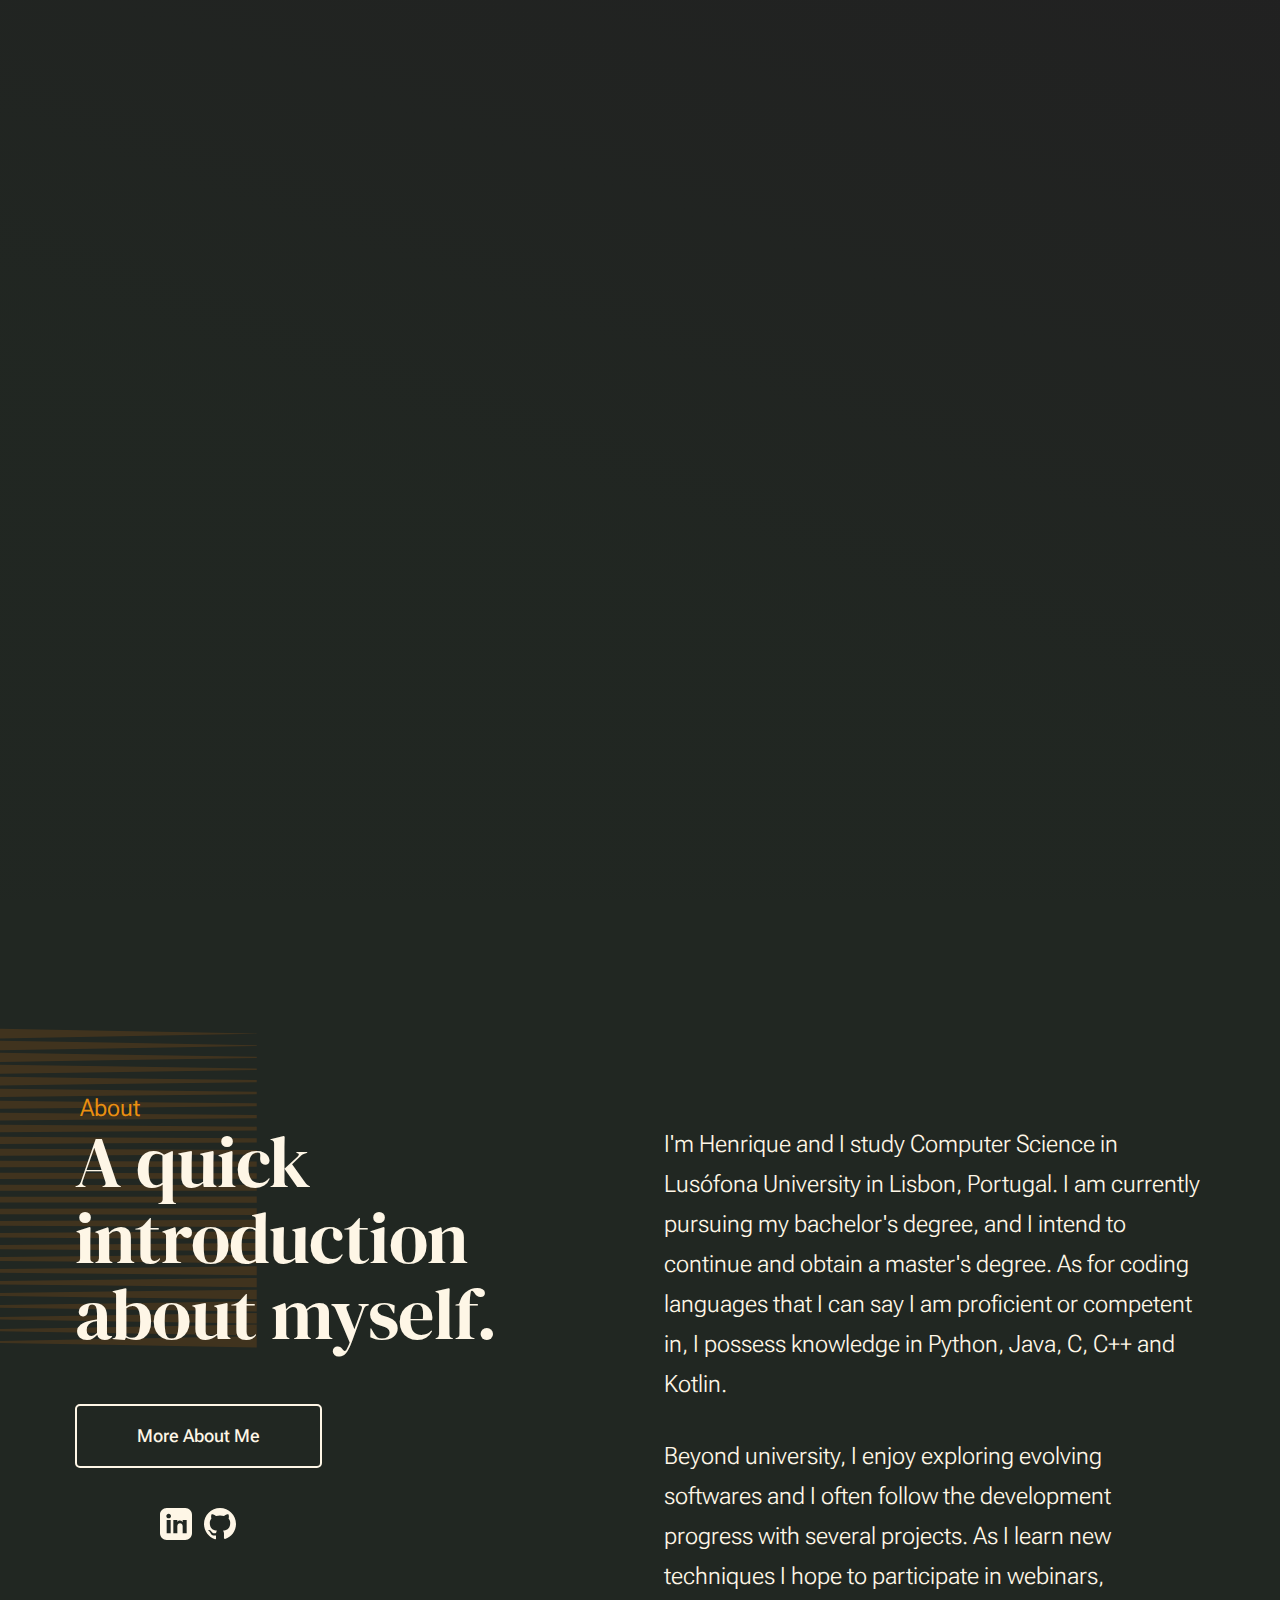
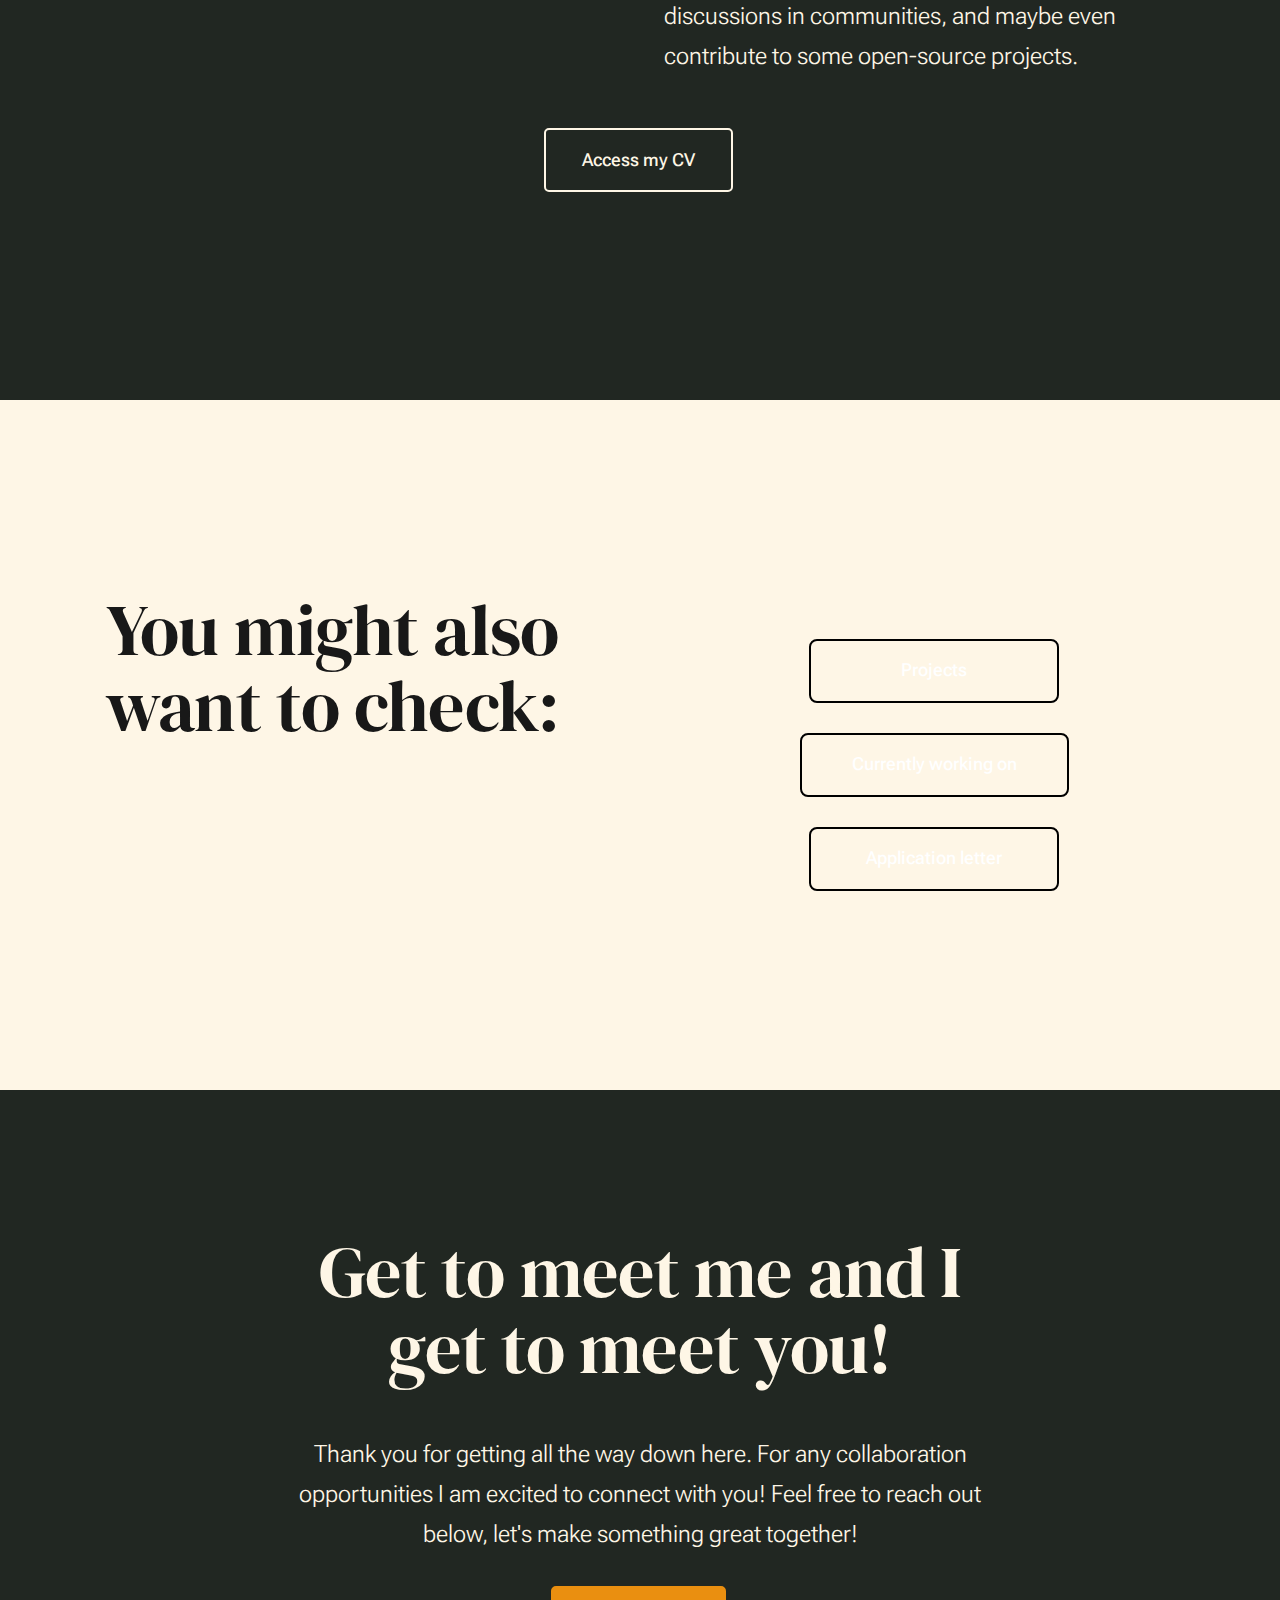
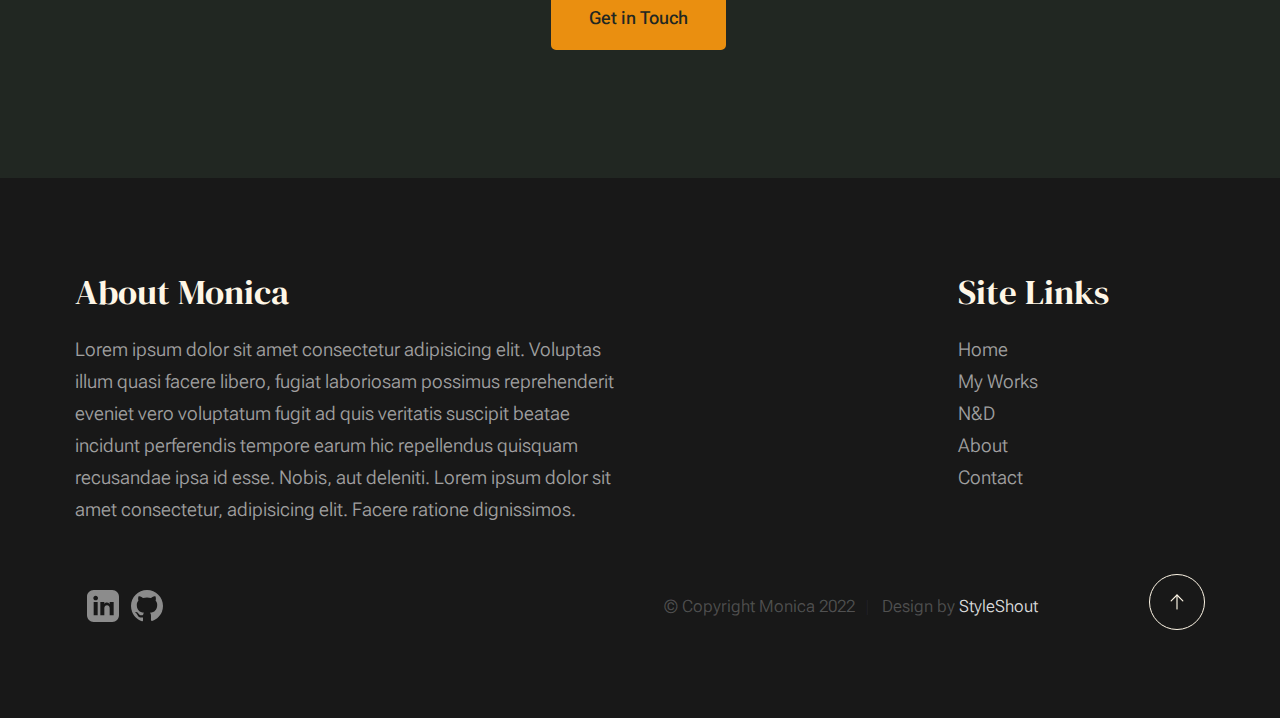
==== index.html @ d86420be "Update index.html" ====
<!DOCTYPE html>
<html lang="en" class="no-js" >
<head>

    <!--- basic page needs
    ================================================== -->
    <meta charset="utf-8">
    <meta name="viewport" content="width=device-width, initial-scale=1">
    <title>Henrique</title>

    <script>
        document.documentElement.classList.remove('no-js');
        document.documentElement.classList.add('js');
    </script>

    <!-- CSS
    ================================================== -->
    <link rel="stylesheet" href="css/vendor.css">
    <link rel="stylesheet" href="css/styles.css">

    <!-- favicons
    ================================================== -->
    <link rel="apple-touch-icon" sizes="180x180" href="apple-touch-icon.png">
    <link rel="icon" type="image/png" sizes="32x32" href="favicon-32x32.png">
    <link rel="icon" type="image/png" sizes="16x16" href="favicon-16x16.png">
    <link rel="manifest" href="site.webmanifest">

</head>


<body id="top">

    
    <!-- preloader
    ================================================== -->
    <div id="preloader">
        <div id="loader" class="dots-fade">
            <div></div>
            <div></div>
            <div></div>
        </div>
    </div>


    <!-- page wrap
    ================================================== -->
    <div id="page" class="s-pagewrap ss-home">


        <!-- # site header 
        ================================================== -->
        <header class="s-header">

            <div class="row s-header__inner width-sixteen-col">

                <div class="s-header__block">
                    <div class="s-header__logo">
                        <a class="logo" href="index.html">
                            <img src="logo.png" alt="Homepage">
                        </a>
                    </div>

                    <a class="s-header__menu-toggle" href="#0"><span>Menu</span></a>
                </div> <!-- end s-header__block -->

                <nav class="s-header__nav">
    
                    <ul class="s-header__menu-links">
                        <li><a href="about.html">About</a></li>
                        <li><a href="services.html">My Works</a></li>
                        <li><a href="blog.html">N&D</a></li>
                        <li><a href="contact.html">Contact</a></li>
                    </ul> <!-- s-header__menu-links -->

                    <div class="s-header__contact">
                        <a href="contact.html" class="btn btn--primary s-header__contact-btn">Get in Touch</a>                        
                    </div> <!-- s-header__contact -->
    
                </nav> <!-- end s-header__nav -->

            </div> <!-- end s-header__inner -->

        </header> <!-- end s-header -->


        <!-- # site main content
        ================================================== -->
        <section id="content" class="s-content">

            <!-- intro
            ----------------------------------------------- -->
            <section id="intro" class="s-intro">

                <div class="row s-intro__content width-sixteen-col">

                    <div class="column lg-12 s-intro__content-inner grid-block">
                        
                        <div class="s-intro__content-text">
                            <div class="s-intro__content-pretitle text-pretitle">Hello, I'm Henrique Marçalo</div>
                            <h1 class="s-intro__content-title">
                            I study Computer Science <br>
                            and strive for knowledge <br>
                            in my journey. <br>
                            </br>
                                
                            </h1>
                        </div> <!-- s-intro__content-text -->

                        <div class="s-intro__content-media"> 
                            <div class="s-intro__content-media-inner">                               
                                <img src="20240519_191239.jpg" srcset="20240519_191239.jpg 1x, 20240519_191239.jpg 2x" alt="">
                                <div class="lines">                               
                                    <span></span>
                                </div>
                            </div>

            </section> <!-- end s-intro -->

            <!-- about
            ----------------------------------------------- -->
            <section id="about" class="s-about target-section">

                <div class="row s-about__content width-sixteen-col">
                    <div class="column grid-block grid-section-split">

                        <img src="images/geometric_shape.svg" alt="" class="s-about__content-imgbg">

                        <div class="section-header grid-section-split__header">
                            <div class="text-pretitle">About</div>                           
                            <h2 class="text-display-title">
                            A quick introduction about myself.
                            </h2>                           
                        </div> <!-- end section-header -->

                        <div class="s-about__content-main grid-section-split__primary">
                            <p class="attention-getter">
                            I'm Henrique and I study Computer Science in Lusófona University in Lisbon, Portugal. I am 
                            currently pursuing my bachelor's degree, and I intend to continue 
                            and obtain a master's degree. As for coding languages that I can say 
                            I am proficient or competent in, I possess knowledge in Python, Java, C,
                            C++ and Kotlin.
                            </p>

                            <p class="attention-getter">
                            Beyond university, I enjoy exploring evolving softwares and I often follow the development 
                            progress with several projects. As I learn new techniques I hope to participate in webinars,
                            discussions in communities, and maybe even contribute to some open-source projects. 
                            </p>
                        </div> <!-- end s-about__content-main -->

                        <div class="s-about__content-btn grid-section-split__bottom">
                            <a href="about.html" class="btn btn--stroke u-fullwidth">More About Me</a>

                            <ul class="s-about__social social-list">
                                <li>
                                    <a href="https://www.linkedin.com/in/henrique-marçalo-28385030a">
                                        <svg xmlns="http://www.w3.org/2000/svg" viewBox="0 0 24 24" width="24" height="24" fill="#0077B5">
                                        <path d="M19 0h-14c-2.76 0-5 2.24-5 5v14c0 2.76 2.24 5 5 5h14c2.76 0 5-2.24 5-5v-14c0-2.76-2.24-5-5-5zm-11 19h-3v-10h3v10zm-1.5-11.25c-.97 0-1.75-.78-1.75-1.75s.78-1.75 1.75-1.75 1.75.78 1.75 1.75-.78 1.75-1.75 1.75zm13.5 11.25h-3v-5.5c0-1.1-.9-2-2-2s-2 .9-2 2v5.5h-3v-10h3v1.5c.9-1.4 2.64-1.5 4 0v-1.5h3v10z"/>
                                        </svg>
                                        <span class="u-screen-reader-text">Linkedin</span>
                                    </a>
                                </li>
                                <li>
                                    <a href="https://github.com/HenriqueMarcalo">
                                       <svg xmlns="http://www.w3.org/2000/svg" viewBox="0 0 24 24" width="24" height="24" fill="#181717">
                                       <path d="M12 0C5.37 0 0 5.37 0 12c0 5.3 3.438 9.8 8.205 11.387.6.112.82-.262.82-.583 0-.287-.012-1.243-.017-2.252-3.338.727-4.042-1.61-4.042-1.61-.546-1.388-1.333-1.758-1.333-1.758-1.09-.745.082-.73.082-.73 1.205.085 1.84 1.238 1.84 1.238 1.07 1.835 2.807 1.305 3.492.998.108-.776.418-1.306.762-1.606-2.665-.3-5.467-1.334-5.467-5.933 0-1.31.47-2.382 1.236-3.222-.124-.303-.536-1.523.117-3.176 0 0 1.008-.322 3.3 1.23.96-.267 1.984-.4 3.005-.404 1.02.004 2.045.137 3.005.404 2.29-1.552 3.297-1.23 3.297-1.23.655 1.653.243 2.873.12 3.176.77.84 1.235 1.912 1.235 3.222 0 4.61-2.806 5.63-5.478 5.922.43.372.815 1.102.815 2.222 0 1.606-.014 2.896-.014 3.29 0 .324.216.698.825.581C20.565 21.796 24 17.297 24 12 24 5.37 18.63 0 12 0z"/>
                                       </svg>
                                       <span class="u-screen-reader-text">GitHub</span>
                                    </a>
                                </li>
                                    </a>
                                </li>
                            </ul> <!-- end s-footer__social -->
                        </div> <!-- end s-about__content-btn -->
                       </div>
                     </div> <!-- content-inner -->
            
                    <div class="s-about__content-btn grid-section-split__bottom" style="text-align: center; margin-top: 20px;">
                   <a href="https://app.enhancv.com/share/d4b1efc9/?utm_medium=growth&utm_campaign=share-resume&utm_source=dynamic" class="btn btn--stroke">Access my CV</a>
                 </div>
            </section> <!-- end s-about -->

            <!-- clients
            ----------------------------------------------- -->
         <section id="clients" class="s-clients">          

    <div class="row s-clients__content-block width-sixteen-col">
        <div class="column xl-12 grid-block grid-section-split">
        
            <div class="section-header grid-section-split__header" style="text-align: center;">                           
                <h2 class="text-display-title">
                You might also want to check:
                </h2>       
            </div> <!-- end section-header -->
        
            <div class="grid-section-split__primary" style="text-align: center;">
                <div class="button-container">
                    <a href="https://example.com/page1" class="btn btn-large">Projects</a>
                    <a href="https://example.com/page2" class="btn btn-large">Currently working on</a>
                    <a href="https://example.com/page3" class="btn btn-large">Application letter</a>
                </div>
            </div> <!-- end grid-section-split__primary -->
        
        </div> <!-- end column -->
    </div> <!-- end row -->           
</section> <!-- s-content--> 

<style>
    .button-container {
        display: flex;
        flex-direction: column;
        align-items: center;
    }

    .button-container .btn {
        margin: 15px 0; /* Increased space between buttons */
        padding: 20px 50px; /* Larger padding for bigger buttons */
        background-color: transparent;
        color: white;
        border: 2px solid black;
        border-radius: 8px;
        cursor: pointer;
        width: auto; /* Allow buttons to expand to fit content */
        min-width: 250px; /* Minimum width for buttons */
        max-width: 400px; /* Maximum width for buttons */
        text-decoration: none; /* Remove default underline */
        display: inline-block; /* Ensure buttons are displayed inline */
        text-align: center; /* Center text horizontally */
        line-height: 1; /* Ensure text is centered vertically */
    }

    .button-container .btn:hover {
        background-color: #586666;
    }

    .section-header h2 {
        margin-bottom: 20px;
    }
</style>


        <!-- # cta
        ================================================== -->
        <section id="cta" class="s-cta">

            <div class="row row-x-center text-center">
                <div class="column xl-8 lg-12">

                    <div class="s-cta__content">
                        <h2 class="text-display-title">
                        Get to meet me and I get to meet you!
                        </h2>
                        <p class="lead">
                        Thank you for getting all the way down here. For any collaboration opportunities I am excited to connect with you! Feel free to reach out below, let's make something great together!
                        </p>
                        <a href="contact.html" class="btn btn--primary">Get in Touch</a>
                    </div>

                </div>
            </div>

        </section> <!-- end s-cta -->

          <!-- # footer 
        ================================================== -->
        <footer class="s-footer">
            <div class="row s-footer__content">
                <div class="column xl-9 lg-9 md-12 s-footer__block s-footer__about">                    
                    <h3>About Monica</h3>
                    <p>
                    Lorem ipsum dolor sit amet consectetur adipisicing elit. Voluptas illum quasi facere libero, 
                    fugiat laboriosam possimus reprehenderit eveniet vero voluptatum fugit ad quis veritatis suscipit beatae 
                    incidunt perferendis tempore earum hic repellendus quisquam recusandae ipsa id esse. Nobis, aut deleniti.
                    Lorem ipsum dolor sit amet consectetur, adipisicing elit. Facere ratione dignissimos.
                    </p>               
                </div>                
                <div class="column xl-3 lg-3 md-6 s-footer__block s-footer__about">
                    <h3>Site Links</h3>
                    <ul class="link-list">
                        <li><a href="index.html">Home</a></li>
                        <li><a href="services.html">My Works</a></li>
                        <li><a href="blog.html">N&D</a></li>
                        <li><a href="about.html">About</a></li>
                        <li><a href="contact.html">Contact</a></li>
                    </ul>
                </div>
        </div>    
            <div class="row s-footer__bottom">
                <div class="column xl-6 lg-12">
                    <ul class="s-footer__social social-list">
                        <li>
                        <li>
                            <a href="https://www.linkedin.com/in/henrique-marçalo-28385030a">
                                <svg xmlns="http://www.w3.org/2000/svg" viewBox="0 0 24 24" width="24" height="24" fill="#0077B5">
                                <path d="M19 0h-14c-2.76 0-5 2.24-5 5v14c0 2.76 2.24 5 5 5h14c2.76 0 5-2.24 5-5v-14c0-2.76-2.24-5-5-5zm-11 19h-3v-10h3v10zm-1.5-11.25c-.97 0-1.75-.78-1.75-1.75s.78-1.75 1.75-1.75 1.75.78 1.75 1.75-.78 1.75-1.75 1.75zm13.5 11.25h-3v-5.5c0-1.1-.9-2-2-2s-2 .9-2 2v5.5h-3v-10h3v1.5c.9-1.4 2.64-1.5 4 0v-1.5h3v10z"/>
                                </svg>
                                <span class="u-screen-reader-text">LinkedIn</span>
                            </a>
                        </li>
                        <li>
                            <a href="https://github.com/HenriqueMarcalo">
                                <svg xmlns="http://www.w3.org/2000/svg" viewBox="0 0 24 24" width="24" height="24" fill="#181717">
                                <path d="M12 0C5.37 0 0 5.37 0 12c0 5.3 3.438 9.8 8.205 11.387.6.112.82-.262.82-.583 0-.287-.012-1.243-.017-2.252-3.338.727-4.042-1.61-4.042-1.61-.546-1.388-1.333-1.758-1.333-1.758-1.09-.745.082-.73.082-.73 1.205.085 1.84 1.238 1.84 1.238 1.07 1.835 2.807 1.305 3.492.998.108-.776.418-1.306.762-1.606-2.665-.3-5.467-1.334-5.467-5.933 0-1.31.47-2.382 1.236-3.222-.124-.303-.536-1.523.117-3.176 0 0 1.008-.322 3.3 1.23.96-.267 1.984-.4 3.005-.404 1.02.004 2.045.137 3.005.404 2.29-1.552 3.297-1.23 3.297-1.23.655 1.653.243 2.873.12 3.176.77.84 1.235 1.912 1.235 3.222 0 4.61-2.806 5.63-5.478 5.922.43.372.815 1.102.815 2.222 0 1.606-.014 2.896-.014 3.29 0 .324.216.698.825.581C20.565 21.796 24 17.297 24 12 24 5.37 18.63 0 12 0z"/>
                                </svg>
                                <span class="u-screen-reader-text">GitHub</span>
                            </a>
                        </li>
                    </ul> <!-- end s-footer__social -->
                </div>
                <div class="column xl-6 lg-12">
                    <p class="ss-copyright">
                        <span>© Copyright Monica 2022</span> 
                        <span>Design by <a href="https://www.styleshout.com/">StyleShout</a></span>
                    </p>
                </div>

                <div class="ss-go-top">
                    <a class="smoothscroll" title="Back to Top" href="#top">
                        <svg xmlns="http://www.w3.org/2000/svg" viewBox="0 0 24 24" width="36" height="36" fill="none" stroke="#ffffff" stroke-width="1" stroke-linecap="round" stroke-linejoin="round">&lt;!--!  Atomicons Free 1.00 by @atisalab License - https://atomicons.com/license/ (Icons: CC BY 4.0) Copyright 2021 Atomicons --&gt;<polyline points="17 11 12 6 7 11"></polyline><line x1="12" y1="18" x2="12" y2="6"></line></svg>
                    </a>
                </div> <!-- end ss-go-top -->
            </div>   
        </footer> <!-- end s-footer -->

    </div> <!-- end page-wrap -->

    <!-- Java Script
    ================================================== -->
    <script src="js/plugins.js"></script>
    <script src="js/main.js"></script>

</body>
</html>
---- css/vendor.css ----
/* ===================================================================
 * Monica Third-party Stylesheets
 * Template Ver. 1.0.0
 * 12-13-2022
 * -------------------------------------------------------------------
 *
 * TOC:
 * # PrismJS
 * # Swiper
 *
 * ------------------------------------------------------------------- */


/* ===================================================================
 * # PrismJS 1.20.0
 *   https://prismjs.com/download.html#themes=prism-okaidia&languages=markup+css+clike+javascript+markup-templating+php 
 *   
 *   okaidia theme for JavaScript, CSS and HTML
 *   Loosely based on Monokai textmate theme by http://www.monokai.nl/
 *   @author ocodia
 * ------------------------------------------------------------------- */
code[class*=language-],
pre[class*=language-] {
  color          : #f8f8f2;
  background     : none;
  text-shadow    : 0 1px rgba(0, 0, 0, 0.3);
  font-family    : var(--font-mono);
  font-size      : calc(var(--text-size) * 0.9444);
  text-align     : left;
  white-space    : pre;
  word-spacing   : normal;
  word-break     : normal;
  word-wrap      : normal;
  line-height    : var(--vspace-1);
  -moz-tab-size  : 4;
  -o-tab-size    : 4;
  tab-size       : 4;
  -webkit-hyphens: none;
  -ms-hyphens    : none;
  hyphens        : none;
}

/* Code blocks */
pre[class*=language-] {
  padding : var(--vspace-0_5) 0 var(--vspace-1);
  margin  : var(--vspace-1) 0;
  overflow: auto;
}

:not(pre)>code[class*=language-],
pre[class*=language-] {
  background: #272822;
}

/* Inline code */
:not(pre)>code[class*=language-] {
  padding    : 0.1em;
  white-space: normal;
}

.token.comment,
.token.prolog,
.token.doctype,
.token.cdata {
  color: slategray;
}

.token.punctuation {
  color: #f8f8f2;
}

.token.namespace {
  opacity: 0.7;
}

.token.property,
.token.tag,
.token.constant,
.token.symbol,
.token.deleted {
  color: #f92672;
}

.token.boolean,
.token.number {
  color: #ae81ff;
}

.token.selector,
.token.attr-name,
.token.string,
.token.char,
.token.builtin,
.token.inserted {
  color: #a6e22e;
}

.token.operator,
.token.entity,
.token.url,
.language-css .token.string,
.style .token.string,
.token.variable {
  color: #f8f8f2;
}

.token.atrule,
.token.attr-value,
.token.function,
.token.class-name {
  color: #e6db74;
}

.token.keyword {
  color: #66d9ef;
}

.token.regex,
.token.important {
  color: #fd971f;
}

.token.important,
.token.bold {
  font-weight: bold;
}

.token.italic {
  font-style: italic;
}

.token.entity {
  cursor: help;
}



/* ===================================================================
 * # Swiper 6.4.5
 *   Most modern mobile touch slider and framework with hardware accelerated transitions
 *   https://swiperjs.com
 *
 *   Copyright 2014-2020 Vladimir Kharlampidi
 *
 *   Released under the MIT License
 *
 *   Released on: December 18, 2020
 * ------------------------------------------------------------------- */
@font-face {
  font-family: "swiper-icons";
  src        : url("data:application/font-woff;charset=utf-8;base64, [base64]//wADZ2x5ZgAAAywAAADMAAAD2MHtryVoZWFkAAABbAAAADAAAAA2E2+eoWhoZWEAAAGcAAAAHwAAACQC9gDzaG10eAAAAigAAAAZAAAArgJkABFsb2NhAAAC0AAAAFoAAABaFQAUGG1heHAAAAG8AAAAHwAAACAAcABAbmFtZQAAA/gAAAE5AAACXvFdBwlwb3N0AAAFNAAAAGIAAACE5s74hXjaY2BkYGAAYpf5Hu/j+W2+MnAzMYDAzaX6QjD6/4//Bxj5GA8AuRwMYGkAPywL13jaY2BkYGA88P8Agx4j+/8fQDYfA1AEBWgDAIB2BOoAeNpjYGRgYNBh4GdgYgABEMnIABJzYNADCQAACWgAsQB42mNgYfzCOIGBlYGB0YcxjYGBwR1Kf2WQZGhhYGBiYGVmgAFGBiQQkOaawtDAoMBQxXjg/wEGPcYDDA4wNUA2CCgwsAAAO4EL6gAAeNpj2M0gyAACqxgGNWBkZ2D4/wMA+xkDdgAAAHjaY2BgYGaAYBkGRgYQiAHyGMF8FgYHIM3DwMHABGQrMOgyWDLEM1T9/w8UBfEMgLzE////P/5//f/V/xv+r4eaAAeMbAxwIUYmIMHEgKYAYjUcsDAwsLKxc3BycfPw8jEQA/[base64]/uznmfPFBNODM2K7MTQ45YEAZqGP81AmGGcF3iPqOop0r1SPTaTbVkfUe4HXj97wYE+yNwWYxwWu4v1ugWHgo3S1XdZEVqWM7ET0cfnLGxWfkgR42o2PvWrDMBSFj/IHLaF0zKjRgdiVMwScNRAoWUoH78Y2icB/yIY09An6AH2Bdu/UB+yxopYshQiEvnvu0dURgDt8QeC8PDw7Fpji3fEA4z/PEJ6YOB5hKh4dj3EvXhxPqH/SKUY3rJ7srZ4FZnh1PMAtPhwP6fl2PMJMPDgeQ4rY8YT6Gzao0eAEA409DuggmTnFnOcSCiEiLMgxCiTI6Cq5DZUd3Qmp10vO0LaLTd2cjN4fOumlc7lUYbSQcZFkutRG7g6JKZKy0RmdLY680CDnEJ+UMkpFFe1RN7nxdVpXrC4aTtnaurOnYercZg2YVmLN/d/gczfEimrE/fs/bOuq29Zmn8tloORaXgZgGa78yO9/cnXm2BpaGvq25Dv9S4E9+5SIc9PqupJKhYFSSl47+Qcr1mYNAAAAeNptw0cKwkAAAMDZJA8Q7OUJvkLsPfZ6zFVERPy8qHh2YER+3i/BP83vIBLLySsoKimrqKqpa2hp6+jq6RsYGhmbmJqZSy0sraxtbO3sHRydnEMU4uR6yx7JJXveP7WrDycAAAAAAAH//wACeNpjYGRgYOABYhkgZgJCZgZNBkYGLQZtIJsFLMYAAAw3ALgAeNolizEKgDAQBCchRbC2sFER0YD6qVQiBCv/H9ezGI6Z5XBAw8CBK/m5iQQVauVbXLnOrMZv2oLdKFa8Pjuru2hJzGabmOSLzNMzvutpB3N42mNgZGBg4GKQYzBhYMxJLMlj4GBgAYow/P/PAJJhLM6sSoWKfWCAAwDAjgbRAAB42mNgYGBkAIIbCZo5IPrmUn0hGA0AO8EFTQAA") format("woff");
  font-weight: 400;
  font-style : normal;
}

:root {
  --swiper-theme-color: #007aff;
}

.swiper-container {
  margin-left : auto;
  margin-right: auto;
  position    : relative;
  overflow    : hidden;
  list-style  : none;
  padding     : 0;
  /* Fix of Webkit flickering */
  z-index     : 1;
}

.swiper-container-vertical>.swiper-wrapper {
  flex-direction: column;
}

.swiper-wrapper {
  position           : relative;
  width              : 100%;
  height             : 100%;
  z-index            : 1;
  display            : flex;
  transition-property: transform;
  box-sizing         : content-box;
}

.swiper-container-android .swiper-slide,
.swiper-wrapper {
  transform: translate3d(0px, 0, 0);
}

.swiper-container-multirow>.swiper-wrapper {
  flex-wrap: wrap;
}

.swiper-container-multirow-column>.swiper-wrapper {
  flex-wrap     : wrap;
  flex-direction: column;
}

.swiper-container-free-mode>.swiper-wrapper {
  transition-timing-function: ease-out;
  margin                    : 0 auto;
}

.swiper-slide {
  flex-shrink        : 0;
  width              : 100%;
  height             : 100%;
  position           : relative;
  transition-property: transform;
}

.swiper-slide-invisible-blank {
  visibility: hidden;
}

/* Auto Height */
.swiper-container-autoheight,
.swiper-container-autoheight .swiper-slide {
  height: auto;
}

.swiper-container-autoheight .swiper-wrapper {
  align-items        : flex-start;
  transition-property: transform, height;
}

/* 3D Effects */
.swiper-container-3d {
  perspective: 1200px;
}

.swiper-container-3d .swiper-wrapper,
.swiper-container-3d .swiper-slide,
.swiper-container-3d .swiper-slide-shadow-left,
.swiper-container-3d .swiper-slide-shadow-right,
.swiper-container-3d .swiper-slide-shadow-top,
.swiper-container-3d .swiper-slide-shadow-bottom,
.swiper-container-3d .swiper-cube-shadow {
  transform-style: preserve-3d;
}

.swiper-container-3d .swiper-slide-shadow-left,
.swiper-container-3d .swiper-slide-shadow-right,
.swiper-container-3d .swiper-slide-shadow-top,
.swiper-container-3d .swiper-slide-shadow-bottom {
  position      : absolute;
  left          : 0;
  top           : 0;
  width         : 100%;
  height        : 100%;
  pointer-events: none;
  z-index       : 10;
}

.swiper-container-3d .swiper-slide-shadow-left {
  background-image: linear-gradient(to left, rgba(0, 0, 0, 0.5), rgba(0, 0, 0, 0));
}

.swiper-container-3d .swiper-slide-shadow-right {
  background-image: linear-gradient(to right, rgba(0, 0, 0, 0.5), rgba(0, 0, 0, 0));
}

.swiper-container-3d .swiper-slide-shadow-top {
  background-image: linear-gradient(to top, rgba(0, 0, 0, 0.5), rgba(0, 0, 0, 0));
}

.swiper-container-3d .swiper-slide-shadow-bottom {
  background-image: linear-gradient(to bottom, rgba(0, 0, 0, 0.5), rgba(0, 0, 0, 0));
}

/* CSS Mode */
.swiper-container-css-mode>.swiper-wrapper {
  overflow          : auto;
  scrollbar-width   : none;
  /* For Firefox */
  -ms-overflow-style: none;
  /* For Internet Explorer and Edge */
}

.swiper-container-css-mode>.swiper-wrapper::-webkit-scrollbar {
  display: none;
}

.swiper-container-css-mode>.swiper-wrapper>.swiper-slide {
  scroll-snap-align: start start;
}

.swiper-container-horizontal.swiper-container-css-mode>.swiper-wrapper {
  -ms-scroll-snap-type: x mandatory;
  scroll-snap-type    : x mandatory;
}

.swiper-container-vertical.swiper-container-css-mode>.swiper-wrapper {
  -ms-scroll-snap-type: y mandatory;
  scroll-snap-type    : y mandatory;
}

:root {
  --swiper-navigation-size   : 44px;
  /*
    --swiper-navigation-color: var(--swiper-theme-color);
    */
}

.swiper-button-prev,
.swiper-button-next {
  position       : absolute;
  top            : 50%;
  width          : calc(var(--swiper-navigation-size) / 44 * 27);
  height         : var(--swiper-navigation-size);
  margin-top     : calc(-1 * var(--swiper-navigation-size) / 2);
  z-index        : 10;
  cursor         : pointer;
  display        : flex;
  align-items    : center;
  justify-content: center;
  color          : var(--swiper-navigation-color, var(--swiper-theme-color));
}

.swiper-button-prev.swiper-button-disabled,
.swiper-button-next.swiper-button-disabled {
  opacity       : 0.35;
  cursor        : auto;
  pointer-events: none;
}

.swiper-button-prev:after,
.swiper-button-next:after {
  font-family   : swiper-icons;
  font-size     : var(--swiper-navigation-size);
  text-transform: none !important;
  letter-spacing: 0;
  text-transform: none;
  font-variant  : initial;
  line-height   : 1;
}

.swiper-button-prev,
.swiper-container-rtl .swiper-button-next {
  left : 10px;
  right: auto;
}

.swiper-button-prev:after,
.swiper-container-rtl .swiper-button-next:after {
  content: "prev";
}

.swiper-button-next,
.swiper-container-rtl .swiper-button-prev {
  right: 10px;
  left : auto;
}

.swiper-button-next:after,
.swiper-container-rtl .swiper-button-prev:after {
  content: "next";
}

.swiper-button-prev.swiper-button-white,
.swiper-button-next.swiper-button-white {
  --swiper-navigation-color: #ffffff;
}

.swiper-button-prev.swiper-button-black,
.swiper-button-next.swiper-button-black {
  --swiper-navigation-color: #000000;
}

.swiper-button-lock {
  display: none;
}

:root {
  /*
    --swiper-pagination-color: var(--swiper-theme-color);
    */
}

.swiper-pagination {
  position  : absolute;
  text-align: center;
  transition: 300ms opacity;
  transform : translate3d(0, 0, 0);
  z-index   : 10;
}

.swiper-pagination.swiper-pagination-hidden {
  opacity: 0;
}

/* Common Styles */
.swiper-pagination-fraction,
.swiper-pagination-custom,
.swiper-container-horizontal>.swiper-pagination-bullets {
  bottom: 10px;
  left  : 0;
  width : 100%;
}

/* Bullets */
.swiper-pagination-bullets-dynamic {
  overflow : hidden;
  font-size: 0;
}

.swiper-pagination-bullets-dynamic .swiper-pagination-bullet {
  transform: scale(0.33);
  position : relative;
}

.swiper-pagination-bullets-dynamic .swiper-pagination-bullet-active {
  transform: scale(1);
}

.swiper-pagination-bullets-dynamic .swiper-pagination-bullet-active-main {
  transform: scale(1);
}

.swiper-pagination-bullets-dynamic .swiper-pagination-bullet-active-prev {
  transform: scale(0.66);
}

.swiper-pagination-bullets-dynamic .swiper-pagination-bullet-active-prev-prev {
  transform: scale(0.33);
}

.swiper-pagination-bullets-dynamic .swiper-pagination-bullet-active-next {
  transform: scale(0.66);
}

.swiper-pagination-bullets-dynamic .swiper-pagination-bullet-active-next-next {
  transform: scale(0.33);
}

.swiper-pagination-bullet {
  width        : 8px;
  height       : 8px;
  display      : inline-block;
  border-radius: 100%;
  background   : #000;
  opacity      : 0.2;
}

button.swiper-pagination-bullet {
  border            : none;
  margin            : 0;
  padding           : 0;
  box-shadow        : none;
  -webkit-appearance: none;
  -moz-appearance   : none;
  appearance        : none;
}

.swiper-pagination-clickable .swiper-pagination-bullet {
  cursor: pointer;
}

.swiper-pagination-bullet-active {
  opacity   : 1;
  background: var(--swiper-pagination-color, var(--swiper-theme-color));
}

.swiper-container-vertical>.swiper-pagination-bullets {
  right    : 10px;
  top      : 50%;
  transform: translate3d(0px, -50%, 0);
}

.swiper-container-vertical>.swiper-pagination-bullets .swiper-pagination-bullet {
  margin : 6px 0;
  display: block;
}

.swiper-container-vertical>.swiper-pagination-bullets.swiper-pagination-bullets-dynamic {
  top      : 50%;
  transform: translateY(-50%);
  width    : 8px;
}

.swiper-container-vertical>.swiper-pagination-bullets.swiper-pagination-bullets-dynamic .swiper-pagination-bullet {
  display   : inline-block;
  transition: 200ms transform, 200ms top;
}

.swiper-container-horizontal>.swiper-pagination-bullets .swiper-pagination-bullet {
  margin: 0 4px;
}

.swiper-container-horizontal>.swiper-pagination-bullets.swiper-pagination-bullets-dynamic {
  left       : 50%;
  transform  : translateX(-50%);
  white-space: nowrap;
}

.swiper-container-horizontal>.swiper-pagination-bullets.swiper-pagination-bullets-dynamic .swiper-pagination-bullet {
  transition: 200ms transform, 200ms left;
}

.swiper-container-horizontal.swiper-container-rtl>.swiper-pagination-bullets-dynamic .swiper-pagination-bullet {
  transition: 200ms transform, 200ms right;
}

/* Progress */
.swiper-pagination-progressbar {
  background: rgba(0, 0, 0, 0.25);
  position  : absolute;
}

.swiper-pagination-progressbar .swiper-pagination-progressbar-fill {
  background      : var(--swiper-pagination-color, var(--swiper-theme-color));
  position        : absolute;
  left            : 0;
  top             : 0;
  width           : 100%;
  height          : 100%;
  transform       : scale(0);
  transform-origin: left top;
}

.swiper-container-rtl .swiper-pagination-progressbar .swiper-pagination-progressbar-fill {
  transform-origin: right top;
}

.swiper-container-horizontal>.swiper-pagination-progressbar,
.swiper-container-vertical>.swiper-pagination-progressbar.swiper-pagination-progressbar-opposite {
  width : 100%;
  height: 4px;
  left  : 0;
  top   : 0;
}

.swiper-container-vertical>.swiper-pagination-progressbar,
.swiper-container-horizontal>.swiper-pagination-progressbar.swiper-pagination-progressbar-opposite {
  width : 4px;
  height: 100%;
  left  : 0;
  top   : 0;
}

.swiper-pagination-white {
  --swiper-pagination-color: #ffffff;
}

.swiper-pagination-black {
  --swiper-pagination-color: #000000;
}

.swiper-pagination-lock {
  display: none;
}

/* Scrollbar */
.swiper-scrollbar {
  border-radius   : 10px;
  position        : relative;
  -ms-touch-action: none;
  background      : rgba(0, 0, 0, 0.1);
}

.swiper-container-horizontal>.swiper-scrollbar {
  position: absolute;
  left    : 1%;
  bottom  : 3px;
  z-index : 50;
  height  : 5px;
  width   : 98%;
}

.swiper-container-vertical>.swiper-scrollbar {
  position: absolute;
  right   : 3px;
  top     : 1%;
  z-index : 50;
  width   : 5px;
  height  : 98%;
}

.swiper-scrollbar-drag {
  height       : 100%;
  width        : 100%;
  position     : relative;
  background   : rgba(0, 0, 0, 0.5);
  border-radius: 10px;
  left         : 0;
  top          : 0;
}

.swiper-scrollbar-cursor-drag {
  cursor: move;
}

.swiper-scrollbar-lock {
  display: none;
}

.swiper-zoom-container {
  width          : 100%;
  height         : 100%;
  display        : flex;
  justify-content: center;
  align-items    : center;
  text-align     : center;
}

.swiper-zoom-container>img,
.swiper-zoom-container>svg,
.swiper-zoom-container>canvas {
  max-width    : 100%;
  max-height   : 100%;
  -o-object-fit: contain;
  object-fit   : contain;
}

.swiper-slide-zoomed {
  cursor: move;
}

/* Preloader */
:root {
  /*
    --swiper-preloader-color: var(--swiper-theme-color);
    */
}

.swiper-lazy-preloader {
  width            : 42px;
  height           : 42px;
  position         : absolute;
  left             : 50%;
  top              : 50%;
  margin-left      : -21px;
  margin-top       : -21px;
  z-index          : 10;
  transform-origin : 50%;
  -webkit-animation: swiper-preloader-spin 1s infinite linear;
  animation        : swiper-preloader-spin 1s infinite linear;
  box-sizing       : border-box;
  border           : 4px solid var(--swiper-preloader-color, var(--swiper-theme-color));
  border-radius    : 50%;
  border-top-color : transparent;
}

.swiper-lazy-preloader-white {
  --swiper-preloader-color: #fff;
}

.swiper-lazy-preloader-black {
  --swiper-preloader-color: #000;
}

@-webkit-keyframes swiper-preloader-spin {
  100% {
    transform: rotate(360deg);
  }
}

@keyframes swiper-preloader-spin {
  100% {
    transform: rotate(360deg);
  }
}

/* a11y */
.swiper-container .swiper-notification {
  position      : absolute;
  left          : 0;
  top           : 0;
  pointer-events: none;
  opacity       : 0;
  z-index       : -1000;
}

.swiper-container-fade.swiper-container-free-mode .swiper-slide {
  transition-timing-function: ease-out;
}

.swiper-container-fade .swiper-slide {
  pointer-events     : none;
  transition-property: opacity;
}

.swiper-container-fade .swiper-slide .swiper-slide {
  pointer-events: none;
}

.swiper-container-fade .swiper-slide-active,
.swiper-container-fade .swiper-slide-active .swiper-slide-active {
  pointer-events: auto;
}

.swiper-container-cube {
  overflow: visible;
}

.swiper-container-cube .swiper-slide {
  pointer-events             : none;
  -webkit-backface-visibility: hidden;
  backface-visibility        : hidden;
  z-index                    : 1;
  visibility                 : hidden;
  transform-origin           : 0 0;
  width                      : 100%;
  height                     : 100%;
}

.swiper-container-cube .swiper-slide .swiper-slide {
  pointer-events: none;
}

.swiper-container-cube.swiper-container-rtl .swiper-slide {
  transform-origin: 100% 0;
}

.swiper-container-cube .swiper-slide-active,
.swiper-container-cube .swiper-slide-active .swiper-slide-active {
  pointer-events: auto;
}

.swiper-container-cube .swiper-slide-active,
.swiper-container-cube .swiper-slide-next,
.swiper-container-cube .swiper-slide-prev,
.swiper-container-cube .swiper-slide-next+.swiper-slide {
  pointer-events: auto;
  visibility    : visible;
}

.swiper-container-cube .swiper-slide-shadow-top,
.swiper-container-cube .swiper-slide-shadow-bottom,
.swiper-container-cube .swiper-slide-shadow-left,
.swiper-container-cube .swiper-slide-shadow-right {
  z-index                    : 0;
  -webkit-backface-visibility: hidden;
  backface-visibility        : hidden;
}

.swiper-container-cube .swiper-cube-shadow {
  position  : absolute;
  left      : 0;
  bottom    : 0px;
  width     : 100%;
  height    : 100%;
  background: #000;
  opacity   : 0.6;
  filter    : blur(50px);
  z-index   : 0;
}

.swiper-container-flip {
  overflow: visible;
}

.swiper-container-flip .swiper-slide {
  pointer-events             : none;
  -webkit-backface-visibility: hidden;
  backface-visibility        : hidden;
  z-index                    : 1;
}

.swiper-container-flip .swiper-slide .swiper-slide {
  pointer-events: none;
}

.swiper-container-flip .swiper-slide-active,
.swiper-container-flip .swiper-slide-active .swiper-slide-active {
  pointer-events: auto;
}

.swiper-container-flip .swiper-slide-shadow-top,
.swiper-container-flip .swiper-slide-shadow-bottom,
.swiper-container-flip .swiper-slide-shadow-left,
.swiper-container-flip .swiper-slide-shadow-right {
  z-index                    : 0;
  -webkit-backface-visibility: hidden;
  backface-visibility        : hidden;
}
---- css/styles.css ----
@charset "UTF-8";
/* =================================================================== 
 * Monica Main Stylesheet
 * Template Ver. 1.0.0
 * 12-13-2022
 * ------------------------------------------------------------------
 *
 * TOC:
 * # SETTINGS
 *		## fonts
 *    	## colors
 *	  	## spacing and typescale
 *		## grid variables
 * # CSS RESET
 * # GRID
 *		## extra large devices
 *		## large devices
 *		## medium devices 
 *		## tablet devices
 *		## mobile devices
 *		## small mobile devices
 *		## additional column stackpoints 
 * # BASE SETUP
 * # UTILITY CLASSES
 * # TYPOGRAPHY 
 *		## additional typography & helper classes
 *		## lists
 *		## media 
 *		## spacing
 * # PRELOADER
 *		## page loaded
 * # FORM 
 *		## style placeholder text
 *		## change autocomplete styles in Chrome
 * # BUTTONS
 * # TABLE
 * # COMPONENTS
 *		## pagination 
 *		## alert box 
 *		## skillbars
 *		## stats tabs
 * # PROJECT-WIDE SHARED STYLES
 *		## list items
 *		## social list
 *		## blog card
 *		## testimonials
 *		## swiper overrides
 * # GRID-BASED LAYOUTS
 *		## grid block
 *		## list grid
 * # PAGE WRAP
 * # SITE HEADER
 *		## logo
 *		## main navigation
 *		## mobile menu toggle
 * # PAGEHEADER & PAGECONTENT
 * # INTRO
 *		## intro content
 *		## intro scroll down
 *		## intro transitions
 * # ABOUT
 * # EXPERTISE
 * # CLIENTS
 *		## clients list
 * # CTA
 * # JOURNAL
 * # FOOTER
 *		## newsletter
 *		## copyright
 *		## go top
 * # BLOG STYLES 
 * # PAGE STYLES 
 *		## services page
 *		## contact page
 *
 * ------------------------------------------------------------------ */


/* ===================================================================
 * # SETTINGS
 *
 *
 * ------------------------------------------------------------------- */

/* ------------------------------------------------------------------- 
 * ## fonts 
 * ------------------------------------------------------------------- */
@import url("https://fonts.googleapis.com/css2?family=DM+Serif+Display&family=Roboto+Flex:opsz,wght@8..144,300;8..144,400;8..144,500;8..144,600&display=swap");

:root {
	--font-1: "Roboto Flex", sans-serif;
	--font-2: "DM Serif Display", Serif;

  /* monospace
   */
	--font-mono: Consolas, "Andale Mono", Courier, "Courier New", monospace;
}

/* ------------------------------------------------------------------- 
 * ## colors
 * ------------------------------------------------------------------- */
:root {
  /* color-1(#EA9010)
   * color-2(#343D35)
   * color-3(#FEF5E4)
   */
	--color-1: hsla(35, 87%, 49%, 1);
	--color-2: hsla(127, 8%, 22%, 1);
	--color-3: hsla(39, 93%, 95%, 1);

  /* theme color variations
   */
	--color-1-lightest             : hsla(35, 87%, 96%, 1);
	--color-1-lighter              : hsla(35, 87%, 69%, 1);
	--color-1-light                : hsla(35, 87%, 59%, 1);
	--color-1-dark                 : hsla(35, 87%, 39%, 1);
	--color-1-darker               : hsla(35, 87%, 29%, 1);
	--color-1-darkest              : hsla(35, 87%, 10%, 1);

	--color-2-lightest             : hsla(127, 8%, 55%, 1);
	--color-2-lighter              : hsla(127, 8%, 42%, 1);
	--color-2-light                : hsla(127, 8%, 32%, 1);
	--color-2-dark                 : hsla(127, 8%, 14%, 1);
	--color-2-darker               : hsla(127, 8%, 2%, 1);
	
	--color-3-light                : hsla(39, 93%, 100%, 1);
	--color-3-dark                 : hsla(39, 93%, 85%, 1);
	--color-3-darker               : hsla(39, 93%, 75%, 1);

  /* feedback colors
   * color-error(#ffd1d2), color-success(#c8e675), 
   * color-info(#d7ecfb), color-notice(#fff099)
   */
	--color-error                  : hsla(359, 100%, 91%, 1);
	--color-success                : hsla(76, 69%, 68%, 1);
	--color-info                   : hsla(205, 82%, 91%, 1);
	--color-notice                 : hsla(51, 100%, 80%, 1);
	--color-error-content          : hsla(359, 50%, 50%, 1);
	--color-success-content        : hsla(76, 29%, 28%, 1);
	--color-info-content           : hsla(205, 32%, 31%, 1);
	--color-notice-content         : hsla(51, 30%, 30%, 1);

  /* shades 
   * generated using 
   * Tint & Shade Generator 
   * (https                     ://maketintsandshades.com/)
   */
	--color-black                  : #000000;
	--color-gray-19                : #121212;
	--color-gray-18                : #242525;
	--color-gray-17                : #363737;
	--color-gray-16                : #484949;
	--color-gray-15                : #5b5c5c;
	--color-gray-14                : #6d6e6e;
	--color-gray-13                : #7f8080;
	--color-gray-12                : #919292;
	--color-gray-11                : #a3a5a5;
	--color-gray-10                : #b5b7b7;
	--color-gray-9                 : #bcbebe;
	--color-gray-8                 : #c4c5c5;
	--color-gray-7                 : #cbcdcd;
	--color-gray-6                 : #d3d4d4;
	--color-gray-5                 : #dadbdb;
	--color-gray-4                 : #e1e2e2;
	--color-gray-3                 : #e9e9e9;
	--color-gray-2                 : #f0f1f1;
	--color-gray-1                 : #f8f8f8;
	--color-white                  : #ffffff;

  /* text
   */
	--color-text                   : var(--color-gray-18);
	--color-text-dark              : #181818;
	--color-text-light             : var(--color-gray-14);
	--color-placeholder            : var(--color-gray-12);

  /* link
   */
	--color-link                   : var(--color-1);
	--color-link-hover             : var(--color-2-lighter);
	--color-link-active            : var(--color-2-lighter);

  /* buttons
   */
	--color-btn                    : var(--color-gray-4);
	--color-btn-text               : var(--color-text);
	--color-btn-hover              : var(--color-gray-5);
	--color-btn-hover-text         : var(--color-text);
	--color-btn-primary            : var(--color-1);
	--color-btn-primary-text       : var(--color-2-dark);
	--color-btn-primary-hover      : var(--color-1-light);
	--color-btn-primary-hover-text : var(--color-2-dark);
	--color-btn-stroke             : var(--color-text-dark);
	--color-btn-stroke-text        : var(--color-text-dark);
	--color-btn-stroke-hover       : var(--color-text-dark);
	--color-btn-stroke-hover-text  : var(--color-white);

  /* preloader
   */
	--color-preloader-bg           : var(--color-2-dark);
	--color-loader                 : var(--color-white);
	--color-loader-light           : var(--color-2-light);

  /* others
   */
	--color-body                   : white;
	--color-border                 : rgba(0, 0, 0, .1);
	--border-radius                : 5px;
}

/* ------------------------------------------------------------------- 
 * ## spacing and typescale
 * ------------------------------------------------------------------- */
:root {
  /* spacing
   * base font size: 20px 
   * vertical space unit : 32px
   */
	--base-size        : 62.5%;
	--multiplier       : 1;
	--base-font-size   : calc(2rem * var(--multiplier));
	--space            : calc(3.2rem * var(--multiplier));

  /* vertical spacing 
   */
	--vspace-0_125     : calc(0.125 * var(--space));
	--vspace-0_25      : calc(0.25 * var(--space));
	--vspace-0_375     : calc(0.375 * var(--space));
	--vspace-0_5       : calc(0.5 * var(--space));
	--vspace-0_625     : calc(0.625 * var(--space));
	--vspace-0_75      : calc(0.75 * var(--space));
	--vspace-0_875     : calc(0.875 * var(--space));
	--vspace-1         : calc(var(--space));
	--vspace-1_25      : calc(1.25 * var(--space));
	--vspace-1_5       : calc(1.5 * var(--space));
	--vspace-1_75      : calc(1.75 * var(--space));
	--vspace-2         : calc(2 * var(--space));
	--vspace-2_5       : calc(2.5 * var(--space));
	--vspace-3         : calc(3 * var(--space));
	--vspace-3_5       : calc(3.5 * var(--space));
	--vspace-4         : calc(4 * var(--space));
	--vspace-4_5       : calc(4.5 * var(--space));
	--vspace-5         : calc(5 * var(--space));
	--vspace-5_5       : calc(5.5 * var(--space));
	--vspace-6         : calc(6 * var(--space));
	--vspace-6_5       : calc(6.5 * var(--space));
	--vspace-7         : calc(7 * var(--space));
	--vspace-7_5       : calc(7.5 * var(--space));
	--vspace-8         : calc(8 * var(--space));
	--vspace-8_5       : calc(8.5 * var(--space));
	--vspace-9         : calc(9 * var(--space));
	--vspace-9_5       : calc(9.5 * var(--space));
	--vspace-10        : calc(10 * var(--space));

  /* type scale
   * ratio 1        :2 | base: 20px
   * -------------------------------------------------------
   *
   * --text-huge-3    = (148.60px)
   * --text-huge-2    = (123.83px)
   * --text-huge-1    = (103.20px)
   * --text-display-3 = (86.00px)
   * --text-display-2 = (71.66px)
   * --text-display-1 = (59.72px)
   * --text-xxxl      = (49.77px)
   * --text-xxl       = (41.47px)
   * --text-xl        = (34.56px)
   * --text-lg        = (28.80px)
   * --text-md        = (24.00px)
   * --text-size      = (20.00px) BASE
   * --text-sm        = (16.67px)
   * --text-xs        = (13.89px)
   *
   * ---------------------------------------------------------
   */
	--text-scale-ratio : 1.2;
	--text-size        : var(--base-font-size);
	--text-xs          : calc((var(--text-size) / var(--text-scale-ratio)) / var(--text-scale-ratio));
	--text-sm          : calc(var(--text-xs) * var(--text-scale-ratio));
	--text-md          : calc(var(--text-sm) * var(--text-scale-ratio) * var(--text-scale-ratio));
	--text-lg          : calc(var(--text-md) * var(--text-scale-ratio));
	--text-xl          : calc(var(--text-lg) * var(--text-scale-ratio));
	--text-xxl         : calc(var(--text-xl) * var(--text-scale-ratio));
	--text-xxxl        : calc(var(--text-xxl) * var(--text-scale-ratio));
	--text-display-1   : calc(var(--text-xxxl) * var(--text-scale-ratio));
	--text-display-2   : calc(var(--text-display-1) * var(--text-scale-ratio));
	--text-display-3   : calc(var(--text-display-2) * var(--text-scale-ratio));
	--text-huge-1      : calc(var(--text-display-3) * var(--text-scale-ratio));
	--text-huge-2      : calc(var(--text-huge-1) * var(--text-scale-ratio));
	--text-huge-3      : calc(var(--text-huge-2) * var(--text-scale-ratio));

  /* default button height
   */
	--vspace-btn       : var(--vspace-2);
}

/* on mobile devices below 600px, change the value of '--multiplier' 
 * to adjust the values of base font size and vertical space unit.
 */
@media screen and (max-width: 600px) {
	:root {
		--multiplier: .9375;
	}
}

/* ------------------------------------------------------------------- 
 * ## grid variables
 * ------------------------------------------------------------------- */
:root {
  
  /* widths for rows and containers
   */
	--width-sixteen-cols: 1760px;
	--width-default     : 1320px;
	--width-wide        : 1600px;
	--width-wider       : 1800px;
	--width-narrow      : 1200px;
	--width-narrower    : 1000px;
	--width-narrowest   : 800px;
	--width-full        : 100%;
	--width-grid-max    : var(--width-default);

  /* gutter
   */
	--gutter            : 2.4rem;
}

/* on large screen devices
 */
@media screen and (max-width: 1000px) {
	:root {
		--gutter: 2.2rem;
	}
}

/* on small devices
 */
@media screen and (max-width: 600px) {
	:root {
		--gutter: 1rem;
	}
}



/* ====================================================================
 * # CSS RESET
 *
 *
 * --------------------------------------------------------------------
 * http://meyerweb.com/eric/tools/css/reset/ 
 * v2.0 | 20110126
 * License: none (public domain)
 * -------------------------------------------------------------------- */
html,
body,
div,
span,
applet,
object,
iframe,
h1,
h2,
h3,
h4,
h5,
h6,
p,
blockquote,
pre,
a,
abbr,
acronym,
address,
big,
cite,
code,
del,
dfn,
em,
img,
ins,
kbd,
q,
s,
samp,
small,
strike,
strong,
sub,
sup,
tt,
var,
b,
u,
i,
center,
dl,
dt,
dd,
ol,
ul,
li,
fieldset,
form,
label,
legend,
table,
caption,
tbody,
tfoot,
thead,
tr,
th,
td,
article,
aside,
canvas,
details,
embed,
figure,
figcaption,
footer,
header,
hgroup,
menu,
nav,
output,
ruby,
section,
summary,
time,
mark,
audio,
video {
	margin        : 0;
	padding       : 0;
	border        : 0;
	font-size     : 100%;
	font          : inherit;
	vertical-align: baseline;
}

/* HTML5 display-role reset for older browsers */
article,
aside,
details,
figcaption,
figure,
footer,
header,
hgroup,
menu,
nav,
section {
	display: block;
}

body {
	line-height: 1;
}

ol,
ul {
	list-style: none;
}

blockquote,
q {
	quotes: none;
}

blockquote:before,
blockquote:after,
q:before,
q:after {
	content: "";
	content: none;
}

table {
	border-collapse: collapse;
	border-spacing : 0;
}


/* ===================================================================
 * # GRID v5.0.0
 *
 *
 * -------------------------------------------------------------------
 * - Grid system based on the flex display property.
 *
 * - Grid breakpoints are based on MAXIMUM WIDTH media queries, 
 *   meaning they apply to that one breakpoint and ALL THOSE BELOW IT.
 *
 * - Grid columns without a specified width will automatically layout 
 *   as equal width columns.
 *
 * - On viewports 400px and below, all grid columns will stacked 
 *   vertically
 *
 * ------------------------------------------------------------------- */

/* row 
 */
.row {
	display  : flex;
	flex-flow: row wrap;
	width    : min(92%, var(--width-grid-max));
	margin   : 0 auto;
}

.row .row {
	width       : auto;
	margin-left : calc(var(--gutter) * -1);
	margin-right: calc(var(--gutter) * -1);
}

/* column
 */
.column {
	flex   : 1;
	padding: 0 var(--gutter);
}

.collapse>.column,
.column.collapse {
	padding: 0;
}

/* row utility classes
 */
.row.row-wrap {
	flex-wrap: wrap;
}

.row.row-nowrap {
	flex-wrap: nowrap;
}

.row.row-y-top {
	align-items: flex-start;
}

.row.row-y-bottom {
	align-items: flex-end;
}

.row.row-y-center {
	align-items: center;
}

.row.row-stretch {
	align-items: stretch;
}

.row.row-baseline {
	align-items: baseline;
}

.row.row-x-left {
	justify-content: flex-start;
}

.row.row-x-right {
	justify-content: flex-end;
}

.row.row-x-center {
	justify-content: center;
}

.row.row-center {
	align-items    : center;
	justify-content: center;
}

/* ------------------------- -------------------------------------------
 * ## extra large devices (1201px and above)
 * -------------------------------------------------------------------- */
.xl-1 {
	flex : none;
	width: 8.3333333333%;
}

.xl-2 {
	flex : none;
	width: 16.6666666667%;
}

.xl-3 {
	flex : none;
	width: 25%;
}

.xl-4 {
	flex : none;
	width: 33.3333333333%;
}

.xl-5 {
	flex : none;
	width: 41.6666666667%;
}

.xl-6 {
	flex : none;
	width: 50%;
}

.xl-7 {
	flex : none;
	width: 58.3333333333%;
}

.xl-8 {
	flex : none;
	width: 66.6666666667%;
}

.xl-9 {
	flex : none;
	width: 75%;
}

.xl-10 {
	flex : none;
	width: 83.3333333333%;
}

.xl-11 {
	flex : none;
	width: 91.6666666667%;
}

.xl-12 {
	flex : none;
	width: 100%;
}

/* --------------------------------------------------------------------
 * ## large devices (1001px to 1200px)
 * -------------------------------------------------------------------- */
@media screen and (max-width: 1200px) {
	.lg-1 {
		flex : none;
		width: 8.3333333333%;
	}

	.lg-2 {
		flex : none;
		width: 16.6666666667%;
	}

	.lg-3 {
		flex : none;
		width: 25%;
	}

	.lg-4 {
		flex : none;
		width: 33.3333333333%;
	}

	.lg-5 {
		flex : none;
		width: 41.6666666667%;
	}

	.lg-6 {
		flex : none;
		width: 50%;
	}

	.lg-7 {
		flex : none;
		width: 58.3333333333%;
	}

	.lg-8 {
		flex : none;
		width: 66.6666666667%;
	}

	.lg-9 {
		flex : none;
		width: 75%;
	}

	.lg-10 {
		flex : none;
		width: 83.3333333333%;
	}

	.lg-11 {
		flex : none;
		width: 91.6666666667%;
	}

	.lg-12 {
		flex : none;
		width: 100%;
	}
}

/* --------------------------------------------------------------------
 * ## medium devices (801px to 1000px)
 * -------------------------------------------------------------------- */
@media screen and (max-width: 1000px) {
	.md-1 {
		flex : none;
		width: 8.3333333333%;
	}

	.md-2 {
		flex : none;
		width: 16.6666666667%;
	}

	.md-3 {
		flex : none;
		width: 25%;
	}

	.md-4 {
		flex : none;
		width: 33.3333333333%;
	}

	.md-5 {
		flex : none;
		width: 41.6666666667%;
	}

	.md-6 {
		flex : none;
		width: 50%;
	}

	.md-7 {
		flex : none;
		width: 58.3333333333%;
	}

	.md-8 {
		flex : none;
		width: 66.6666666667%;
	}

	.md-9 {
		flex : none;
		width: 75%;
	}

	.md-10 {
		flex : none;
		width: 83.3333333333%;
	}

	.md-11 {
		flex : none;
		width: 91.6666666667%;
	}

	.md-12 {
		flex : none;
		width: 100%;
	}
}

/* --------------------------------------------------------------------
 * ## tablet devices (601px to 800px)  
 * -------------------------------------------------------------------- */
@media screen and (max-width: 800px) {
	.tab-1 {
		flex : none;
		width: 8.3333333333%;
	}

	.tab-2 {
		flex : none;
		width: 16.6666666667%;
	}

	.tab-3 {
		flex : none;
		width: 25%;
	}

	.tab-4 {
		flex : none;
		width: 33.3333333333%;
	}

	.tab-5 {
		flex : none;
		width: 41.6666666667%;
	}

	.tab-6 {
		flex : none;
		width: 50%;
	}

	.tab-7 {
		flex : none;
		width: 58.3333333333%;
	}

	.tab-8 {
		flex : none;
		width: 66.6666666667%;
	}

	.tab-9 {
		flex : none;
		width: 75%;
	}

	.tab-10 {
		flex : none;
		width: 83.3333333333%;
	}

	.tab-11 {
		flex : none;
		width: 91.6666666667%;
	}

	.tab-12 {
		flex : none;
		width: 100%;
	}
}

/* --------------------------------------------------------------------
 * ## mobile devices (401px to 600px)  
 * -------------------------------------------------------------------- */
@media screen and (max-width: 600px) {
	.row {
		width        : 100%;
		padding-left : 6vw;
		padding-right: 6vw;
	}

	.row .row {
		padding-left : 0;
		padding-right: 0;
	}

	.mob-1 {
		flex : none;
		width: 8.3333333333%;
	}

	.mob-2 {
		flex : none;
		width: 16.6666666667%;
	}

	.mob-3 {
		flex : none;
		width: 25%;
	}

	.mob-4 {
		flex : none;
		width: 33.3333333333%;
	}

	.mob-5 {
		flex : none;
		width: 41.6666666667%;
	}

	.mob-6 {
		flex : none;
		width: 50%;
	}

	.mob-7 {
		flex : none;
		width: 58.3333333333%;
	}

	.mob-8 {
		flex : none;
		width: 66.6666666667%;
	}

	.mob-9 {
		flex : none;
		width: 75%;
	}

	.mob-10 {
		flex : none;
		width: 83.3333333333%;
	}

	.mob-11 {
		flex : none;
		width: 91.6666666667%;
	}

	.mob-12 {
		flex : none;
		width: 100%;
	}
}

/* --------------------------------------------------------------------
 * ## small mobile devices (up to 400px)
 * -------------------------------------------------------------------- */

/* stack columns vertically
 */
@media screen and (max-width: 400px) {
	.row .row {
		margin-left : 0;
		margin-right: 0;
	}

	.column {
		flex        : none;
		width       : 100%;
		margin-left : 0;
		margin-right: 0;
		padding     : 0;
	}
}

/* --------------------------------------------------------------------
 * ## additional column stackpoints 
 * -------------------------------------------------------------------- */
@media screen and (max-width: 900px) {
	.stack-on-900 {
		flex        : none;
		width       : 100%;
		margin-left : 0;
		margin-right: 0;
	}
}

@media screen and (max-width: 700px) {
	.stack-on-700 {
		flex        : none;
		width       : 100%;
		margin-left : 0;
		margin-right: 0;
	}
}

@media screen and (max-width: 550px) {
	.stack-on-550 {
		flex        : none;
		width       : 100%;
		margin-left : 0;
		margin-right: 0;
	}
}


/* ===================================================================
 * # BASE SETUP
 *
 *
 * ------------------------------------------------------------------- */
html {
	font-size : var(--base-size);
	box-sizing: border-box;
}

*,
*::before,
*::after {
	box-sizing: inherit;
}

html,
body {
	height: 100%;
}

body {
	background-color          : var(--color-body);
	-webkit-overflow-scrolling: touch;
	-webkit-text-size-adjust  : 100%;
	-webkit-font-smoothing    : antialiased;
	-moz-osx-font-smoothing   : grayscale;
}

p {
	font-size     : inherit;
	text-rendering: optimizeLegibility;
}

a {
	text-decoration: none;
}

svg,
img,
video {
	max-width: 100%;
	height   : auto;
}

pre {
	overflow: auto;
}

div,
dl,
dt,
dd,
ul,
ol,
li,
h1,
h2,
h3,
h4,
h5,
h6,
pre,
form,
p,
blockquote,
th,
td {
	margin : 0;
	padding: 0;
}

input[type=email],
input[type=number],
input[type=search],
input[type=text],
input[type=tel],
input[type=url],
input[type=password],
textarea {
	-webkit-appearance: none;
	-moz-appearance   : none;
	appearance        : none;
}


/* ===================================================================
 * # UTILITY CLASSES
 *
 *
 * ------------------------------------------------------------------- */

/* flex item alignment classes
 */
.u-flexitem-center {
	margin    : auto;
	align-self: center;
}

.u-flexitem-left {
	margin-right: auto;
	align-self  : center;
}

.u-flexitem-right {
	margin-left: auto;
	align-self : center;
}

.u-flexitem-x-center {
	margin-right: auto;
	margin-left : auto;
}

.u-flexitem-x-left {
	margin-right: auto;
}

.u-flexitem-x-right {
	margin-left: auto;
}

.u-flexitem-y-center {
	align-self: center;
}

.u-flexitem-y-top {
	align-self: flex-start;
}

.u-flexitem-y-bottom {
	align-self: flex-end;
}

/* misc helper classes
 */
.u-screen-reader-text {
	clip             : rect(1px, 1px, 1px, 1px);
	-webkit-clip-path: inset(50%);
	clip-path        : inset(50%);
	height           : 1px;
	width            : 1px;
	margin           : -1px;
	overflow         : hidden;
	padding          : 0;
	border           : 0;
	position         : absolute;
	word-wrap        : normal !important;
}

.u-clearfix:after {
	content: "";
	display: table;
	clear  : both;
}

.u-flex-center {
	align-items    : center;
	justify-content: center;
}

.u-hidden {
	display: none;
}

.u-invisible {
	visibility: hidden;
}

.u-antialiased {
	-webkit-font-smoothing : antialiased;
	-moz-osx-font-smoothing: grayscale;
}

.u-overflow-hidden {
	overflow: hidden;
}

.u-remove-top {
	margin-top: 0;
}

.u-remove-bottom {
	margin-bottom: 0;
}

.u-add-half-bottom {
	margin-bottom: var(--vspace-0_5);
}

.u-add-bottom {
	margin-bottom: var(--vspace-1);
}

.u-no-border {
	border: none;
}

.u-fullwidth {
	width: 100%;
}

.u-pull-left {
	float: left;
}

.u-pull-right {
	float: right;
}


/* ===================================================================
 * # TYPOGRAPHY 
 *
 *
 * ------------------------------------------------------------------- 
 * type scale - ratio 1:2 | base: 20px
 * -------------------------------------------------------------------
 *
 * --text-huge-3    = (148.60px)
 * --text-huge-2    = (123.83px)
 * --text-huge-1    = (103.20px)
 * --text-display-3 = (86.00px)
 * --text-display-2 = (71.66px)
 * --text-display-1 = (59.72px)
 * --text-xxxl      = (49.77px)
 * --text-xxl       = (41.47px)
 * --text-xl        = (34.56px)
 * --text-lg        = (28.80px)
 * --text-md        = (24.00px)
 * --text-size      = (20.00px) BASE
 * --text-sm        = (16.67px)
 * --text-xs        = (13.89px)
 *
 * -------------------------------------------------------------------- */

/* --------------------------------------------------------------------
 * ## base type styles
 * -------------------------------------------------------------------- */
body {
	font-family: var(--font-1);
	font-size  : var(--base-font-size);
	font-weight: 400;
	line-height: var(--vspace-1);
	color      : var(--color-text);
}

/* links
 */
a {
	color     : var(--color-link);
	transition: all 0.3s ease-in-out;
}

a:focus,
a:hover,
a:active {
	color: var(--color-link-hover);
}

a:hover,
a:active {
	outline: 0;
}

/* headings
 */
h1,
h2,
h3,
h4,
h5,
h6,
.h1,
.h2,
.h3,
.h4,
.h5,
.h6 {
	font-family           : var(--font-2);
	font-weight           : 400;
	color                 : var(--color-text-dark);
	font-variant-ligatures: common-ligatures;
	text-rendering        : optimizeLegibility;
}

h1,
.h1 {
	margin-top   : var(--vspace-2_5);
	margin-bottom: var(--vspace-0_75);
}

h2,
.h2,
h3,
.h3,
h4,
.h4 {
	margin-top   : var(--vspace-2);
	margin-bottom: var(--vspace-0_75);
}

h5,
.h5,
h6,
.h6 {
	margin-top   : var(--vspace-1_75);
	margin-bottom: var(--vspace-0_5);
}

h1,
.h1 {
	font-size     : var(--text-display-2);
	line-height   : calc(2.25 * var(--space));
	letter-spacing: -0.015em;
}

@media screen and (max-width: 500px) {

	h1,
	.h1 {
		font-size  : var(--text-xxxl);
		line-height: calc(1.625 * var(--space));
	}
}

h2,
.h2 {
	font-size     : var(--text-xxl);
	line-height   : calc(1.375 * var(--space));
	letter-spacing: -0.012em;
}

h3,
.h3 {
	font-size  : var(--text-xl);
	line-height: calc(1.125 * var(--space));
}

h4,
.h4 {
	font-size  : var(--text-lg);
	line-height: var(--vspace-1);
}

h5,
.h5 {
	font-size  : var(--text-md);
	line-height: var(--vspace-0_875);
}

h6,
.h6 {
	font-family   : var(--font-1);
	font-weight   : 600;
	font-size     : var(--text-sm);
	line-height   : var(--vspace-0_75);
	text-transform: uppercase;
	letter-spacing: 0.3rem;
}

/* emphasis, italic,
 * strong, bold and small text
 */
em,
i,
strong,
b {
	font-size  : inherit;
	line-height: inherit;
}

em,
i {
	font-style: italic;
}

strong,
b {
	font-weight: 600;
	color      : var(--color-text-dark);
}

small {
	font-size  : 80%;
	font-weight: 400;
	line-height: var(--vspace-0_5);
}

/* blockquotes
 */
blockquote {
	margin     : 0 0 var(--vspace-1) 0;
	padding    : var(--vspace-1) var(--vspace-1_5);
	border-left: 2px solid var(--color-text-dark);
	position   : relative;
}

blockquote p {
	font-family: var(--font-1);
	font-weight: 400;
	font-size  : var(--text-lg);
	font-style : normal;
	line-height: var(--vspace-1_25);
	color      : var(--color-text-dark);
	padding    : 0;
}

blockquote cite {
	display    : block;
	font-family: var(--font-1);
	font-weight: 400;
	font-size  : var(--text-sm);
	line-height: var(--vspace-0_75);
	font-style : normal;
}

blockquote cite:before {
	content: "— ";
}

blockquote cite,
blockquote cite a,
blockquote cite a:visited {
	color : var(--color-text-light);
	border: none;
}

@media screen and (max-width: 500px) {
	blockquote {
		padding: var(--vspace-0_75) var(--vspace-0_75);
	}

	blockquote p {
		font-size  : var(--text-md);
		line-height: var(--vspace-1);
	}
}

/* figures
 */
figure img,
p img {
	margin        : 0;
	vertical-align: bottom;
}

figure {
	display     : block;
	margin-left : 0;
	margin-right: 0;
}

figure img+figcaption {
	margin-top: var(--vspace-1);
}

figcaption {
	/* font-style: italic; */
	font-size    : var(--text-sm);
	text-align   : center;
	margin-bottom: 0;
}

/* preformatted, code
 */
var,
kbd,
samp,
code,
pre {
	font-family: var(--font-mono);
}

pre {
	padding   : var(--vspace-0_75) var(--vspace-1) var(--vspace-1);
	background: var(--color-gray-2);
	overflow-x: auto;
}

code {
	font-size    : var(--text-sm);
	line-height  : 1.6rem;
	margin       : 0 0.2rem;
	padding      : calc((var(--vspace-1) - 1.6rem) / 2 - 0.1rem) 0.7rem;
	white-space  : nowrap;
	background   : var(--color-gray-2);
	border       : 1px solid var(--color-gray-5);
	color        : var(--color-text);
	border-radius: 3px;
}

pre>code {
	display    : block;
	white-space: pre;
	line-height: var(--vspace-1);
	padding    : 0;
	margin     : 0;
	border     : none;
}

/* deleted text, abbreviation,
 * & mark text
 */
del {
	text-decoration: line-through;
}

abbr {
	font-family   : var(--font-1);
	font-weight   : 600;
	font-variant  : small-caps;
	text-transform: lowercase;
	letter-spacing: 0.1em;
	color         : var(--color-text-dark);
}

abbr[title],
dfn[title] {
	border-bottom  : 1px dotted;
	cursor         : help;
	text-decoration: none;
}

mark {
	background: var(--color-1-light);
	color     : var(--color-text);
}

/* horizontal rule
 */
hr {
	border      : solid var(--color-border);
	border-width: 0.1rem 0 0;
	clear       : both;
	margin      : var(--vspace-2) 0 calc(var(--vspace-2) - 1px);
	height      : 0;
}

hr.fancy {
	border    : none;
	margin    : var(--vspace-2) 0;
	height    : var(--vspace-1);
	text-align: center;
}

hr.fancy::before {
	content       : "*****";
	letter-spacing: 0.3em;
}

/* --------------------------------------------------------------------
 * ## additional typography & helper classes
 * -------------------------------------------------------------------- */
.lead,
.attention-getter {
	font-family: var(--font-1);
	font-size  : var(--text-md);
	line-height: var(--vspace-1_25);
}

@media screen and (max-width: 800px) {

	.lead,
	.attention-getter {
		font-size  : calc(var(--text-size) * 1.1);
		line-height: calc(1.125 * var(--space));
	}
}

.pull-quote {
	position  : relative;
	padding   : 0;
	margin-top: 0;
	text-align: center;
}

.pull-quote blockquote {
	border     : none;
	margin     : 0 auto;
	max-width  : 62rem;
	padding-top: var(--vspace-2_5);
	position   : relative;
}

.pull-quote blockquote p {
	font-weight: 400;
	color      : var(--color-text-dark);
}

.pull-quote blockquote:before {
	content          : "";
	display          : block;
	height           : var(--vspace-1);
	width            : var(--vspace-1);
	background-repeat: no-repeat;
	background       : center center;
	background-size  : contain;
	background-image : url(../images/icons/icon-quote.svg);
	transform        : translate(-50%, 0, 0);
	position         : absolute;
	top              : var(--vspace-1);
	left             : 50%;
}

.drop-cap:first-letter {
	float         : left;
	font-family   : var(--font-1);
	font-weight   : 600;
	font-size     : calc(3 * var(--space));
	line-height   : 1;
	padding       : 0 0.125em 0 0;
	text-transform: uppercase;
	background    : transparent;
	color         : var(--color-text-dark);
}

.text-center {
	text-align: center;
}

.text-left {
	text-align: left;
}

.text-right {
	text-align: right;
}

/* --------------------------------------------------------------------
 * ## lists
 * -------------------------------------------------------------------- */
ol {
	list-style: decimal;
}

ul {
	list-style: disc;
}

li {
	display: list-item;
}

ol,
ul {
	margin-left: 1.6rem;
}

ul li {
	padding-left: 0.4rem;
}

ul ul,
ul ol,
ol ol,
ol ul {
	margin: 1.6rem 0 1.6rem 1.6rem;
}

ul.disc li {
	display   : list-item;
	list-style: none;
	padding   : 0 0 0 0.8rem;
	position  : relative;
}

ul.disc li::before {
	content       : "";
	display       : inline-block;
	width         : 6px;
	height        : 6px;
	border-radius : 50%;
	background    : var(--color-1);
	position      : absolute;
	left          : -0.8em;
	top           : calc(50% - 4px);
	vertical-align: middle;
}

dt {
	margin: 0;
	color : var(--color-1);
}

dt strong {
	color: var(--color-1);
}

dd {
	margin: 0 0 0 2rem;
}

/* definition list line style 
 */
.lining dt,
.lining dd {
	display: inline;
	margin : 0;
}

.lining dt+dt:before,
.lining dd+dt:before {
	content    : "\a";
	white-space: pre;
}

.lining dd+dd:before {
	content: ", ";
}

.lining dd+dd:before {
	content: ", ";
}

.lining dd:before {
	content    : ": ";
	margin-left: -0.2em;
}

/* definition list dictionary style 
 */
.dictionary-style dt {
	display      : inline;
	counter-reset: definitions;
}

.dictionary-style dt+dt:before {
	content    : ", ";
	margin-left: -0.2em;
}

.dictionary-style dd {
	display          : block;
	counter-increment: definitions;
}

.dictionary-style dd:before {
	content: counter(definitions, decimal) ". ";
}

/* ------------------------------------------------------------------- 
 * ## media 
 * ------------------------------------------------------------------- */

/* floated image
 */
img.u-pull-right {
	margin: var(--vspace-0_5) 0 var(--vspace-0_5) var(--vspace-0_875);
}

img.u-pull-left {
	margin: var(--vspace-0_5) var(--vspace-0_875) var(--vspace-0_5) 0;
}

/* responsive video container
 */
.video-container {
	--aspect-ratio: 16/9;
	position      : relative;
	height        : 0;
	overflow      : hidden;
	padding-bottom: calc(100% / (var(--aspect-ratio)));
}

.video-container iframe,
.video-container object,
.video-container embed,
.video-container video {
	position: absolute;
	top     : 0;
	left    : 0;
	width   : 100%;
	height  : 100%;
}

/* --------------------------------------------------------------------
 * ## spacing
 * -------------------------------------------------------------------- */
fieldset,
button,
.btn {
	margin-bottom: var(--vspace-0_5);
}

input,
textarea,
select,
pre,
blockquote,
figure,
figcaption,
table,
p,
ul,
ol,
dl,
form,
img,
.video-container,
.ss-custom-select {
	margin-bottom: var(--vspace-1);
}



/* ===================================================================
 * # PRELOADER
 * 
 * 
 * -------------------------------------------------------------------
 * - markup:
 *
 * <div id="preloader">
 *     <div id="loader" class="dots-fade">
 *         <div></div>
 *         <div></div>
 *         <div></div>
 *     </div>
 * </div>
 *
 * - loader class:
 * <dots-fade | dots-jump | dots-pulse>
 *
 * ------------------------------------------------------------------- */
#preloader {
	position       : fixed;
	display        : flex;
	flex-flow      : row wrap;
	justify-content: center;
	align-items    : center;
	background     : var(--color-preloader-bg);
	z-index        : 500;
	height         : 100vh;
	width          : 100%;
	opacity        : 1;
	overflow       : hidden;
}

.no-js #preloader {
	display: none;
}

#loader {
	position: relative;
	width   : 4px;
	height  : 4px;
	padding : 0;
	display : inline-block;
}

#loader>div {
	content      : "";
	background   : var(--color-loader);
	width        : 4px;
	height       : 4px;
	position     : absolute;
	top          : 0;
	left         : 0;
	border-radius: 50%;
}

#loader>div:nth-of-type(1) {
	left: 15px;
}

#loader>div:nth-of-type(3) {
	left: -15px;
}

/* dots jump */
.dots-jump>div {
	-webkit-animation      : dots-jump 1.2s infinite ease;
	animation              : dots-jump 1.2s infinite ease;
	-webkit-animation-delay: 0.2s;
	animation-delay        : 0.2s;
}

.dots-jump>div:nth-of-type(1) {
	-webkit-animation-delay: 0.4s;
	animation-delay        : 0.4s;
}

.dots-jump>div:nth-of-type(3) {
	-webkit-animation-delay: 0s;
	animation-delay        : 0s;
}

@-webkit-keyframes dots-jump {
	0% {
		top: 0;
	}

	40% {
		top: -6px;
	}

	80% {
		top: 0;
	}
}

@keyframes dots-jump {
	0% {
		top: 0;
	}

	40% {
		top: -6px;
	}

	80% {
		top: 0;
	}
}

/* dots fade */
.dots-fade>div {
	-webkit-animation      : dots-fade 1.6s infinite ease;
	animation              : dots-fade 1.6s infinite ease;
	-webkit-animation-delay: 0.4s;
	animation-delay        : 0.4s;
}

.dots-fade>div:nth-of-type(1) {
	-webkit-animation-delay: 0.8s;
	animation-delay        : 0.8s;
}

.dots-fade>div:nth-of-type(3) {
	-webkit-animation-delay: 0s;
	animation-delay        : 0s;
}

@-webkit-keyframes dots-fade {
	0% {
		opacity: 1;
	}

	40% {
		opacity: 0.2;
	}

	80% {
		opacity: 1;
	}
}

@keyframes dots-fade {
	0% {
		opacity: 1;
	}

	40% {
		opacity: 0.2;
	}

	80% {
		opacity: 1;
	}
}

/* dots pulse */
.dots-pulse>div {
	-webkit-animation      : dots-pulse 1.2s infinite ease;
	animation              : dots-pulse 1.2s infinite ease;
	-webkit-animation-delay: 0.2s;
	animation-delay        : 0.2s;
}

.dots-pulse>div:nth-of-type(1) {
	-webkit-animation-delay: 0.4s;
	animation-delay        : 0.4s;
}

.dots-pulse>div:nth-of-type(3) {
	-webkit-animation-delay: 0s;
	animation-delay        : 0s;
}

@-webkit-keyframes dots-pulse {
	0% {
		transform: scale(1);
	}

	40% {
		transform: scale(1.3);
	}

	80% {
		transform: scale(1);
	}
}

@keyframes dots-pulse {
	0% {
		transform: scale(1);
	}

	40% {
		transform: scale(1.3);
	}

	80% {
		transform: scale(1);
	}
}

/* ------------------------------------------------------------------- 
 * ## page loaded
 * ------------------------------------------------------------------- */
.ss-loaded #preloader {
	opacity   : 0;
	visibility: hidden;
	transition: all 0.6s 0.9s ease-in-out;
}

.ss-loaded #preloader #loader {
	opacity   : 0;
	transition: opacity 0.6s ease-in-out;
}



/* ===================================================================
 * # FORM 
 *
 *
 * ------------------------------------------------------------------- */
fieldset {
	border : none;
	padding: 0;
}

input[type=email],
input[type=number],
input[type=search],
input[type=text],
input[type=tel],
input[type=url],
input[type=password],
textarea,
select {
	--input-height     : var(--vspace-2);
	--input-line-height: var(--vspace-1);
	--input-vpadding   : calc(((var(--input-height) - var(--input-line-height)) / 2) - 1px);
	display            : block;
	height             : var(--input-height);
	padding            : var(--input-vpadding) calc(2.4rem - 1px);
	border             : 0;
	outline            : 0;
	color              : var(--color-placeholder);
	font-family        : var(--font-1);
	font-size          : var(--text-sm);
	font-size          : calc(var(--text-size) * 0.8889);
	line-height        : var(--input-line-height);
	max-width          : 100%;
	background-color   : var(--color-gray-3);
	border             : 1px solid transparent;
	transition         : all 0.3s ease-in-out;
	border-radius      : var(--border-radius);
}

.ss-custom-select {
	position: relative;
	padding : 0;
}

.ss-custom-select select {
	-webkit-appearance: none;
	-moz-appearance   : none;
	appearance        : none;
	text-indent       : 0.01px;
	text-overflow     : "";
	margin            : 0;
	vertical-align    : middle;
}

.ss-custom-select select option {
	padding-left : 2rem;
	padding-right: 2rem;
}

.ss-custom-select select::-ms-expand {
	display: none;
}

.ss-custom-select::after {
	border-bottom   : 2px solid rgb(0, 0, 0);
	border-right    : 2px solid rgb(0, 0, 0);
	content         : "";
	display         : block;
	height          : 8px;
	width           : 8px;
	margin-top      : -7px;
	pointer-events  : none;
	position        : absolute;
	right           : 2.4rem;
	top             : 50%;
	transition      : all 0.15s ease-in-out;
	transform-origin: 66% 66%;
	transform       : rotate(45deg);
}

textarea {
	min-height: calc(8 * var(--space));
}

input[type=email]:focus,
input[type=number]:focus,
input[type=search]:focus,
input[type=text]:focus,
input[type=tel]:focus,
input[type=url]:focus,
input[type=password]:focus,
textarea:focus,
select:focus {
	color           : var(--color-black);
	background-color: white;
	box-shadow      : 0 0 5px var(--color-1);
	border          : 1px solid var(--color-1-light);
}

label,
legend {
	font-family  : var(--font-1);
	font-weight  : 600;
	font-size    : var(--text-sm);
	line-height  : var(--vspace-0_5);
	margin-bottom: var(--vspace-0_5);
	color        : var(--color-text-dark);
	display      : block;
}

input[type=checkbox],
input[type=radio] {
	display: inline;
}

label>.label-text {
	display    : inline-block;
	margin-left: 1rem;
	font-family: var(--font-1);
	line-height: inherit;
}

label>input[type=checkbox],
label>input[type=radio] {
	margin  : 0;
	position: relative;
	top     : 2px;
}

/* ------------------------------------------------------------------- 
 * ## style placeholder text
 * ------------------------------------------------------------------- */

::-moz-placeholder {
	/* Mozilla Firefox 19+ */
	color  : var(--color-placeholder);
	opacity: 1;
}

:-ms-input-placeholder {
	/* Internet Explorer 10-11 */
	color: var(--color-placeholder);
}

::placeholder {
	/* Most modern browsers support this now. */
	color: var(--color-placeholder);
}

/* ------------------------------------------------------------------- 
 * ## change autocomplete styles in Chrome
 * ------------------------------------------------------------------- */
input:-webkit-autofill,
input:-webkit-autofill:hover,
input:-webkit-autofill:focus,
textarea:-webkit-autofill,
textarea:-webkit-autofill:hover,
textarea:-webkit-autofill:focus,
select:-webkit-autofill,
select:-webkit-autofill:hover,
select:-webkit-autofill:focus {
	-webkit-text-fill-color: var(--color-1);
	-webkit-transition     : background-color 5000s ease-in-out 0s;
	transition             : background-color 5000s ease-in-out 0s;
}

/* ===================================================================
 * # BUTTONS
 *
 *
 * ------------------------------------------------------------------- */
.btn,
button,
input[type=submit],
input[type=reset],
input[type=button] {
	--btn-height           : var(--vspace-btn);
	display                : inline-block;
	font-family            : var(--font-1);
	font-weight            : 500;
	font-size              : calc(var(--text-size) * 0.9);
	height                 : var(--btn-height);
	line-height            : calc(var(--btn-height) - 4px);
	padding                : 0 3.6rem;
	margin                 : 0 0.4rem var(--vspace-0_5) 0;
	color                  : var(--color-btn-text);
	text-decoration        : none;
	text-align             : center;
	white-space            : nowrap;
	cursor                 : pointer;
	transition             : all 0.3s;
	border-radius          : var(--border-radius);
	background-color       : var(--color-btn);
	border                 : 2px solid var(--color-btn);
	-webkit-font-smoothing : antialiased;
	-moz-osx-font-smoothing: grayscale;
}

.btn:focus,
button:focus,
input[type=submit]:focus,
input[type=reset]:focus,
input[type=button]:focus,
.btn:hover,
button:hover,
input[type=submit]:hover,
input[type=reset]:hover,
input[type=button]:hover {
	background-color: var(--color-btn-hover);
	border-color    : var(--color-btn-hover);
	color           : var(--color-btn-hover-text);
	outline         : 0;
}

/* button primary
 */
.btn.btn--primary,
button.btn--primary,
input[type=submit].btn--primary,
input[type=reset].btn--primary,
input[type=button].btn--primary {
	background  : var(--color-btn-primary);
	border-color: var(--color-btn-primary);
	color       : var(--color-btn-primary-text);
}

.btn.btn--primary:focus,
button.btn--primary:focus,
input[type=submit].btn--primary:focus,
input[type=reset].btn--primary:focus,
input[type=button].btn--primary:focus,
.btn.btn--primary:hover,
button.btn--primary:hover,
input[type=submit].btn--primary:hover,
input[type=reset].btn--primary:hover,
input[type=button].btn--primary:hover {
	background  : var(--color-btn-primary-hover);
	border-color: var(--color-btn-primary-hover);
	color       : var(--color-btn-primary-hover-text);
}

/* button modifiers
 */
.btn.u-fullwidth,
button.u-fullwidth {
	width       : 100%;
	margin-right: 0;
}

.btn--small,
button.btn--small {
	--btn-height: calc(var(--vspace-btn) - 1.6rem);
}

.btn--medium,
button.btn--medium {
	--btn-height: calc(var(--vspace-btn) + .8rem);
}

.btn--large,
button.btn--large {
	--btn-height: calc(var(--vspace-btn) + 1.6rem);
}

.btn--stroke,
button.btn--stroke {
	background: transparent !important;
	border    : 2px solid var(--color-btn-stroke);
	color     : var(--color-btn-stroke-text);
}

.btn--stroke:focus,
button.btn--stroke:focus,
.btn--stroke:hover,
button.btn--stroke:hover {
	background: var(--color-btn-stroke-hover) !important;
	border    : 2px solid var(--color-btn-stroke-hover);
	color     : var(--color-btn-stroke-hover-text);
}

.btn--pill,
button.btn--pill {
	padding-left : 3.2rem !important;
	padding-right: 3.2rem !important;
	border-radius: 1000px !important;
}


/* ===================================================================
 * # TABLE
 *
 *
 * ------------------------------------------------------------------- */
table {
	border-width   : 0;
	width          : 100%;
	max-width      : 100%;
	font-family    : var(--font-1);
	border-collapse: collapse;
}

th,
td {
	padding      : var(--vspace-0_5) 3.2rem calc(var(--vspace-0_5) - 1px);
	text-align   : left;
	border-bottom: 1px solid var(--color-border);
}

th {
	padding    : var(--vspace-0_5) 3.2rem;
	color      : var(--color-text-dark);
	font-family: var(--font-1);
	font-weight: 600;
}

th:first-child,
td:first-child {
	padding-left: 0;
}

th:last-child,
td:last-child {
	padding-right: 0;
}

.table-responsive {
	overflow-x                : auto;
	-webkit-overflow-scrolling: touch;
}



/* ===================================================================
 * # COMPONENTS
 *
 *
 * ------------------------------------------------------------------- */

/* -------------------------------------------------------------------
 * ## pagination 
 * ------------------------------------------------------------------- */
.pgn {
	--pgn-num-height: calc(var(--vspace-1) + .4rem);
	margin          : 0 auto var(--vspace-1);
	text-align      : center;
}

.pgn ul {
	display        : inline-flex;
	flex-flow      : row wrap;
	justify-content: center;
	list-style     : none;
	margin-left    : 0;
	position       : relative;
	padding        : 0 6rem;
}

.pgn ul li {
	margin : 0;
	padding: 0;
}

.pgn__num {
	font-family  : var(--font-1);
	font-weight  : 600;
	font-size    : var(--text-size);
	line-height  : var(--vspace-1);
	display      : block;
	padding      : 0.2rem 1.2rem;
	height       : var(--pgn-num-height);
	margin       : 0.2rem 0.2rem;
	color        : var(--color-text-dark);
	border-radius: var(--border-radius);
	transition   : all, 0.3s, ease-in-out;
}

.pgn__num:focus,
.pgn__num:hover {
	background: var(--color-text-dark);
	color     : var(--color-white);
}

.pgn .current,
.pgn .current:focus,
.pgn .current:hover {
	background: var(--color-text-dark);
	color     : var(--color-white);
}

.pgn .inactive,
.pgn .inactive:focus,
.pgn .inactive:hover {
	opacity: 0.4;
	cursor : default;
}

.pgn__prev,
.pgn__next {
	display        : inline-flex;
	flex-flow      : row wrap;
	justify-content: center;
	align-items    : center;
	height         : var(--pgn-num-height);
	width          : 4.8rem;
	line-height    : var(--vspace-1);
	border-radius  : 4px;
	padding        : 0;
	margin         : 0;
	opacity        : 1;
	font           : 0/0 a;
	text-shadow    : none;
	color          : transparent;
	transition     : all, 0.3s, ease-in-out;
	position       : absolute;
	top            : 50%;
	transform      : translate(0, -50%);
}

.pgn__prev:focus,
.pgn__prev:hover,
.pgn__next:focus,
.pgn__next:hover {
	background: var(--color-text-dark);
}

.pgn__prev svg,
.pgn__next svg {
	height    : 2.4rem;
	width     : 2.4rem;
	transition: all, 0.3s, ease-in-out;
}

.pgn__prev svg path,
.pgn__next svg path {
	fill: var(--color-text-dark);
}

.pgn__prev:focus svg path,
.pgn__prev:hover svg path,
.pgn__next:focus svg path,
.pgn__next:hover svg path {
	fill: white;
}

.pgn__prev {
	left: 0;
}

.pgn__next {
	right: 0;
}

.pgn__prev.inactive,
.pgn__next.inactive {
	opacity: 0.4;
	cursor : default;
}

.pgn__prev.inactive:focus,
.pgn__prev.inactive:hover,
.pgn__next.inactive:focus,
.pgn__next.inactive:hover {
	background-color: transparent;
}

/* ------------------------------------------------------------------- 
 * responsive:
 * pagination
 * ------------------------------------------------------------------- */
@media screen and (max-width: 600px) {
	.pgn ul {
		padding: 0 5.2rem;
	}
}

/* ------------------------------------------------------------------- 
 * ## alert box 
 * ------------------------------------------------------------------- */
.alert-box {
	padding      : var(--vspace-0_75) 4rem var(--vspace-0_75) 3.2rem;
	margin-bottom: var(--vspace-1);
	border-radius: var(--border-radius);
	font-family  : var(--font-1);
	font-weight  : 500;
	font-size    : var(--text-sm);
	line-height  : var(--vspace-0_75);
	opacity      : 1;
	visibility   : visible;
	position     : relative;
}

.alert-box__close {
	position: absolute;
	display : block;
	right   : 1.6rem;
	top     : 1.6rem;
	cursor  : pointer;
	width   : 12px;
	height  : 12px;
}

.alert-box__close::before,
.alert-box__close::after {
	content : "";
	display : inline-block;
	width   : 1px;
	height  : 12px;
	position: absolute;
	top     : 0;
	left    : 5px;
}

.alert-box__close::before {
	transform: rotate(45deg);
}

.alert-box__close::after {
	transform: rotate(-45deg);
}

.alert-box--error {
	background-color: var(--color-error);
	color           : var(--color-error-content);
}

.alert-box--error .alert-box__close::before,
.alert-box--error .alert-box__close::after {
	background-color: var(--color-error-content);
}

.alert-box--success {
	background-color: var(--color-success);
	color           : var(--color-success-content);
}

.alert-box--success .alert-box__close::before,
.alert-box--success .alert-box__close::after {
	background-color: var(--color-success-content);
}

.alert-box--info {
	background-color: var(--color-info);
	color           : var(--color-info-content);
}

.alert-box--info .alert-box__close::before,
.alert-box--info .alert-box__close::after {
	background-color: var(--color-info-content);
}

.alert-box--notice {
	background-color: var(--color-notice);
	color           : var(--color-notice-content);
}

.alert-box--notice .alert-box__close::before,
.alert-box--notice .alert-box__close::after {
	background-color: var(--color-notice-content);
}

.alert-box.hideit {
	opacity   : 0;
	visibility: hidden;
	transition: all 0.5s;
}

/* ------------------------------------------------------------------- 
 * ## skillbars
 * ------------------------------------------------------------------- */
.skill-bars {
	list-style: none;
	margin    : var(--vspace-2) 0 var(--vspace-1);
}

.skill-bars li {
	height       : 0.4rem;
	background   : var(--color-gray-5);
	width        : 100%;
	margin-bottom: calc(var(--vspace-2) - 0.4rem);
	padding      : 0;
	position     : relative;
}

.skill-bars li strong {
	position      : absolute;
	left          : 0;
	top           : calc(var(--vspace-1) * 1.25 * -1);
	font-family   : var(--font-1);
	font-weight   : 600;
	color         : var(--color-text);
	text-transform: uppercase;
	letter-spacing: 0.2em;
	font-size     : var(--text-xs);
	line-height   : var(--vspace-0_75);
}

.skill-bars li .progress {
	background: var(--color-text);
	position  : relative;
	height    : 100%;
}

.skill-bars li .progress span {
	display      : block;
	font-family  : var(--font-1);
	color        : white;
	font-size    : 1rem;
	line-height  : 1;
	background   : var(--color-text);
	padding      : var(--vspace-0_25);
	border-radius: 4px;
	position     : absolute;
	right        : 0;
	top          : calc((var(--vspace-1) + 0.8rem) * -1);
}

.skill-bars li .progress span::after {
	position        : absolute;
	left            : 50%;
	bottom          : -10px;
	margin-left     : -5px;
	width           : 0;
	height          : 0;
	border          : 5px solid transparent;
	border-top-color: var(--color-text, var(--color-black));
	content         : "";
}

.skill-bars li .percent5 {
	width: 5%;
}

.skill-bars li .percent10 {
	width: 10%;
}

.skill-bars li .percent15 {
	width: 15%;
}

.skill-bars li .percent20 {
	width: 20%;
}

.skill-bars li .percent25 {
	width: 25%;
}

.skill-bars li .percent30 {
	width: 30%;
}

.skill-bars li .percent35 {
	width: 35%;
}

.skill-bars li .percent40 {
	width: 40%;
}

.skill-bars li .percent45 {
	width: 45%;
}

.skill-bars li .percent50 {
	width: 50%;
}

.skill-bars li .percent55 {
	width: 55%;
}

.skill-bars li .percent60 {
	width: 60%;
}

.skill-bars li .percent65 {
	width: 65%;
}

.skill-bars li .percent70 {
	width: 70%;
}

.skill-bars li .percent75 {
	width: 75%;
}

.skill-bars li .percent80 {
	width: 80%;
}

.skill-bars li .percent85 {
	width: 85%;
}

.skill-bars li .percent90 {
	width: 90%;
}

.skill-bars li .percent95 {
	width: 95%;
}

.skill-bars li .percent100 {
	width: 100%;
}

/* --------------------------------------------------------------------
 * ## stats tabs
 * -------------------------------------------------------------------- */
.stats-tabs {
	padding: 0;
	margin : var(--vspace-1) 0;
}

.stats-tabs li {
	display     : inline-block;
	margin      : 0 1.6rem var(--vspace-0_5) 0;
	padding     : 0 1.5rem 0 0;
	border-right: 1px solid var(--color-border);
}

.stats-tabs li:last-child {
	margin : 0;
	padding: 0;
	border : none;
}

.stats-tabs li a {
	display    : block;
	font-family: var(--font-1);
	font-size  : var(--text-lg);
	font-weight: 600;
	line-height: var(--vspace-1_5);
	border     : none;
	color      : var(--color-text-dark);
}

.stats-tabs li a:hover {
	color: var(--color-1);
}

.stats-tabs li a em {
	display    : block;
	margin     : 0;
	font-family: var(--font-1);
	font-size  : var(--text-sm);
	line-height: var(--vspace-0_5);
	font-weight: 400;
	font-style : normal;
	color      : var(--color-text-light);
}



/* ===================================================================
 * # PROJECT-WIDE SHARED STYLES
 *
 *
 * ------------------------------------------------------------------- */
.width-sixteen-col {
	--width-grid-max: var(--width-sixteen-cols);
}

.width-narrower {
	--width-grid-max: var(--width-narrower);
}

.text-body-sm {
	font-size  : calc(var(--text-size) * 0.95);
	line-height: calc(0.9375 * var(--space));
}

.text-pretitle {
	font-family: var(--font-1);
	font-size  : var(--text-md);
	line-height: var(--vspace-1);
	color      : var(--color-1);
	transform  : translate(0.2em, 0);
	margin-top : 0;
}

.text-display-title {
	font-size     : var(--text-display-2);
	line-height   : 1.0606;
	letter-spacing: -0.012em;
	color         : var(--color-text-dark);
	margin-top    : 0;
	margin-bottom : var(--vspace-1_5);
}

/* ------------------------------------------------------------------- 
 * ## list items
 * ------------------------------------------------------------------- */
.list-items.show-ctr {
	counter-reset: ctr;
}

.show-ctr .list-items__item-header {
	display      : flex;
	margin-bottom: var(--vspace-0_75);
	align-items  : baseline;
}

.show-ctr .list-items__item-header .list-items__item-title,
.show-ctr .list-items__item-header .list-items__item-small-title {
	margin: 0;
}

.show-ctr .list-items__item-header::before {
	content          : counter(ctr, decimal-leading-zero) ".";
	counter-increment: ctr;
	display          : block;
	font-family      : var(--font-1);
	font-weight      : 500;
	font-size        : 1.1em;
	line-height      : 1;
	color            : var(--color-1);
	margin-right     : var(--vspace-0_25);
	margin-bottom    : var(--vspace-0_25);
}

.list-items__item.u-remove-bottom {
	margin-bottom: 0;
}

.list-items__item-title,
.list-items__item-small-title {
	color     : var(--color-text-dark);
	margin-top: 0;
}

.list-items__item-icon {
	display         : inline-block;
	margin-bottom   : var(--vspace-0_5);
	display         : flex;
	justify-content : center;
	align-items     : center;
	height          : var(--vspace-2);
	width           : var(--vspace-2);
	border-radius   : 50%;
	background-color: var(--color-3);
	box-shadow      : 0 1px 1px rgba(0, 0, 0, 0.03), 0 2px 2px rgba(0, 0, 0, 0.03), 0 4px 4px rgba(0, 0, 0, 0.03);
}

.list-items__item-icon svg {
	height: var(--vspace-1);
	width : var(--vspace-1);
}

.list-items__item-icon svg path {
	fill: var(--color-1);
}

/* ------------------------------------------------------------------- 
 * ## social list
 * ------------------------------------------------------------------- */
.social-list {
	display    : flex;
	align-items: center;
	list-style : none;
	margin     : 0;
}

.social-list li {
	padding-left: 0;
	margin-right: 1.2rem;
}

.social-list li:last-child {
	margin-right: 0;
}

.social-list a {
	display    : flex;
	align-items: center;
}

.social-list a:focus svg path,
.social-list a:hover svg path {
	fill: var(--color-3);
}

.social-list svg {
	height: var(--vspace-1);
	width : var(--vspace-1);
}

.social-list svg path,
.social-list svg circle {
	fill      : rgba(255, 255, 255, 0.5);
	transition: all 0.5s;
}

/* ------------------------------------------------------------------- 
 * ## blog card
 * ------------------------------------------------------------------- */
.blog-card__header {
	margin-bottom: var(--vspace-0_75);
}

.blog-card__cat-links {
	font-size: var(--text-sm);
}

.blog-card__cat-links a {
	color: var(--color-1);
}

.blog-card__title {
	margin     : 0;
	line-height: 1.1574;
}

.blog-card__title a {
	color: var(--color-text-dark);
}

/* --------------------------------------------------------------------
 * ## testimonials
 * -------------------------------------------------------------------- */
.s-testimonials {
	padding-top     : var(--vspace-4);
	padding-bottom  : var(--vspace-3);
	background-color: var(--color-3);
}

.s-testimonials__header {
	margin-bottom: var(--vspace-1);
}

.s-testimonials__header .text-pretitle {
	margin-bottom: var(--vspace-0_125);
}

.s-testimonials__header h3 {
	margin-top: 0;
}

.s-testimonials .testimonials {
	margin: 0;
}

.testimonials {
	margin-top: var(--vspace-3);
	position  : relative;
}

.testimonials__slider {
	padding-bottom: var(--vspace-2_5);
}

.testimonials__author {
	display      : inline-block;
	min-height   : var(--vspace-2);
	margin-bottom: var(--vspace-0_625);
	padding-left : calc(2.25 * var(--space));
	position     : relative;
}

.testimonials__avatar {
	width        : var(--vspace-1_75);
	height       : var(--vspace-1_75);
	border-radius: 100%;
	outline      : none;
	position     : absolute;
	top          : 0;
	left         : 0;
}

.testimonials__cite {
	display: block;
}

.testimonials__cite strong,
.testimonials__cite span {
	font-style: normal;
	transition: all 0.3s ease-in-out;
}

.testimonials__cite strong {
	font-size  : calc(var(--text-size) * 0.9);
	font-weight: 500;
	line-height: var(--vspace-0_75);
	color      : var(--color-text-dark);
}

.testimonials__cite span {
	display    : block;
	font-size  : var(--text-xs);
	font-weight: 400;
	line-height: var(--vspace-0_5);
	color      : var(--color-text-light);
}

/* ------------------------------------------------------------------- 
 * ## swiper overrides
 * ------------------------------------------------------------------- */
.swiper-container .swiper-pagination-bullets .swiper-pagination-bullet {
	margin: 0 1.2rem;
}

.swiper-container .swiper-pagination-bullet {
	width     : 8px;
	height    : 8px;
	background: var(--color-gray-12);
	opacity   : 1;
}

.swiper-container .swiper-pagination-bullet-active {
	background: var(--color-gray-19);
	opacity   : 1;
}

.swiper-container .swiper-pagination-bullet:only-child {
	visibility: hidden;
}

/* ------------------------------------------------------------------- 
 * responsive:
 * project-wide and shared styles
 * ------------------------------------------------------------------- */
@media screen and (max-width: 1200px) {
	.text-display-title {
		font-size: clamp(4rem, 8vw, var(--text-display-2));
	}
}

@media screen and (max-width: 800px) {
	.testimonials__slide {
		text-align: center;
	}

	.testimonials__cite {
		text-align: left;
	}
}

@media screen and (max-width: 500px) {
	.text-pretitle {
		font-size  : var(--text-size);
		line-height: var(--vspace-0_75);
	}

	.show-ctr .list-items__item-header::before {
		font-size   : 0.9em;
		margin-right: var(--vspace-0_125);
	}
}



/* ===================================================================
 * # GRID-BASED LAYOUTS
 *
 *
 * ------------------------------------------------------------------- */

/* --------------------------------------------------------------------
 * ## grid block
 * -------------------------------------------------------------------- */
.grid-block {
	--col                : 12;
	--grid-gap-h         : calc(var(--gutter) * 2);
	--grid-gap-v         : var(--vspace-1);
	display              : grid;
	grid-template-columns: repeat(var(--col), [col] 1fr);
	-moz-column-gap      : var(--grid-gap-h);
	column-gap           : var(--grid-gap-h);
	row-gap              : var(--grid-gap-v);
}

.grid-block.no-h-gutter {
	--grid-gap-h: 0;
}

.grid-block.no-v-gutter {
	--grid-gap-h: 0;
}

.grid-block .grid-full {
	grid-column: 1/-1;
}

.grid-section-split {
	--col             : 16;
	grid-template-rows: auto 1fr;
}

.grid-section-split__header {
	grid-column: 1/span 6;
	grid-row   : 1/2;
	align-self : start;
}

.grid-section-split__header>* {
	width: min(55rem, 95%);
}

.grid-section-split__primary {
	grid-column: 9/span 8;
	grid-row   : 1/3;
	margin-top : var(--vspace-1);
}

.grid-section-split__bottom {
	grid-column: 1/span 4;
	grid-row   : 2;
}

/* ------------------------------------------------------------------- 
 * ## list grid
 * ------------------------------------------------------------------- */
.grid-list-items {
	--gap                : calc(var(--gutter) * 2);
	--min-width          : 360px;
	display              : grid;
	grid-template-columns: repeat(auto-fit, minmax(min(var(--min-width), 100%), 1fr));
	-moz-column-gap      : var(--gap);
	column-gap           : var(--gap);
}

.grid-list-items__item {
	margin-bottom: var(--vspace-0_5);
}

/* ------------------------------------------------------------------- 
 * responsive:
 * grid layouts
 * ------------------------------------------------------------------- */
@media screen and (max-width: 1600px) {
	.grid-section-split__header {
		grid-column: 1/span 8;
	}

	.grid-section-split__primary {
		grid-column: 9/span 8;
	}

	.grid-section-split__bottom {
		grid-column: 1/span 4;
	}
}

@media screen and (max-width: 1200px) {
	.grid-section-split__header {
		grid-column: 1/-1;
	}

	.grid-section-split__header>* {
		width: auto;
	}

	.grid-section-split__primary {
		grid-column: 1/-1;
		grid-row   : auto;
		margin-top : 0;
	}

	.grid-section-split__bottom {
		grid-column: 1/-1;
		grid-row   : auto;
	}
}

@media screen and (max-width: 800px) {
	.grid-block {
		--col: 8;
	}
}

@media screen and (max-width: 600px) {
	.grid-block {
		--col: 4;
	}
}



/* ===================================================================
 * # PAGE WRAP
 *
 *
 * ------------------------------------------------------------------- */
.s-pagewrap {
	display       : flex;
	flex-direction: column;
	min-height    : 100%;
	overflow      : hidden;
	position      : relative;
}


/* ===================================================================
 * # SITE HEADER
 *
 *
 * ------------------------------------------------------------------- */
.s-header {
	--header-height: 80px;
	--logo-width   : 9.6rem;
	--box-shadow   : 0 1px 1px rgba(0, 0, 0, 0.02),
		             0 2px 2px rgba(0, 0, 0, 0.02),
		             0 4px 4px rgba(0, 0, 0, 0.02),
		             0 8px 8px rgba(0, 0, 0, 0.02);
	--box-shadow-2:  0 2px 2px rgba(0, 0, 0, 0.03),
		             0 4px 4px rgba(0, 0, 0, 0.03),
		             0 8px 8px rgba(0, 0, 0, 0.03),
		              16px 16px rgba(0, 0, 0, 0.03);
	z-index         : 100;
	background-color: transparent;
	height          : var(--header-height);
	width           : 100%;
	position        : absolute;
	top             : var(--vspace-0_75);
	left            : 0;
}

.s-header__inner {
	height     : var(--header-height);
	align-items: center;
	padding    : 0 var(--gutter);
}

.s-header__block {
	z-index : 101;
	position: relative;
}

/* --------------------------------------------------------------------
 * ## logo
 * -------------------------------------------------------------------- */
.s-header__logo {
	z-index    : 3;
	line-height: 1;
	transform  : translate(0.3rem, -0.2em);
}

.s-header__logo a {
	display: block;
	margin : 0;
	padding: 0;
	outline: 0;
	border : none;
}

.s-header__logo img {
	width         : var(--logo-width);
	margin        : 0;
	vertical-align: bottom;
}

/* --------------------------------------------------------------------
 * ## main navigation
 * -------------------------------------------------------------------- */
.s-header__nav {
	margin-left    : var(--vspace-1);
	display        : flex;
	flex           : 1 1 0%;
	align-items    : center;
	justify-content: space-between;
}

.s-header__menu-links {
	list-style: none;
	display   : inline-flex;
	flex-flow : row nowrap;
	margin    : 0 4rem 0 0;
	padding   : 0;
}

.s-header__menu-links li {
	padding-left: 0;
}

.s-header__menu-links a {
	display            : block;
	font-family        : var(--font-1);
	font-weight        : 400;
	font-size          : 1.6rem;
	line-height        : var(--vspace-1);
	color              : var(--color-2-lightest);
	padding            : 0 1.2rem;
	transition-property: color, background-color;
}

.s-header__menu-links a:focus,
.s-header__menu-links a:hover {
	color: var(--color-3);
}

.s-header__menu-links .current a {
	color: var(--color-3);
}

/* header contact button
 */
.s-header__contact-btn {
	margin: 0;
}

/* --------------------------------------------------------------------
 * ## mobile menu toggle
 * -------------------------------------------------------------------- */
.s-header__menu-toggle {
	--toggle-block-width: 44px;
	--toggle-line-width : 28px;
	--toggle-line-height: 1px;

	display             : none;
	width               : var(--toggle-block-width);
	height              : var(--toggle-block-width);
	position            : absolute;
	top                 : calc((var(--header-height) - var(--toggle-block-width)) / 2);
	right               : calc(var(--gutter) * 2);
}

.s-header__menu-toggle span {
	display         : block;
	background-color: var(--color-3);
	width           : var(--toggle-line-width);
	height          : var(--toggle-line-height);
	margin-top      : -1px;
	font            : 0/0 a;
	text-shadow     : none;
	color           : transparent;
	transition      : all 0.5s;
	position        : absolute;
	right           : calc((var(--toggle-block-width) - var(--toggle-line-width)) / 2);
	top             : 50%;
	bottom          : auto;
	left            : auto;
}

.s-header__menu-toggle span::before,
.s-header__menu-toggle span::after {
	content         : "";
	width           : 100%;
	height          : 100%;
	background-color: inherit;
	transition      : all 0.5s;
	position        : absolute;
	left            : 0;
}

.s-header__menu-toggle span::before {
	top: -10px;
}

.s-header__menu-toggle span::after {
	bottom: -10px;
}

/* is clicked 
 */
.s-header__menu-toggle.is-clicked span {
	background-color: rgba(255, 255, 255, 0);
	transition      : all 0.1s;
}

.s-header__menu-toggle.is-clicked span::before,
.s-header__menu-toggle.is-clicked span::after {
	background-color: var(--color-3);
}

.s-header__menu-toggle.is-clicked span::before {
	top      : 0;
	transform: rotate(135deg);
}

.s-header__menu-toggle.is-clicked span::after {
	bottom   : 0;
	transform: rotate(225deg);
}

/* ------------------------------------------------------------------- 
 * responsive:
 * site-header
 * ------------------------------------------------------------------- */
@media screen and (max-width: 900px) {
	.s-header {
		--logo-width: 10rem;
		top         : var(--vspace-0_25);
	}

	.s-header__inner {
		width  : 100%;
		margin : 0;
		padding: 0;
	}

	.s-header__block {
		width        : 100%;
		height       : var(--header-height);
		box-shadow   : var(--box-shadow);
		border-bottom: 1px solid rgba(255, 255, 255, 0.05);
	}

	.s-header__logo {
		position : absolute;
		left     : calc(var(--gutter) * 2 + 1.5%);
		top      : 50%;
		transform: translate(0, -50%);
	}

	.s-header__nav {
		display         : block;
		width           : 100%;
		transform       : scaleY(0);
		transform-origin: center top;
		background-color: var(--color-2-dark);
		box-shadow      : var(--box-shadow-2);
		border-bottom   : 1px solid rgba(255, 255, 255, 0.05);
		padding-top     : calc(var(--header-height) + var(--vspace-3));
		padding-right   : calc(var(--gutter) + 4.4vw);
		padding-left    : calc(var(--gutter) + 4.4vw);
		padding-bottom  : 4.4rem;
		margin          : 0;
		position        : absolute;
		top             : calc(var(--vspace-1_5) * -1);
		left            : 0;
	}

	.s-header__nav a:not(.btn) {
		display    : inline-block;
		font-size  : var(--text-md);
		line-height: 1;
		padding    : var(--vspace-0_5) 0;
	}

	.s-header__menu-links,
	.s-header__contact {
		margin    : 0;
		transform : translateY(-2rem);
		opacity   : 0;
		visibility: hidden;
	}

	.s-header__menu-links {
		display      : block;
		margin-bottom: var(--vspace-1);
	}

	.s-header__contact {
		margin-top: var(--vspace-1_5);
	}

	.s-header__contact .btn {
		width : 100%;
		margin: 0;
	}

	.s-header__menu-toggle {
		display: block;
	}

	.menu-is-open .s-header {
		height: auto;
	}

	.menu-is-open .s-header__block {
		box-shadow: none;
	}

	.menu-is-open .s-header__nav {
		transform       : scaleY(1);
		transition      : transform 0.4s cubic-bezier(0.215, 0.61, 0.355, 1);
		transition-delay: 0s;
	}

	.menu-is-open .s-header__menu-links,
	.menu-is-open .s-header__contact {
		transform       : translateY(0);
		opacity         : 1;
		visibility      : visible;
		transition      : all 0.6s cubic-bezier(0.215, 0.61, 0.355, 1);
		transition-delay: 0.3s;
	}
}

@media screen and (max-width: 600px) {
	.s-header__logo {
		left: calc(var(--gutter) * 2 + 1vw);
	}

	.s-header__nav a:not(.btn) {
		font-size: var(--text-size);
		padding  : var(--vspace-0_5) 0;
	}

	.s-header__menu-toggle {
		right: calc(var(--gutter) * 2 + 0.4rem);
	}
}

@media screen and (max-width: 400px) {
	.s-header__nav {
		padding-right: 7vw;
		padding-left : 7vw;
	}

	.s-header__nav a:not(.btn) {
		font-size: var(--text-size);
	}
}



/* ===================================================================
 * # PAGEHEADER & PAGECONTENT
 *
 *
 * ------------------------------------------------------------------- */
.s-pageheader {
	padding-top     : var(--vspace-6);
	padding-bottom  : var(--vspace-3);
	background-color: var(--color-2-dark);
	text-align      : center;
}

.s-pageheader .page-title {
	margin-top : 0;
	font-size  : clamp(5.2rem, 10vw, var(--text-huge-1));
	line-height: 1.0465;
	color      : var(--color-3);
}

.s-pageheader .page-title__small-type {
	display      : block;
	margin-bottom: 0;
}

.s-pagecontent {
	padding-top   : var(--vspace-4);
	padding-bottom: var(--vspace-3);
}

.s-pagecontent .pageintro {
	margin-bottom: var(--vspace-2_5);
}

.s-pagecontent .pageintro h1,
.s-pagecontent .pageintro h2 {
	margin-top   : 0;
	margin-bottom: var(--vspace-1_5);
}

.s-pagecontent .pagination {
	margin-top: var(--vspace-2);
}

/* ------------------------------------------------------------------- 
 * responsive:
 * pageheader & pagecontent
 * ------------------------------------------------------------------- */
@media screen and (max-width: 1200px) {

	.s-pagecontent .pageintro h1,
	.s-pagecontent .pageintro h2 {
		text-align: center;
	}
}

@media screen and (max-width: 800px) {
	.s-pageheader {
		padding-top   : var(--vspace-5);
		padding-bottom: var(--vspace-2);
	}

	.s-pagecontent .pageintro {
		margin-bottom: var(--vspace-1_5);
	}
}

@media screen and (max-width: 600px) {
	.s-pagecontent {
		padding-top: var(--vspace-3);
	}
}



/* ===================================================================
 * # INTRO
 *
 *
 * ------------------------------------------------------------------- */
.s-intro {
	--content-padding-top   : max(20rem, 18vh);
	--content-padding-bottom: 10.8rem;
	--content-min-height    : calc(var(--vspace-1) * 27);
	z-index                 : 2;
	background-color        : var(--color-2-dark);
	background              : linear-gradient(20deg, hsl(130deg, 8%, 14%) 40%, hsl(0deg, 0%, 13%) 100%);
	width                   : 100%;
	height                  : max(var(--content-min-height), 100vh);
	overflow                : hidden;
	position                : relative;
}

/* --------------------------------------------------------------------
 * ## intro content
 * -------------------------------------------------------------------- */
.s-intro__content {
	z-index       : 2;
	align-items   : center;
	height        : 100%;
	color         : var(--color-3);
	padding-top   : var(--content-padding-top);
	padding-bottom: var(--content-padding-bottom);
	position      : relative;
}

.s-intro__content-inner {
	--col       : 16;
	--grid-gap-v: var(--vspace-0_5);
}

.s-intro__content-text {
	z-index    : 2;
	grid-column: 1/span 11;
	margin-top : var(--vspace-1);
}

.s-intro__content-pretitle {
	margin-bottom: var(--vspace-0_125);
	padding-left : 10rem;
	color        : var(--color-3);
	transform    : translate(-9.6rem, 0);
	position     : relative;
}

.s-intro__content-pretitle::before {
	content         : "";
	display         : block;
	width           : 8rem;
	height          : 1px;
	background-color: var(--color-1);
	position        : absolute;
	top             : 50%;
	left            : 0;
}

.s-intro__content-title {
	font-size    : clamp(5rem, 7vw, 11.6rem);
	line-height  : 1;
	margin-top   : 0;
	margin-bottom: var(--vspace-1_25);
	color        : var(--color-3);
}

.s-intro__content-media {
	grid-column : 12/-1;
	grid-row    : span 2;
	justify-self: end;
	align-self  : center;
}

.s-intro__content-media-inner {
	position: relative;
}

.s-intro__content-media img {
	z-index       : 2;
	width         : max(440px, 10vw);
	margin        : 0;
	-o-object-fit : cover;
	object-fit    : cover;
	aspect-ratio  : 2/2.5;
	vertical-align: bottom;
	box-shadow    : 0 60px 40px -40px rgba(0, 0, 0, 0.2);
	position      : relative;
}

.s-intro__content-media .lines {
	--line-color : var(--color-1-darker);
	width        : 100%;
	height       : 18%;
	border-top   : 1px solid var(--line-color);
	border-bottom: 1px solid var(--line-color);
	transform    : translate(-35%, 0);
	position     : absolute;
	left         : 0;
	bottom       : 6%;
}

.s-intro__content-media .lines:before,
.s-intro__content-media .lines:after {
	content: "";
}

.s-intro__content-media .lines:before,
.s-intro__content-media .lines:after,
.s-intro__content-media .lines span {
	display         : block;
	width           : 100%;
	height          : 1px;
	background-color: var(--line-color);
	position        : absolute;
	right           : 0;
}

.s-intro__content-media .lines::before {
	top: 25%;
}

.s-intro__content-media .lines::after {
	top: 75%;
}

.s-intro__content-media .lines span {
	top: 50%;
}

/* --------------------------------------------------------------------
 * ## intro scroll down
 * -------------------------------------------------------------------- */
.s-intro__scroll-down {
	z-index    : 2;
	grid-column: 1/10;
	grid-row   : 2;
}

.s-intro__scroll-down a {
	display    : inline-flex;
	align-items: center;
	color      : var(--color-3);
}

.s-intro__scroll-down span {
	display    : block;
	font-family: var(--font-1);
	font-size  : var(--text-size);
	font-weight: 300;
	line-height: var(--vspace-2);
}

.s-intro__scroll-down .scroll-icon {
	display        : flex;
	justify-content: center;
	align-items    : center;
	height         : var(--vspace-1_5);
	width          : var(--vspace-1_5);
	border-radius  : 50%;
	border         : 1px solid var(--color-1);
	margin-right   : var(--vspace-0_5);
}

.s-intro__scroll-down svg {
	height: var(--vspace-0_875);
	width : var(--vspace-0_875);
	stroke: var(--color-3);
}

/* --------------------------------------------------------------------
 * ## intro transitions
 * -------------------------------------------------------------------- */
.ss-home .s-header__inner,
.s-intro__content-media img,
.s-intro__content-media .lines,
.s-intro__content-title,
.s-intro__content-pretitle,
.s-intro__scroll-down {
	transition-timing-function: cubic-bezier(0.28, 0.12, 0.22, 1);
	transition-duration       : 0.9s;
	transition-delay          : 0s;
	opacity                   : 0;
}

.ss-home .s-header__inner {
	transition-duration: 0.6s;
}

.ss-home .s-header__inner,
.s-intro__content-media .lines {
	transition-property: opacity;
}

.s-intro__content-media img {
	transition-property: opacity, transform;
	transform          : translate(-100px, 0);
}

.s-intro__content-pretitle {
	transition-property: opacity, transform;
	transform          : translate(-9.6rem, 150px);
}

.s-intro__content-title,
.s-intro__scroll-down {
	transition-property: opacity, transform;
	transform          : translateY(150px);
}

.no-js .ss-home .s-header__inner,
.no-js .s-intro__content-media .lines,
.ss-show .ss-home .s-header__inner,
.ss-show .s-intro__content-media .lines {
	opacity: 1;
}

.no-js .s-intro__content-media img,
.ss-show .s-intro__content-media img {
	opacity  : 1;
	transform: translate(0, 0);
}

.no-js .s-intro__content-pretitle,
.ss-show .s-intro__content-pretitle {
	opacity  : 1;
	transform: translate(-9.6rem, 0);
}

.no-js .s-intro__content-title,
.no-js .s-intro__scroll-down,
.ss-show .s-intro__content-title,
.ss-show .s-intro__scroll-down {
	opacity  : 1;
	transform: translateY(0);
}

.no-js .s-intro__content-media img,
.ss-show .s-intro__content-media img {
	transition-delay: 0.6s;
}

.no-js .s-intro__content-media .lines,
.ss-show .s-intro__content-media .lines {
	transition-delay: 0.9s;
}

.no-js .s-intro__content-pretitle,
.ss-show .s-intro__content-pretitle {
	transition-delay: 1.2s;
}

.no-js .s-intro__content-title,
.ss-show .s-intro__content-title {
	transition-delay: 1.5s;
}

.no-js .s-intro__scroll-down,
.ss-show .s-intro__scroll-down {
	transition-delay: 1.8s;
	bottom          : 0;
}

/* ------------------------------------------------------------------- 
 * responsive:
 * intro
 * ------------------------------------------------------------------- */
@media screen and (max-width: 900px) {
	.s-intro {
		--content-padding-top: max(12rem, 18vh);
		height               : auto;
	}

	.s-intro__content-inner {
		--col       : 8;
		--grid-gap-v: 0;
	}

	.s-intro__content-text {
		grid-column-end: span 8;
	}

	.s-intro__content-title {
		font-size: clamp(4rem, 10vw, 10.4rem);
	}

	.s-intro__content-title br {
		display: none;
	}

	.s-intro__content-media {
		grid-column: 4/-1;
		grid-row   : 2;
	}

	.s-intro__content-media .lines {
		transform: translate(-90%, 0);
	}

	.s-intro__scroll-down {
		grid-column-end: span 4;
		grid-row       : 2;
		margin-top     : var(--vspace-0_5);
	}

	.no-js .s-intro__content-pretitle,
	.ss-show .s-intro__content-pretitle {
		transition-delay: 0.6s;
	}

	.no-js .s-intro__content-title,
	.ss-show .s-intro__content-title {
		transition-delay: 0.9s;
	}

	.no-js .s-intro__content-media img,
	.ss-show .s-intro__content-media img {
		transition-delay: 1.5s;
	}

	.no-js .s-intro__content-media .lines,
	.ss-show .s-intro__content-media .lines {
		transition-delay: 1.8s;
	}

	.no-js .s-intro__scroll-down,
	.ss-show .s-intro__scroll-down {
		transition-delay: 2.1s;
		bottom          : 0;
	}
}

@media screen and (max-width: 800px) {
	.s-intro__scroll-down span {
		font-size: var(--text-sm);
	}
}

@media screen and (max-width: 600px) {
	.s-intro {
		--content-padding-top: max(12rem, 16vh);
	}

	.s-intro__content-media .lines {
		width    : 200%;
		transform: translate(-100%, 0);
	}
}

@media screen and (max-width: 560px) {
	.s-intro__content-pretitle {
		padding-left: 9.6rem;
	}

	.s-intro__content-pretitle::before {
		width: 8.6rem;
	}

	.s-intro__scroll-down {
		margin-left: var(--vspace-0_25);
	}

	.s-intro__scroll-down span {
		display: none;
	}
}



/* ===================================================================
 * # ABOUT
 *
 *
 * ------------------------------------------------------------------- */
.s-about {
	padding-top     : var(--vspace-6);
	padding-bottom  : var(--vspace-6);
	background-color: var(--color-2-dark);
	color           : var(--color-3);
}

.s-about .section-header {
	z-index: 2;
}

.s-about .text-display-title {
	color: var(--color-3);
}

.s-about__content-imgbg {
	aspect-ratio: 1/1;
	width       : 25vw;
	transform   : translate(-40%, 0);
	margin      : -20% 0 0 0;
	opacity     : 0.25;
	grid-column : 1/span 5;
	grid-row    : 1/span 1;
}

.s-about__content-main .attention-getter,
.s-about__content-main .lead {
	font-weight: 300;
}

.s-about__content-btn {
	--color-btn-stroke           : var(--color-3);
	--color-btn-stroke-text      : var(--color-3);
	--color-btn-stroke-hover     : var(--color-3);
	--color-btn-stroke-hover-text: var(--color-2-dark);
}

.s-about__social {
	margin-top     : var(--vspace-0_75);
	justify-content: center;
}

.s-about__social svg path,
.s-about__social svg circle {
	fill: var(--color-3);
}

/* ------------------------------------------------------------------- 
 * responsive:
 * about
 * ------------------------------------------------------------------- */
@media screen and (max-width: 800px) {
	.s-about {
		padding-top   : var(--vspace-4);
		padding-bottom: var(--vspace-5);
	}

	.s-about__content-imgbg {
		grid-column: 1/span 4;
		width      : 60vw;
	}
}



/* ===================================================================
 * # EXPERTISE
 *
 *
 * ------------------------------------------------------------------- */
.s-expertise {
	padding-top   : var(--vspace-6);
	padding-bottom: var(--vspace-5);
}

.s-expertise__content-main {
	margin-top: var(--vspace-1_5);
}

/* ------------------------------------------------------------------- 
 * responsive:
 * expertise
 * ------------------------------------------------------------------- */
@media screen and (max-width: 800px) {
	.s-expertise {
		padding-top: var(--vspace-5);
	}
}



/* ===================================================================
 * # CLIENTS
 *
 *
 * ------------------------------------------------------------------- */
.s-clients {
	padding-top     : var(--vspace-6);
	padding-bottom  : var(--vspace-4);
	background-color: var(--color-3);
}

.s-clients__content-block:first-child {
	margin-bottom: var(--vspace-1_75);
}

.s-clients__content-block:first-child .grid-block {
	--grid-gap-v: 0;
}

.s-clients__content-block:first-child .grid-section-split__primary {
	grid-row: auto;
}

/* --------------------------------------------------------------------
 * ## clients list
 * -------------------------------------------------------------------- */
.clients-list {
	display     : flex;
	flex-flow   : row wrap;
	border-color: rgba(0, 0, 0, 0.2);
	border-style: solid;
	border-width: 1px 0 0 1px;
	margin-top  : 0;
}

.clients-list__item {
	flex        : none;
	width       : 20%;
	border-color: rgba(0, 0, 0, 0.2);
	border-width: 1px;
	text-align  : center;
	padding     : 0;
}

.clients-list__item a {
	display   : block;
	padding   : var(--vspace-1) var(--vspace-0_75);
	transition: all 0.5s ease-in;
}

.clients-list__item a:focus,
.clients-list__item a:hover {
	background-color: var(--color-3-dark);
}

.clients-list__item img {
	margin        : 0;
	transform     : scale(0.95);
	transition    : all 0.5s ease-in;
	vertical-align: bottom;
}

.clients-list__item:nth-child(n) {
	border-style: none solid solid none;
}

/* ------------------------------------------------------------------- 
 * responsive:
 * clients
 * ------------------------------------------------------------------- */
@media screen and (max-width: 1600px) {
	.clients-list__item {
		width: 25%;
	}
}

@media screen and (max-width: 1200px) {
	.s-clients__content-block:first-child .grid-section-split__primary {
		margin-top: 0;
	}

	.clients-list__item {
		width: 33.3333%;
	}
}

@media screen and (max-width: 900px) {
	.clients-list__item {
		width: 50%;
	}
}

@media screen and (max-width: 600px) {
	.clients-list__item a {
		padding: var(--vspace-1) var(--vspace-0_25);
	}
}

@media screen and (max-width: 460px) {
	.clients-list__item {
		width: 100%;
	}

	.clients-list__item a {
		padding: var(--vspace-0_75) var(--vspace-0_75);
	}
}



/* ===================================================================
 * # CTA
 *
 *
 * ------------------------------------------------------------------- */
.s-cta {
	padding-top     : var(--vspace-4_5);
	padding-bottom  : var(--vspace-3_5);
	background-color: var(--color-2-dark);
	color           : var(--color-3);
}

.s-cta .text-pretitle {
	color: var(--color-2);
}

.s-cta .text-display-title {
	color: var(--color-3);
}

.s-cta .attention-getter,
.s-cta .lead {
	font-weight: 300;
}

/* ------------------------------------------------------------------- 
 * responsive:
 * CTA
 * ------------------------------------------------------------------- */
@media screen and (max-width: 1000px) {
	.s-cta__content .btn {
		width       : 100%;
		margin-right: 0;
	}
}



/* ===================================================================
 * # JOURNAL
 *
 *
 * ------------------------------------------------------------------- */
.s-journal {
	padding-top     : var(--vspace-6);
	padding-bottom  : var(--vspace-3);
	background-color: #181818;
	color           : rgba(255, 255, 255, 0.6);
	border-bottom   : 1px solid rgba(255, 255, 255, 0.05);
}

.s-journal a {
	color: var(--color-1);
}

.s-journal a:focus,
.s-journal a:hover {
	color: var(--color-3-dark);
}

.s-journal h3 a {
	color: var(--color-3);
}

.s-journal h3 a:focus,
.s-journal h3 a:hover {
	color: var(--color-3);
}

.s-journal .section-header {
	margin: 0 auto;
}

.s-journal .text-display-title,
.s-journal h3 {
	color: var(--color-3);
}

.s-journal .text-pretitle,
.s-journal .text-display-title {
	width : min(900px, 100%);
	margin: 0 auto;
}

.s-journal .blog-card-title a {
	color: var(--color-3);
}

.s-journal__content-main {
	margin-top: var(--vspace-2);
}



/* ===================================================================
 * # FOOTER
 *
 *
 * ------------------------------------------------------------------- */
.s-footer {
	font-size       : calc(var(--text-size) * 0.95);
	font-weight     : 300;
	color           : rgba(255, 255, 255, 0.6);
	background-color: #181818;
	padding-top     : var(--vspace-3);
	padding-bottom  : var(--vspace-3);
}

.s-footer a {
	color: var(--color-1);
}

.s-footer a:focus,
.s-footer a:hover {
	color: var(--color-3-dark);
}

.s-footer h3 {
	color     : var(--color-3);
	margin-top: 0;
}

.s-footer__block {
	margin-bottom: var(--vspace-0_5);
}

.s-footer__about>* {
	width: min(100%, 560px);
}

.s-footer__bottom {
	font-size : calc(var(--text-size) * 0.85);
	color     : rgba(255, 255, 255, 0.25);
	margin-top: var(--vspace-0_5);
	position  : relative;
}

.s-footer .link-list {
	list-style : none;
	margin-left: 0;
}

.s-footer .link-list li {
	padding-left: 0;
}

.s-footer .link-list a {
	color : rgba(255, 255, 255, 0.6);
	border: none;
}

.s-footer .link-list a:focus,
.s-footer .link-list a:hover {
	color: var(--color-3);
}

/* ------------------------------------------------------------------- 
 * ## newsletter
 * ------------------------------------------------------------------- */
.s-footer__newsletter input[type=email] {
	margin-bottom   : var(--vspace-0_5);
	background-color: var(--color-gray-18);
}

.s-footer__newsletter input[type=email]:focus {
	color           : var(--color-3);
	background-color: var(--color-gray-18);
	box-shadow      : 0 0 5px var(--color-1-dark);
	border          : 1px solid var(--color-1-darker);
}

.s-footer__newsletter .mc-status {
	width      : 100%;
	margin-top : var(--vspace-0_125);
	font-size  : var(--text-sm);
	font-weight: 400;
	line-height: var(--vspace-0_75);
	color      : var(--color-1);
}

/* ------------------------------------------------------------------- 
 * ## copyright
 * ------------------------------------------------------------------- */
.ss-copyright {
	margin: 0 var(--vspace-2) 0 0;
}

.ss-copyright a {
	color: var(--color-gray-5);
}

.ss-copyright a:focus,
.ss-copyright a:hover {
	color: var(--color-1);
}

.ss-copyright span {
	display: inline-block;
}

.ss-copyright span::after {
	content: "|";
	display: inline-block;
	padding: 0 0.8rem 0 1rem;
	color  : rgba(255, 255, 255, 0.05);
}

.ss-copyright span:last-child::after {
	display: none;
}

/* ------------------------------------------------------------------- 
 * ## go top
 * ------------------------------------------------------------------- */
.ss-go-top {
	z-index : 2;
	position: absolute;
	bottom  : -0.8rem;
	right   : var(--gutter);
}

.ss-go-top a {
	display        : flex;
	align-items    : center;
	justify-content: center;
	text-decoration: none;
	border         : none;
	height         : var(--vspace-1_75);
	width          : var(--vspace-1_75);
	border-radius  : 50%;
	border         : 1px solid var(--color-3);
	position       : relative;
}

.ss-go-top a:focus,
.ss-go-top a:hover {
	border: 1px solid var(--color-1);
}

.ss-go-top a:focus svg,
.ss-go-top a:hover svg {
	stroke: var(--color-1);
}

.ss-go-top svg {
	height    : var(--vspace-0_875);
	width     : var(--vspace-0_875);
	stroke    : var(--color-3);
	transition: all 0.3s ease-in-out;
}

/* ------------------------------------------------------------------- 
 * responsive:
 * footer
 * ------------------------------------------------------------------- */
@media screen and (max-width: 1200px) {
	.ss-copyright {
		margin-top: var(--vspace-0_5);
	}

	.ss-go-top {
		bottom: var(--vspace-0_25);
	}
}

@media screen and (max-width: 1000px) {
	.s-footer__about>* {
		width: 100%;
	}
}

@media screen and (max-width: 600px) {
	.ss-copyright span {
		display: block;
	}

	.ss-copyright span::after {
		display: none;
	}

	.ss-go-top {
		right : calc(6vw + 1rem);
		bottom: var(--vspace-0_5);
	}

	.ss-go-top a {
		height: var(--vspace-1_5);
		width : var(--vspace-1_5);
	}

	.ss-go-top svg {
		height: var(--vspace-0_75);
		width : var(--vspace-0_75);
	}
}



/* ===================================================================
 * # BLOG STYLES 
 *
 *
 * ------------------------------------------------------------------- */
.entry__header {
	--width-grid-max: min(90%, var(--width-narrower));
}

.entry__title {
	margin-top : 0;
	font-size  : clamp(5rem, 7vw, var(--text-display-3));
	line-height: 1.1163;
	color      : var(--color-3);
}

.entry__meta {
	display        : flex;
	flex-flow      : row wrap;
	align-items    : center;
	justify-content: center;
	font-size      : calc(var(--text-size) * 0.9);
	font-weight    : 300;
	color          : rgba(255, 255, 255, 0.7);
	margin-top     : var(--vspace-1);
}

.entry__meta a {
	color: rgba(255, 255, 255, 0.7);
}

.entry__meta .cat-links a::after {
	content: ", ";
}

.entry__meta .cat-links a:last-child::after {
	display: none;
}

.entry__meta>[class*=entry__meta] {
	display    : flex;
	align-items: center;
	margin     : 0 var(--vspace-0_75);
}

.entry__meta>[class*=entry__meta] svg {
	margin-right: 0.4rem;
	height      : var(--vspace-0_875);
	width       : var(--vspace-0_875);
}

.entry__meta>[class*=entry__meta] svg path,
.entry__meta>[class*=entry__meta] svg circle {
	stroke: var(--color-1);
}

.entry__content {
	padding-top: var(--vspace-3);
}

.entry__media {
	margin-top   : var(--vspace-0_5);
	margin-bottom: var(--vspace-2_5);
}

.entry__media .featured-image {
	margin: 0;
}

.entry__media img {
	vertical-align: bottom;
}

.entry__primary figure {
	margin: var(--vspace-2) 0;
}

/* post navigation
 */
.post-nav {
	display      : flex;
	margin-top   : var(--vspace-2_5);
	padding      : var(--vspace-1_25) 0 var(--vspace-2);
	border-top   : 1px solid var(--color-border);
	border-bottom: 1px solid var(--color-border);
	position     : relative;
}

.post-nav::before {
	content         : "";
	display         : block;
	width           : 1px;
	height          : 100%;
	background-color: var(--color-border);
	position        : absolute;
	top             : 0;
	left            : 50%;
	bottom          : 0;
}

.post-nav__prev,
.post-nav__next {
	flex : none;
	width: 50%;
}

.post-nav__prev {
	padding-right: calc(var(--gutter) + 1.2rem);
}

.post-nav__next {
	padding-left: calc(var(--gutter) + 1.2rem);
	margin-left : auto;
}

.post-nav a {
	font-family: var(--font-1);
	font-size  : var(--text-md);
	line-height: 1.1667;
	color      : var(--color-text);
}

.post-nav span {
	display      : block;
	font-family  : var(--font-1);
	font-weight  : 400;
	font-size    : var(--text-sm);
	line-height  : var(--vspace-1);
	color        : var(--color-1);
	margin-left  : 0.2rem;
	margin-bottom: var(--vspace-0_25);
}

/* related post
 */
.related-posts {
	margin-top: var(--vspace-1_5);
}

.related-posts h4 {
	font-family  : var(--font-1);
	font-size    : var(--text-md);
	margin-bottom: var(--vspace-1_25);
}

/* ------------------------------------------------------------------- 
 * responsive:
 * blog styles
 * ------------------------------------------------------------------- */
@media screen and (max-width: 900px) {
	.entry__media {
		margin-top   : 0;
		margin-bottom: var(--vspace-2);
	}
}

@media screen and (max-width: 800px) {
	.entry__header {
		padding-top: var(--vspace-4_5);
	}

	.post-nav {
		display   : block;
		text-align: center;
	}

	.post-nav::before {
		display: none;
	}

	.post-nav>div:first-child {
		margin-bottom: var(--vspace-1);
	}

	.post-nav__prev,
	.post-nav__next {
		flex   : none;
		width  : 100%;
		padding: 0;
	}
}



/* ===================================================================
 * # PAGE STYLES 
 *
 *
 * ------------------------------------------------------------------- */
.pagemedia {
	margin-bottom: var(--vspace-2_5);
}

.pagemedia figure,
.pagemedia img {
	margin-bottom: 0;
}

.pagemedia img {
	vertical-align: bottom;
}

.pagemain .column:first-child>*:first-child {
	margin-top: 0;
}

/* --------------------------------------------------------------------
 * ## services page
 * -------------------------------------------------------------------- */
.list-services {
	list-style : none;
	font-size  : calc(var(--text-size) * 0.95);
	font-weight: 400;
	color      : var(--color-text-dark);
	border-top : 1px dotted var(--color-border);
	margin-top : calc(var(--vspace-0_25) * -1);
	margin-left: 0;
}

.list-services li {
	display      : block;
	border-bottom: 1px dotted var(--color-border);
	padding      : 0.6rem 0;
	padding-left : 2.8rem;
	position     : relative;
}

.list-services li::before {
	content         : "";
	display         : block;
	height          : 6px;
	width           : 6px;
	background-color: var(--color-2);
	border-radius   : 50%;
	position        : absolute;
	left            : 0.4rem;
	top             : calc(0.8rem + var(--vspace-0_375));
}

/* --------------------------------------------------------------------
 * ## contact page
 * -------------------------------------------------------------------- */
.contact-cta {
	margin-bottom: var(--vspace-2);
}

.contact-btn {
	display        : flex;
	justify-content: center;
	align-items    : center;
}

.contact-btn svg {
	margin-right: 1rem;
	height      : var(--vspace-0_75);
	width       : var(--vspace-0_75);
}

.contact-btn svg path {
	fill: var(--color-text);
}

.contact-block {
	margin-bottom: var(--vspace-1_25);
}

.contact-block a {
	color: var(--color-text);
}

.contact-block a:focus,
.contact-block a:hover {
	color: var(--color-link);
}

.contact-block h6 {
	margin-top   : 0;
	margin-bottom: var(--vspace-0_125);
}

.contact-social {
	margin-top: var(--vspace-0_375);
}

.contact-social svg path {
	fill: var(--color-text);
}

.contact-list {
	list-style : none;
	margin-left: 0;
}

.contact-list li {
	padding-left: 0;
}
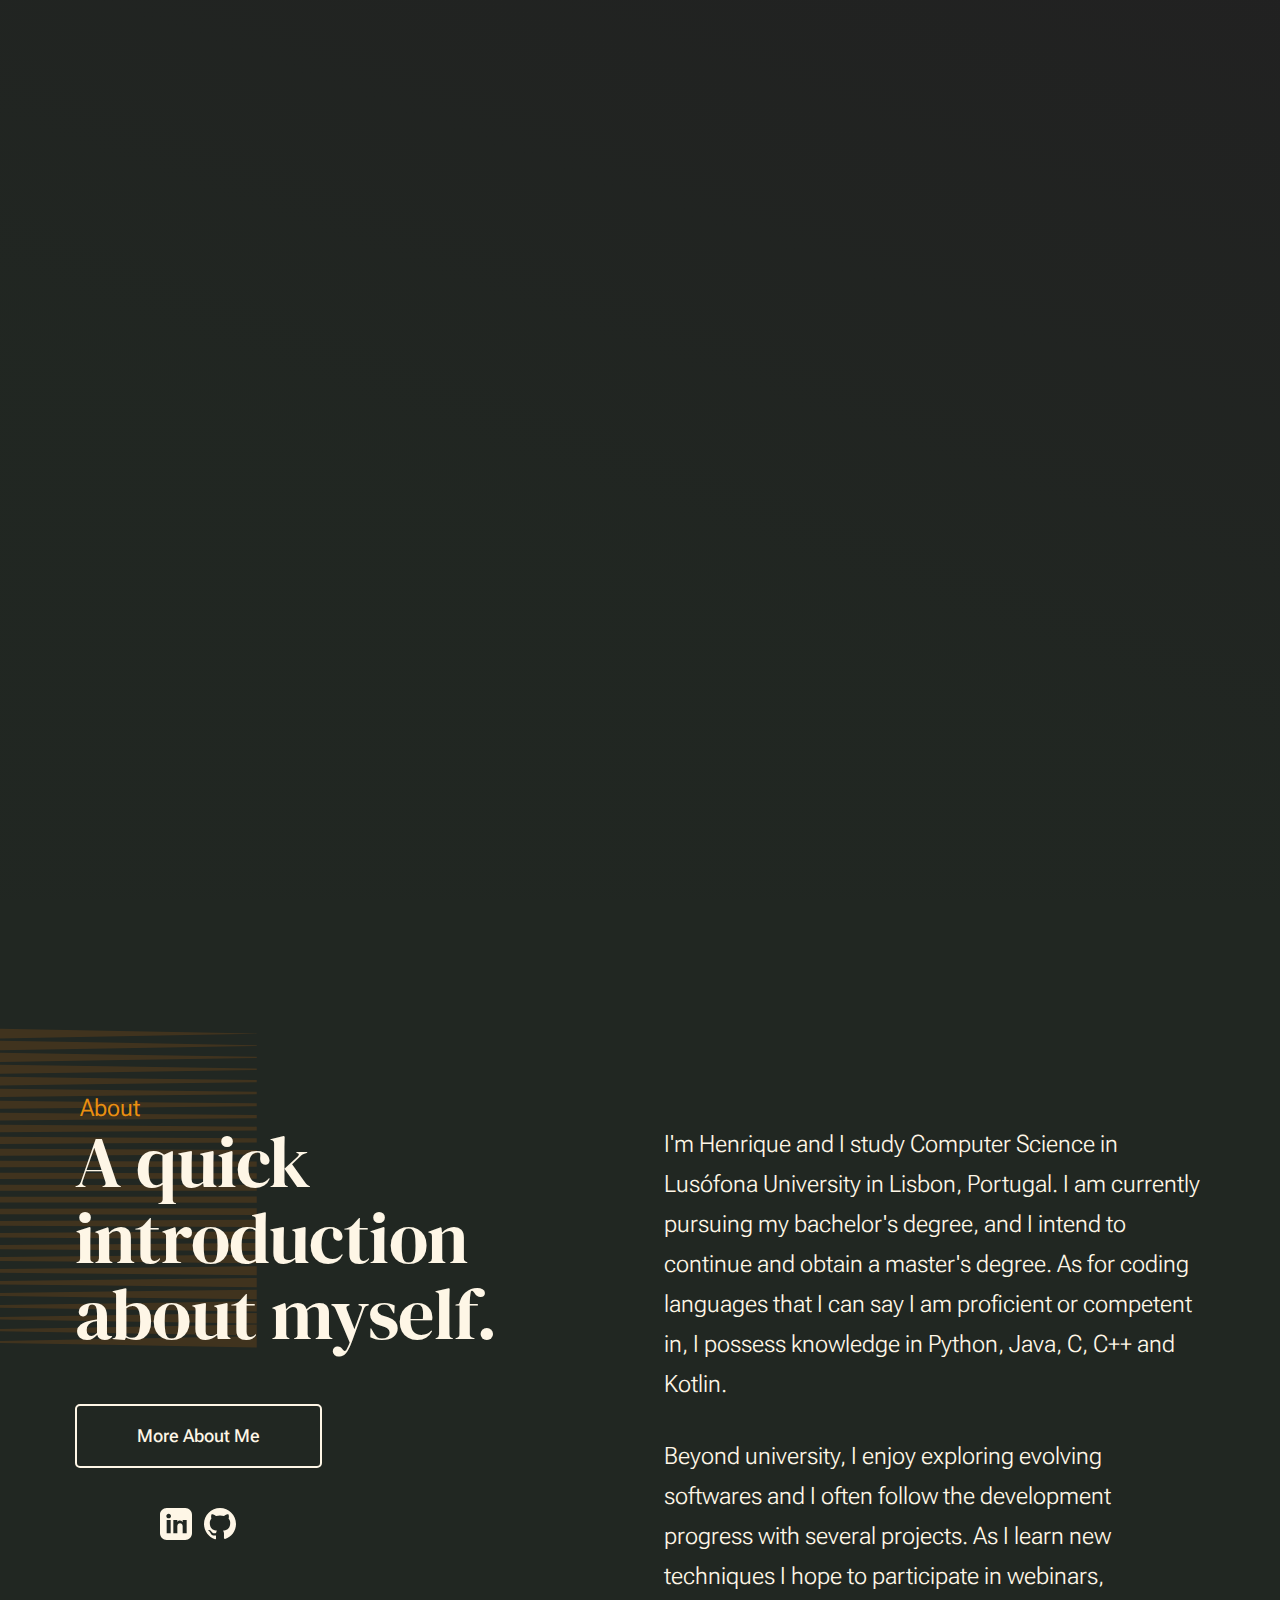
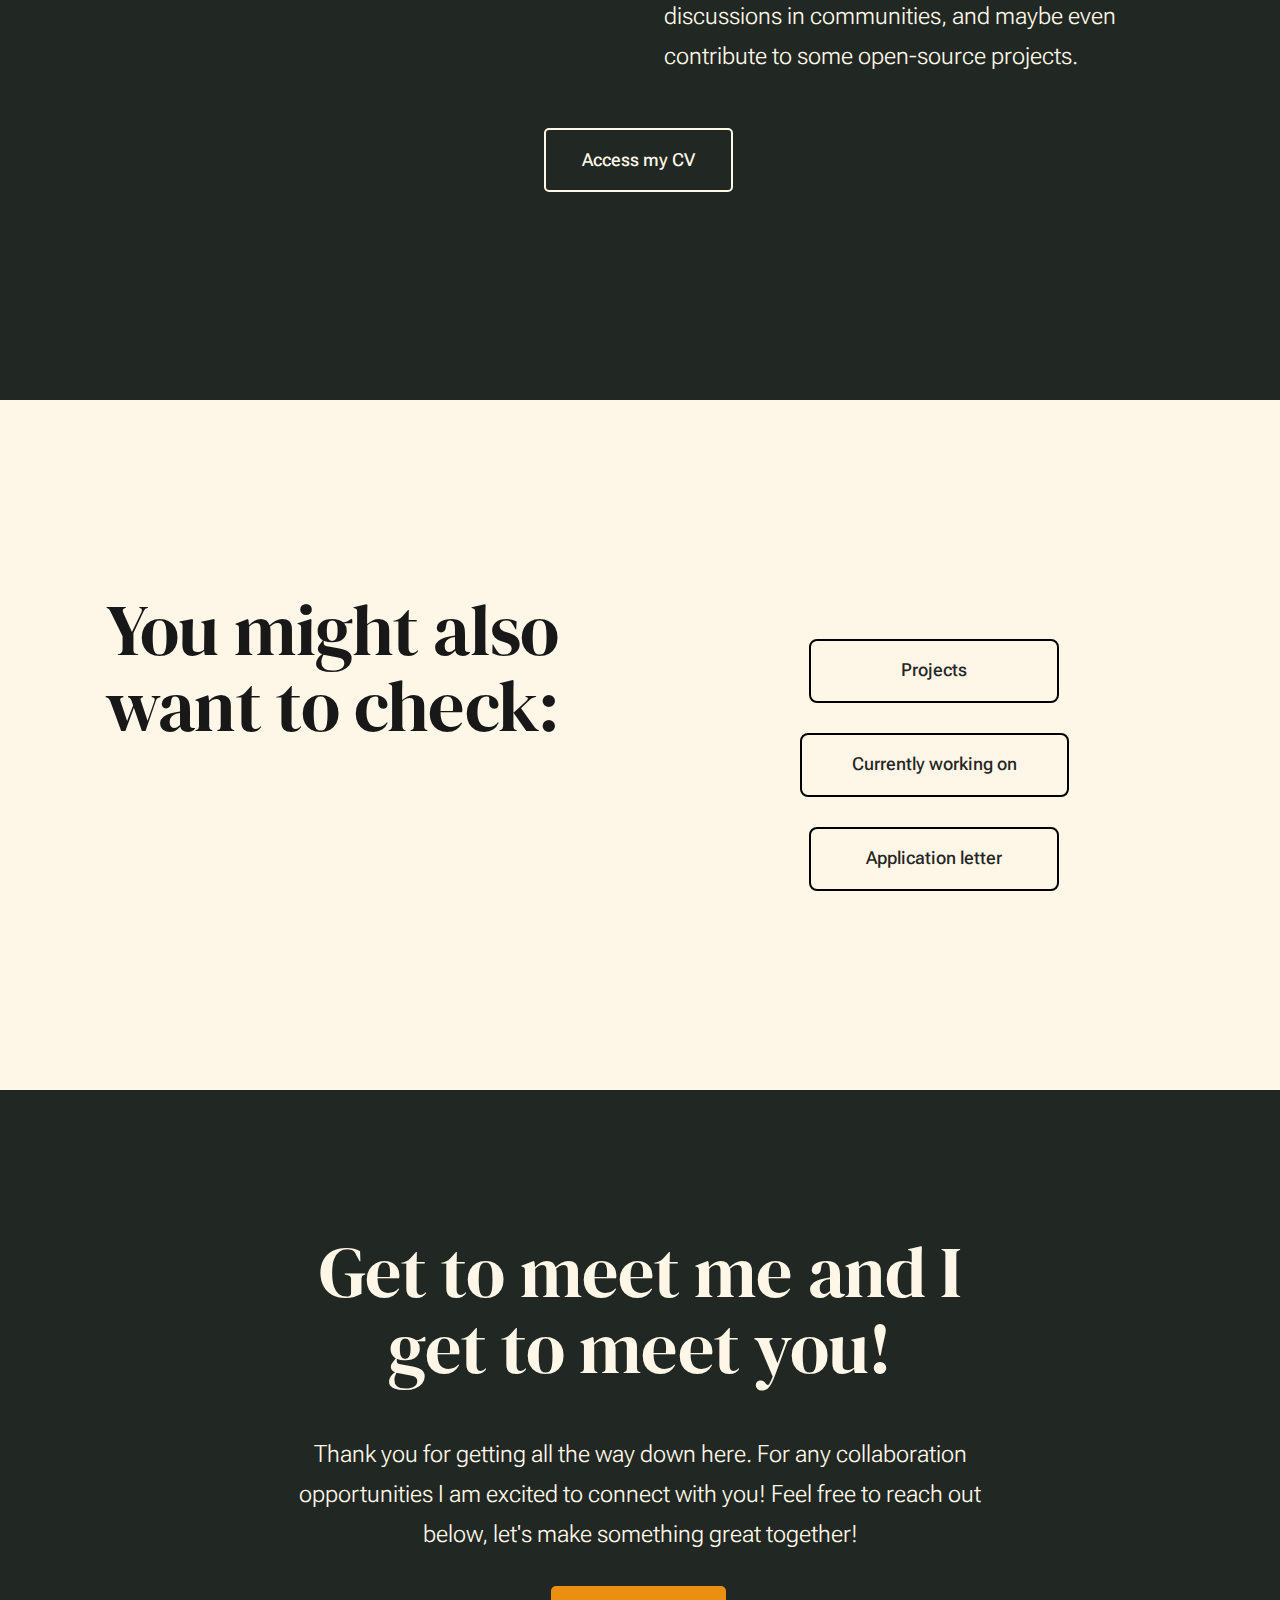
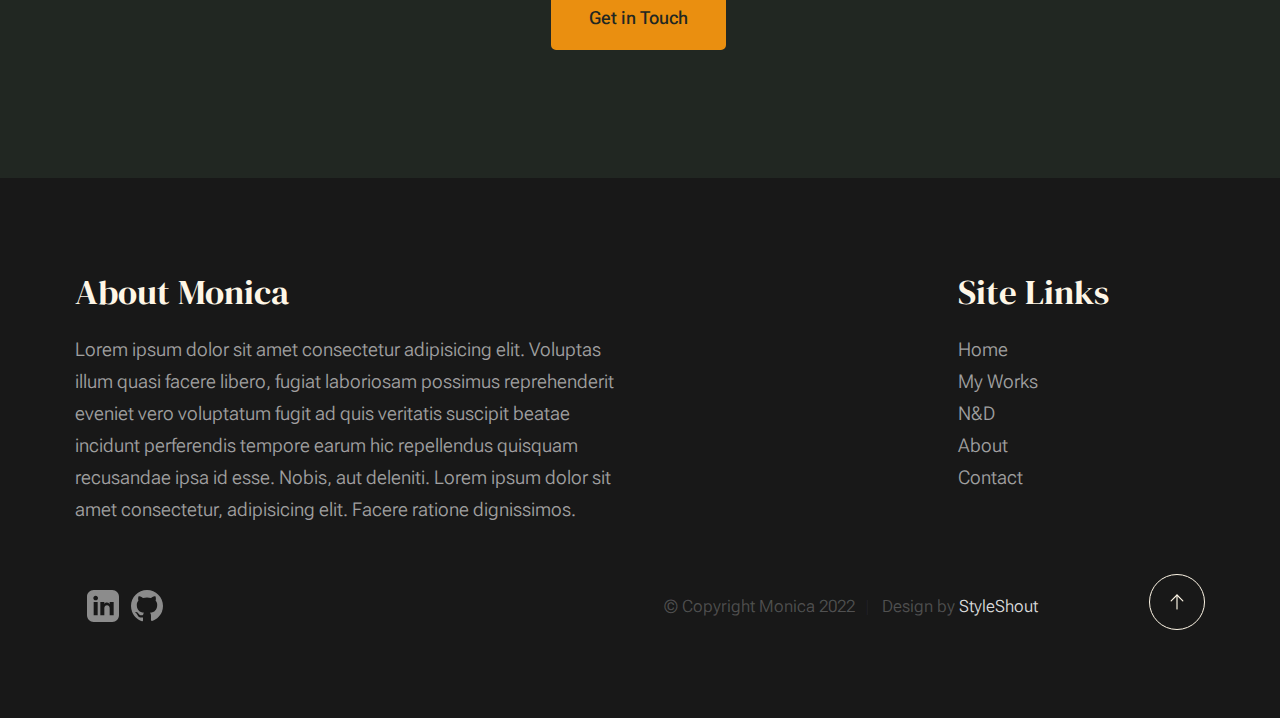
==== commit 71e98f87: "Update index.html" ====
--- a/index.html
+++ b/index.html
@@ -195,8 +195,8 @@
         
             <div class="grid-section-split__primary" style="text-align: center;">
                 <div class="button-container">
-                    <a href="https://example.com/page1" class="btn btn-large">Projects</a>
-                    <a href="https://example.com/page2" class="btn btn-large">Currently working on</a>
+                    <a href="https://henriquemarcalo.github.io/services.html" class="btn btn-large">Projects</a>
+                    <a href="https://henriquemarcalo.github.io/blog.html" class="btn btn-large">Currently working on</a>
                     <a href="https://example.com/page3" class="btn btn-large">Application letter</a>
                 </div>
             </div> <!-- end grid-section-split__primary -->
@@ -216,7 +216,7 @@
         margin: 15px 0; /* Increased space between buttons */
         padding: 20px 50px; /* Larger padding for bigger buttons */
         background-color: transparent;
-        color: white;
+        color: 2px solid black;
         border: 2px solid black;
         border-radius: 8px;
         cursor: pointer;
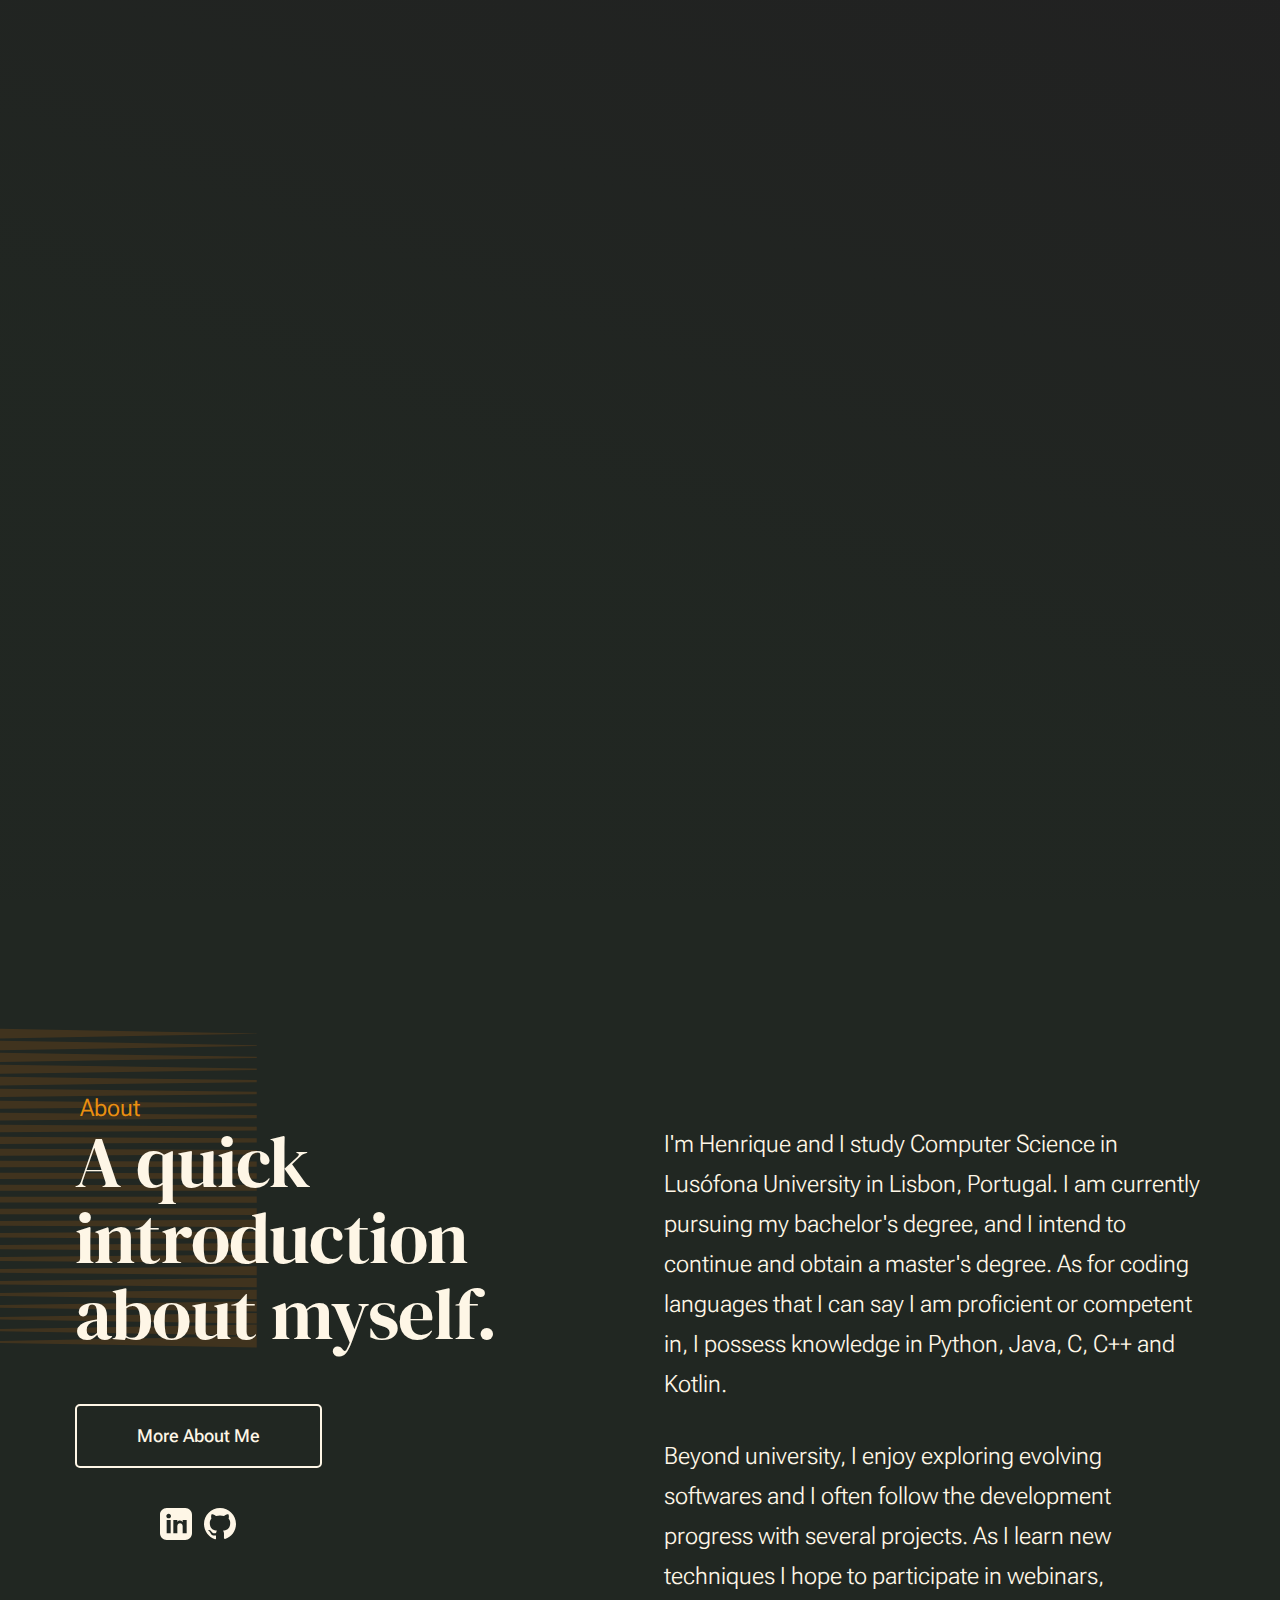
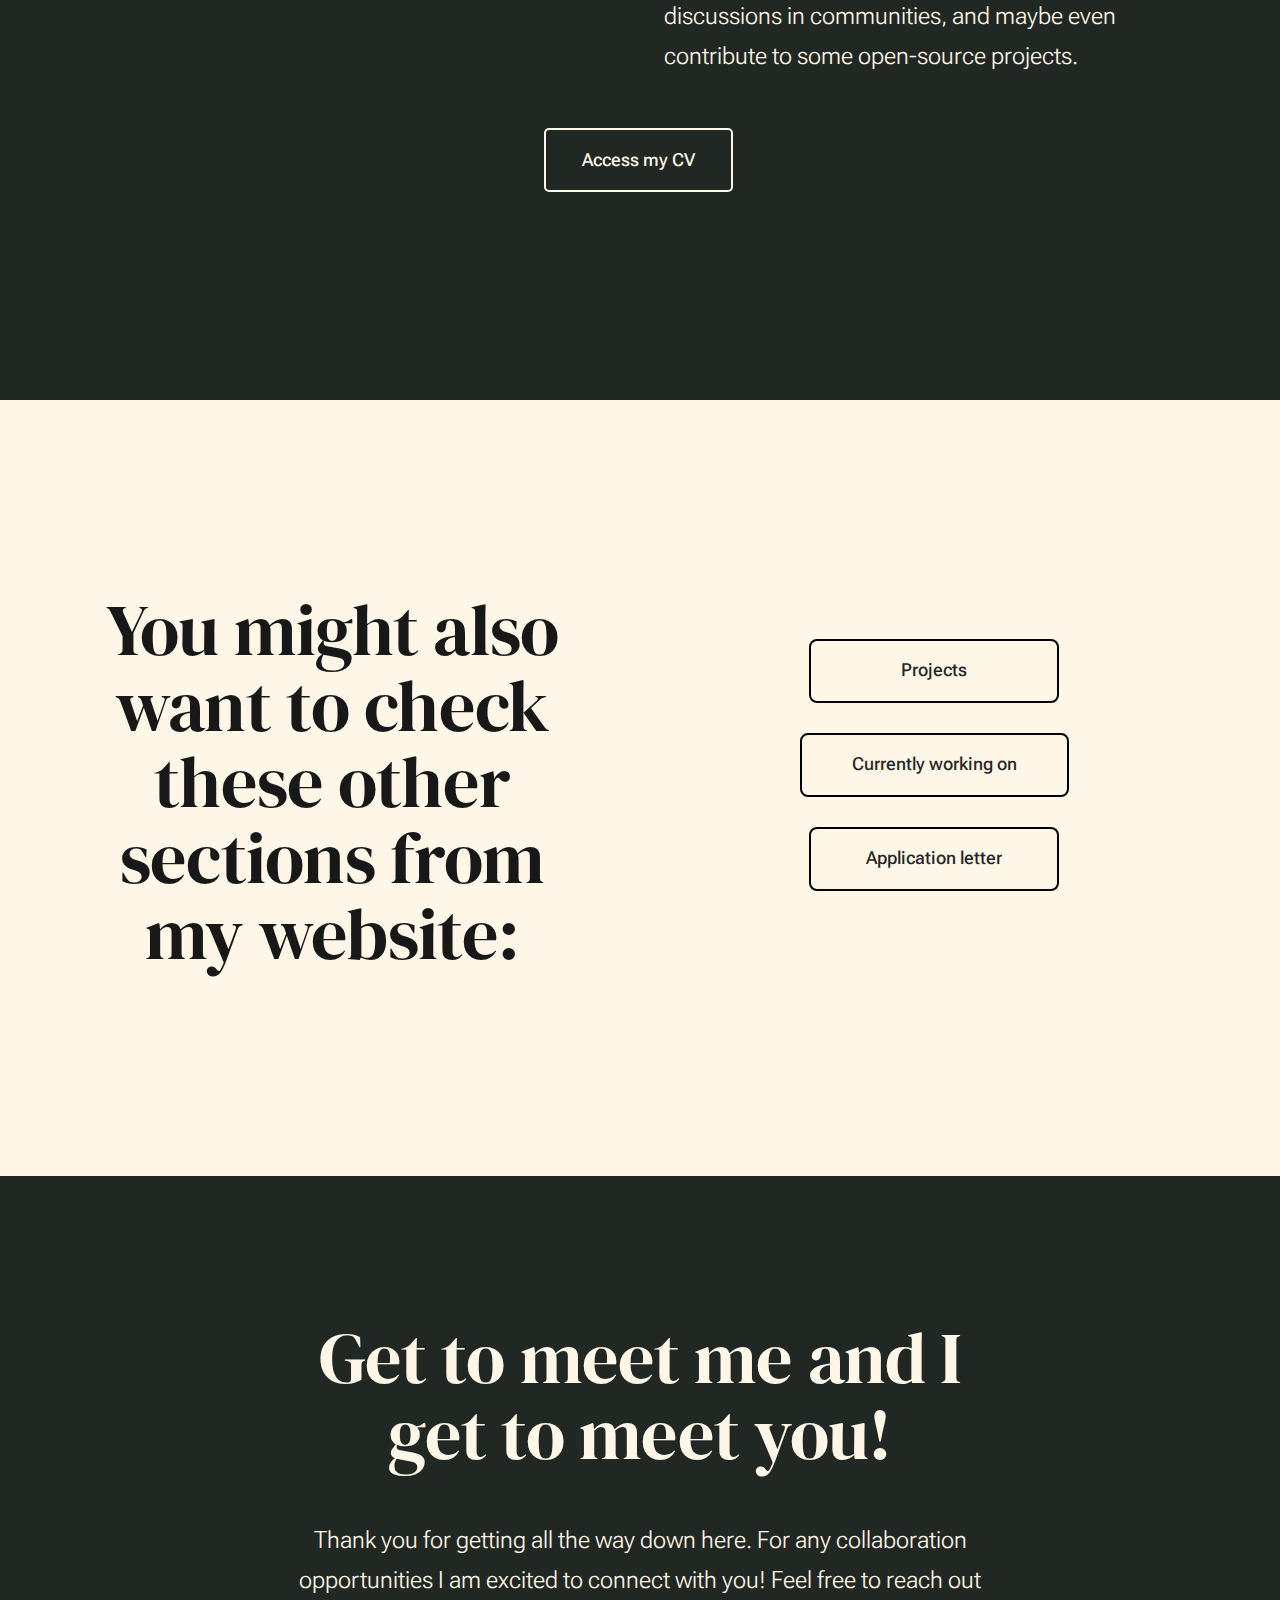
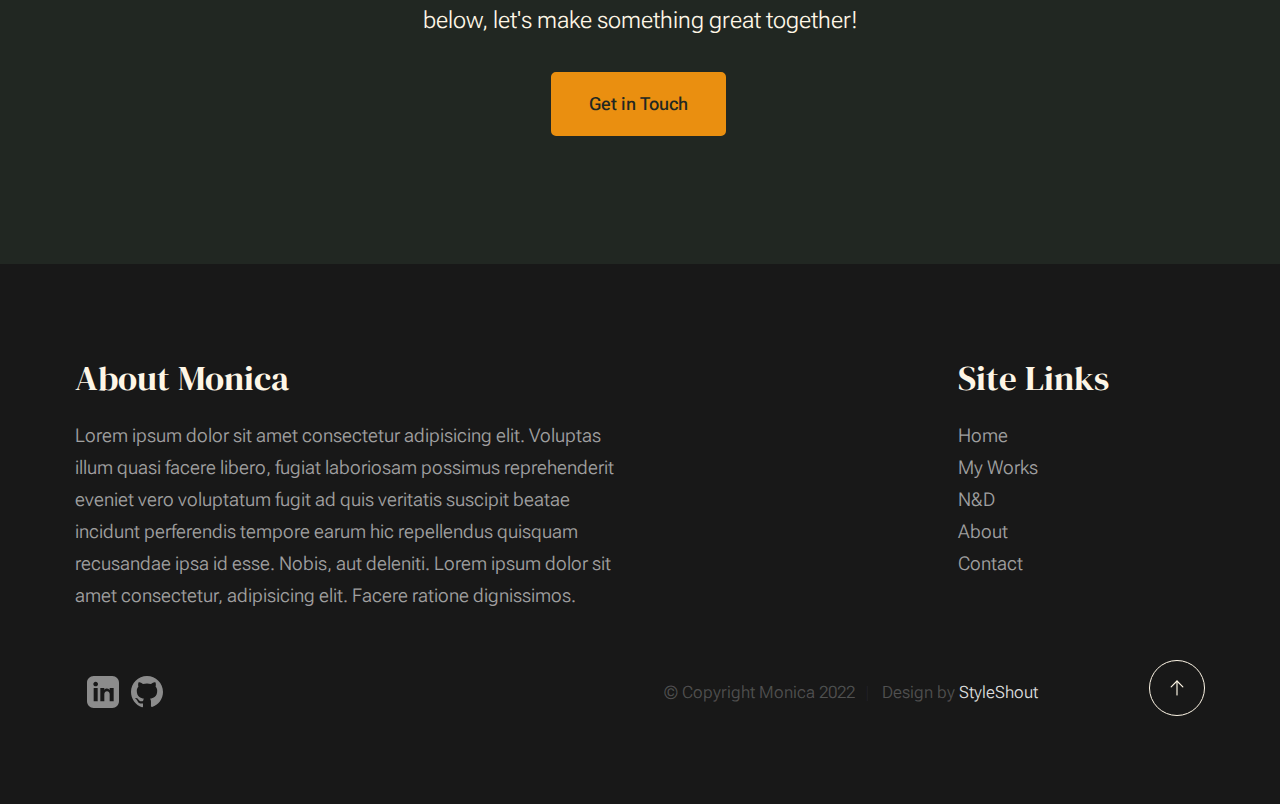
==== commit 7bd57f36: "Update index.html" ====
--- a/index.html
+++ b/index.html
@@ -189,7 +189,7 @@
         
             <div class="section-header grid-section-split__header" style="text-align: center;">                           
                 <h2 class="text-display-title">
-                You might also want to check:
+                You might also want to check these other sections from my website:
                 </h2>       
             </div> <!-- end section-header -->
         
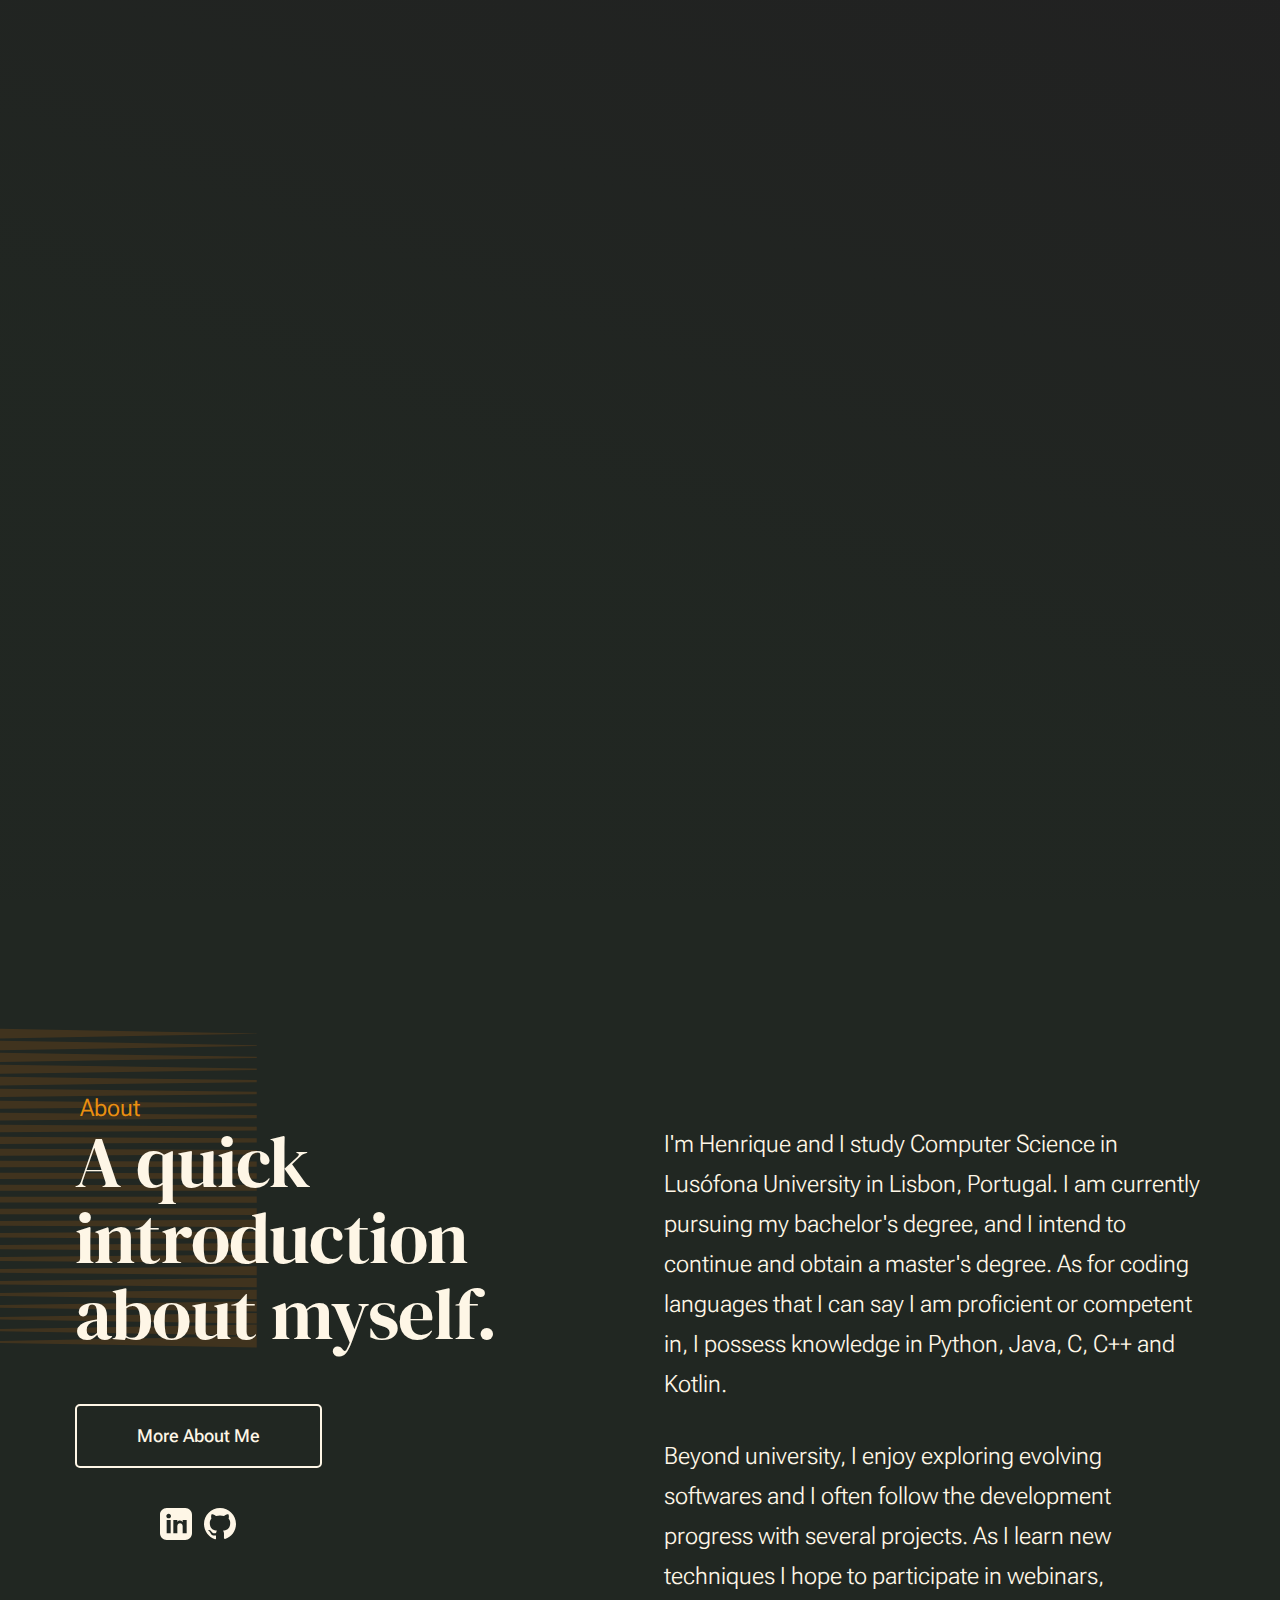
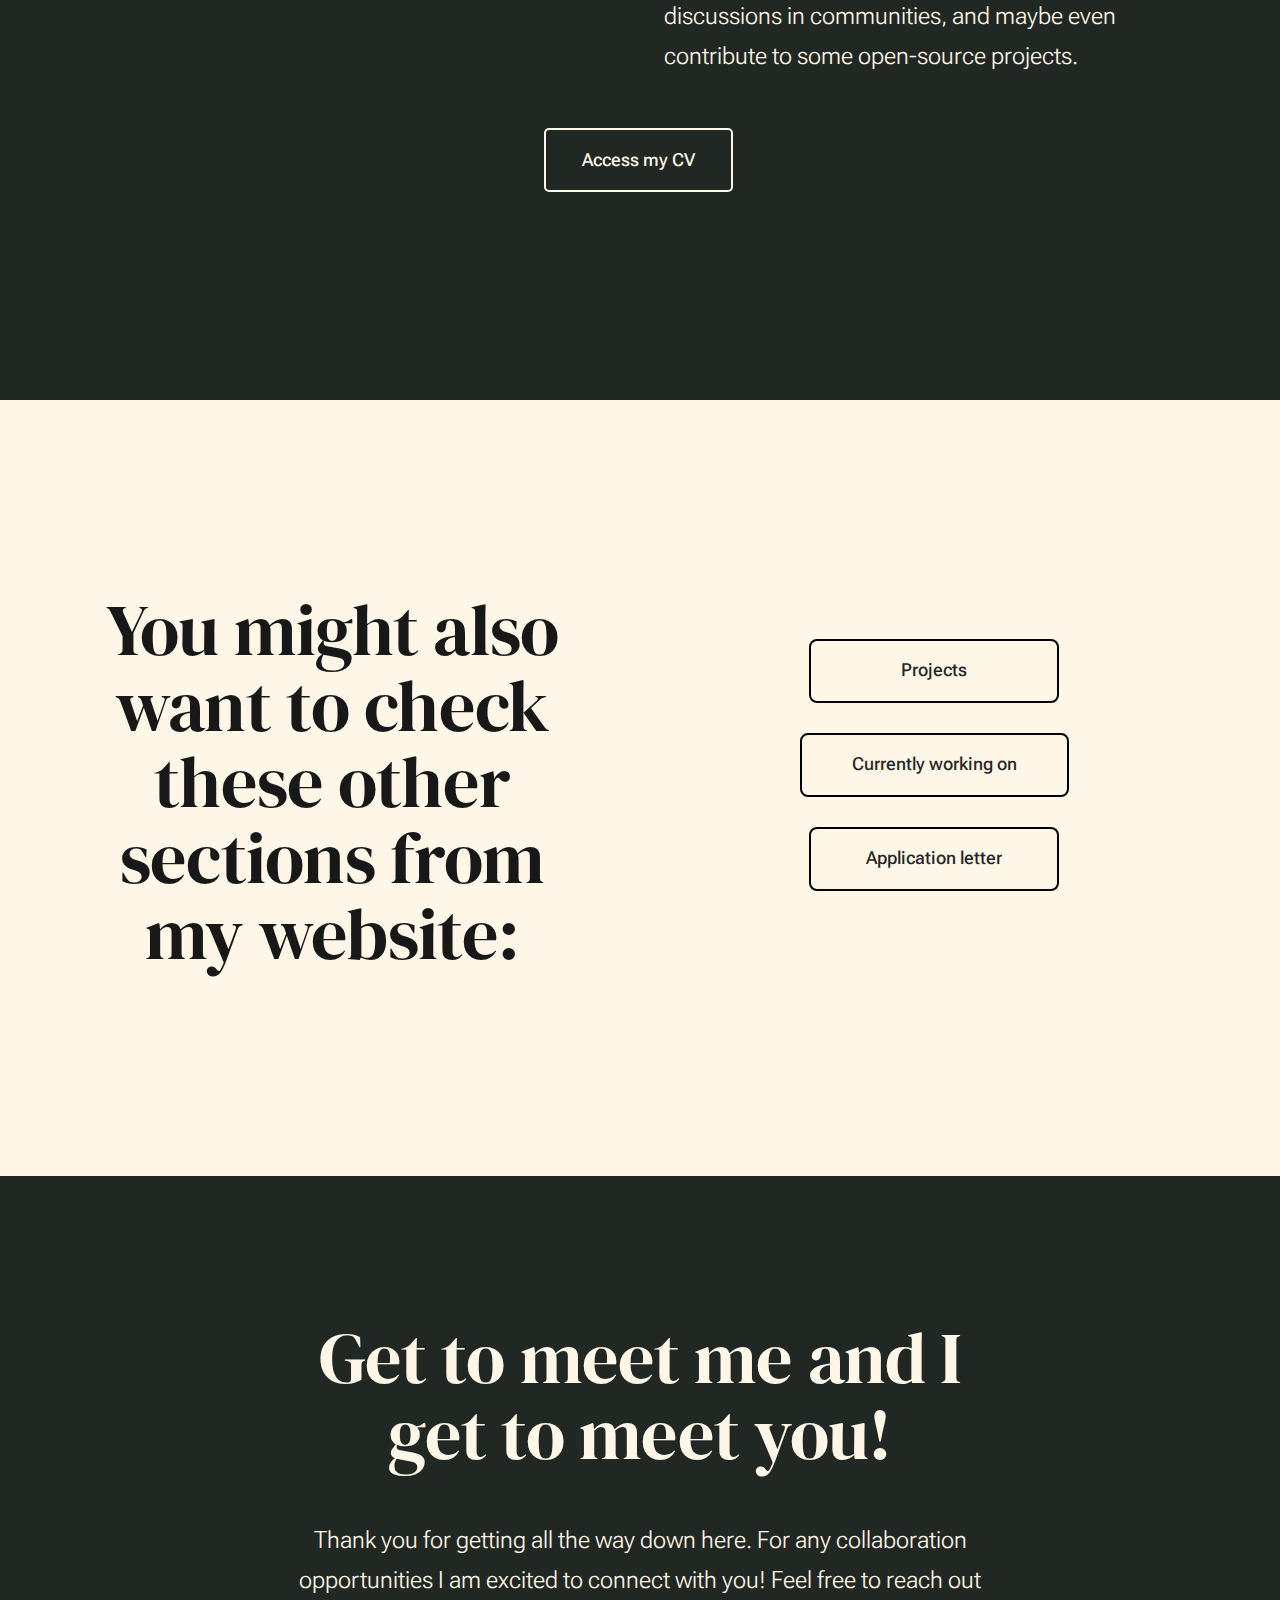
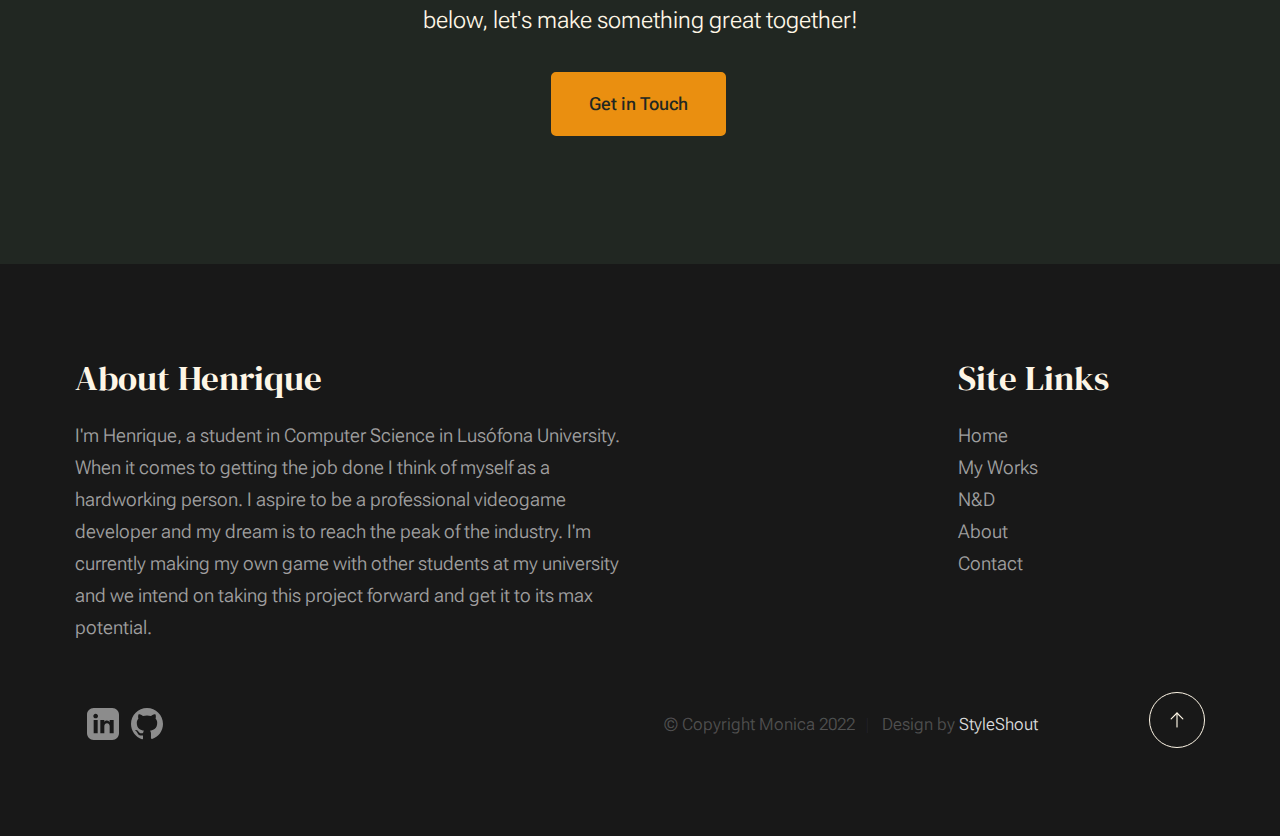
==== commit da1c72d1: "Update index.html" ====
--- a/index.html
+++ b/index.html
@@ -266,12 +266,12 @@
         <footer class="s-footer">
             <div class="row s-footer__content">
                 <div class="column xl-9 lg-9 md-12 s-footer__block s-footer__about">                    
-                    <h3>About Monica</h3>
+                    <h3>About Henrique</h3>
                     <p>
-                    Lorem ipsum dolor sit amet consectetur adipisicing elit. Voluptas illum quasi facere libero, 
-                    fugiat laboriosam possimus reprehenderit eveniet vero voluptatum fugit ad quis veritatis suscipit beatae 
-                    incidunt perferendis tempore earum hic repellendus quisquam recusandae ipsa id esse. Nobis, aut deleniti.
-                    Lorem ipsum dolor sit amet consectetur, adipisicing elit. Facere ratione dignissimos.
+                    I'm Henrique, a student in Computer Science in Lusófona University. When it comes to getting the job           
+                    done I think of myself as a hardworking person. I aspire to be a professional videogame developer
+                    and my dream is to reach the peak of the industry. I'm currently making my own game with other
+                    students at my university and we intend on taking this project forward and get it to its max potential.
                     </p>               
                 </div>                
                 <div class="column xl-3 lg-3 md-6 s-footer__block s-footer__about">
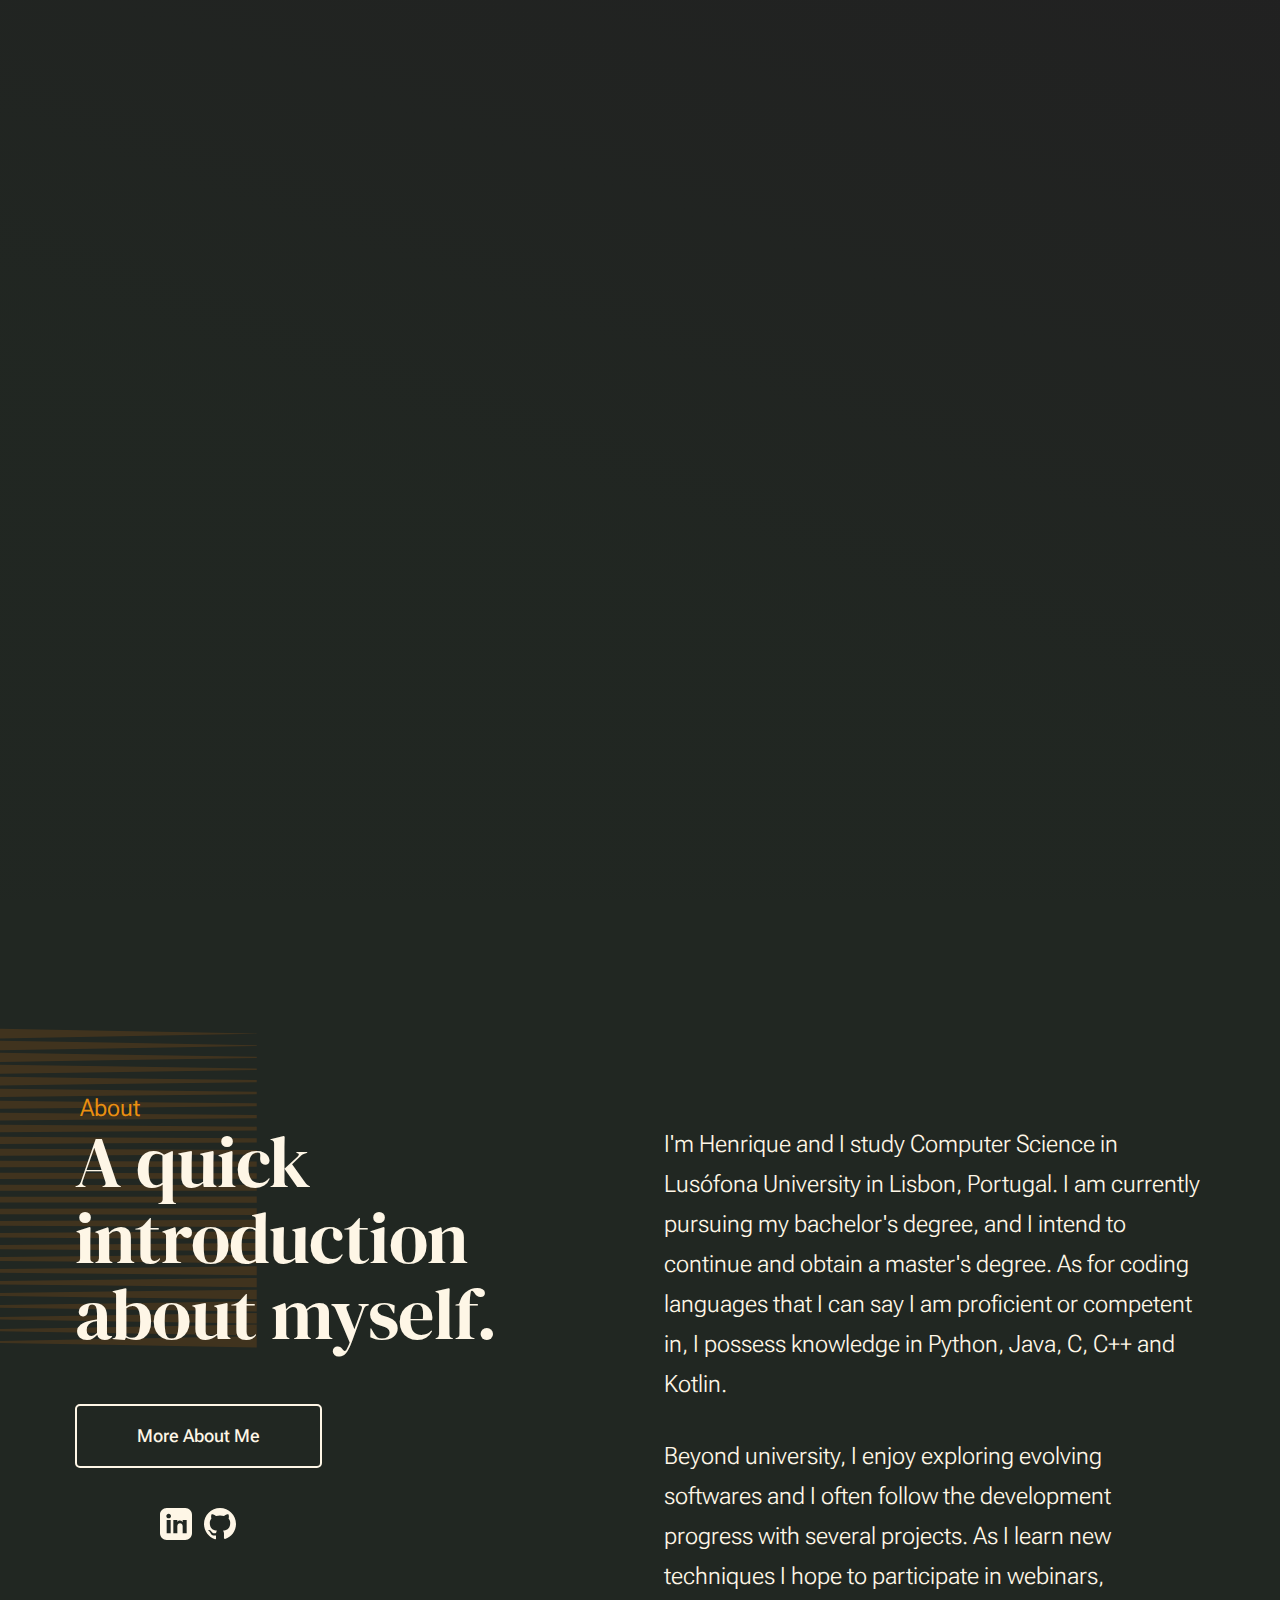
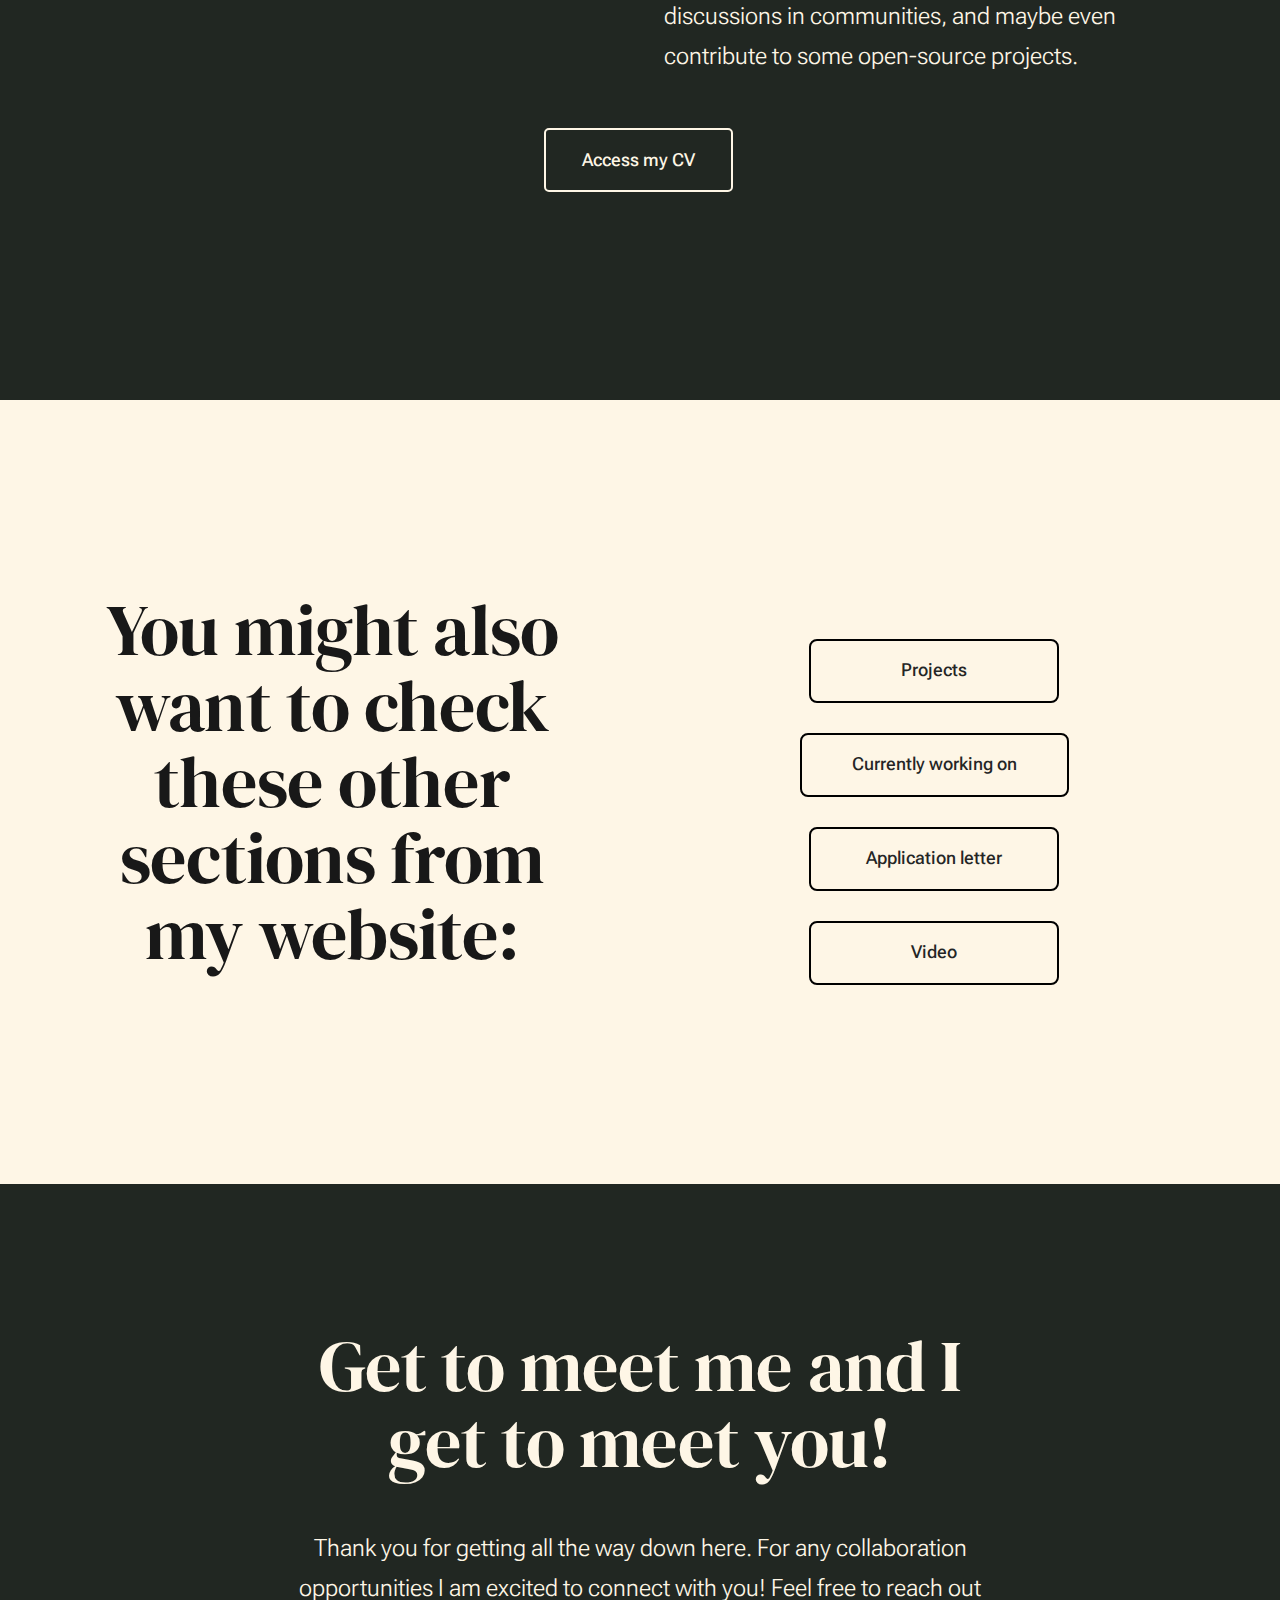
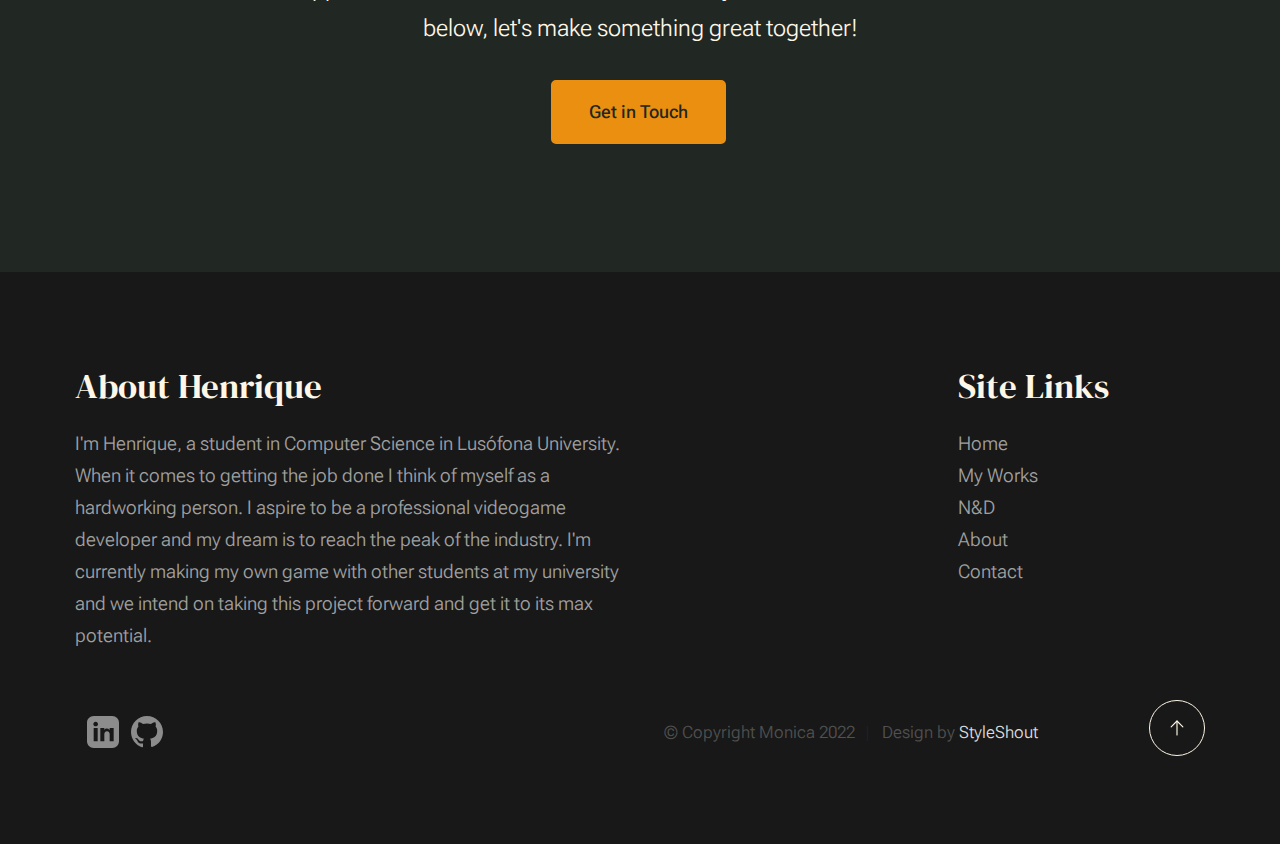
==== commit 65b8aad9: "Update index.html" ====
--- a/index.html
+++ b/index.html
@@ -197,7 +197,8 @@
                 <div class="button-container">
                     <a href="https://henriquemarcalo.github.io/services.html" class="btn btn-large">Projects</a>
                     <a href="https://henriquemarcalo.github.io/blog.html" class="btn btn-large">Currently working on</a>
-                    <a href="https://example.com/page3" class="btn btn-large">Application letter</a>
+                    <a href="https://drive.google.com/file/d/11y2ECsOP66NVYkasJM7ebcCuMURgQbef/view?usp=sharing" class="btn btn-large">Application letter</a>
+                    <a href="https://henriquemarcalo.github.io/services.html" class="btn btn-large">Video</a>
                 </div>
             </div> <!-- end grid-section-split__primary -->
         
